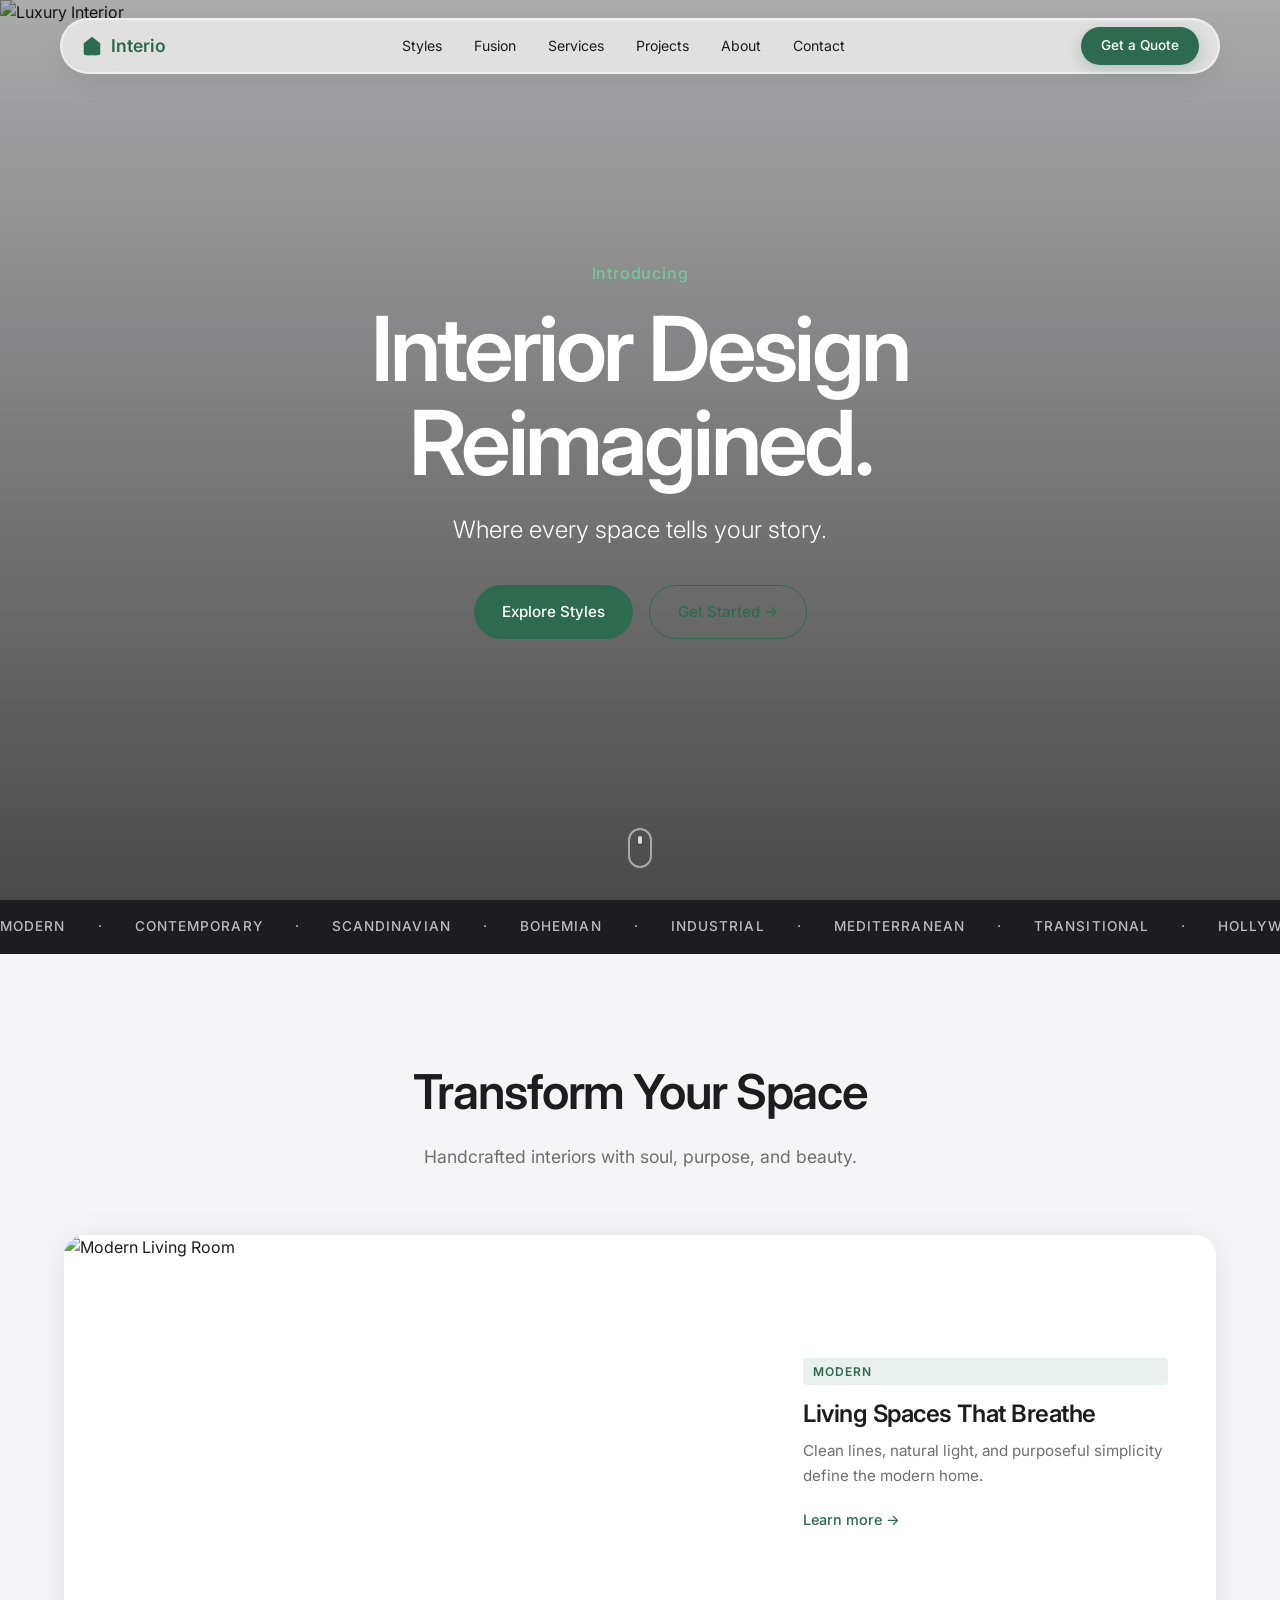
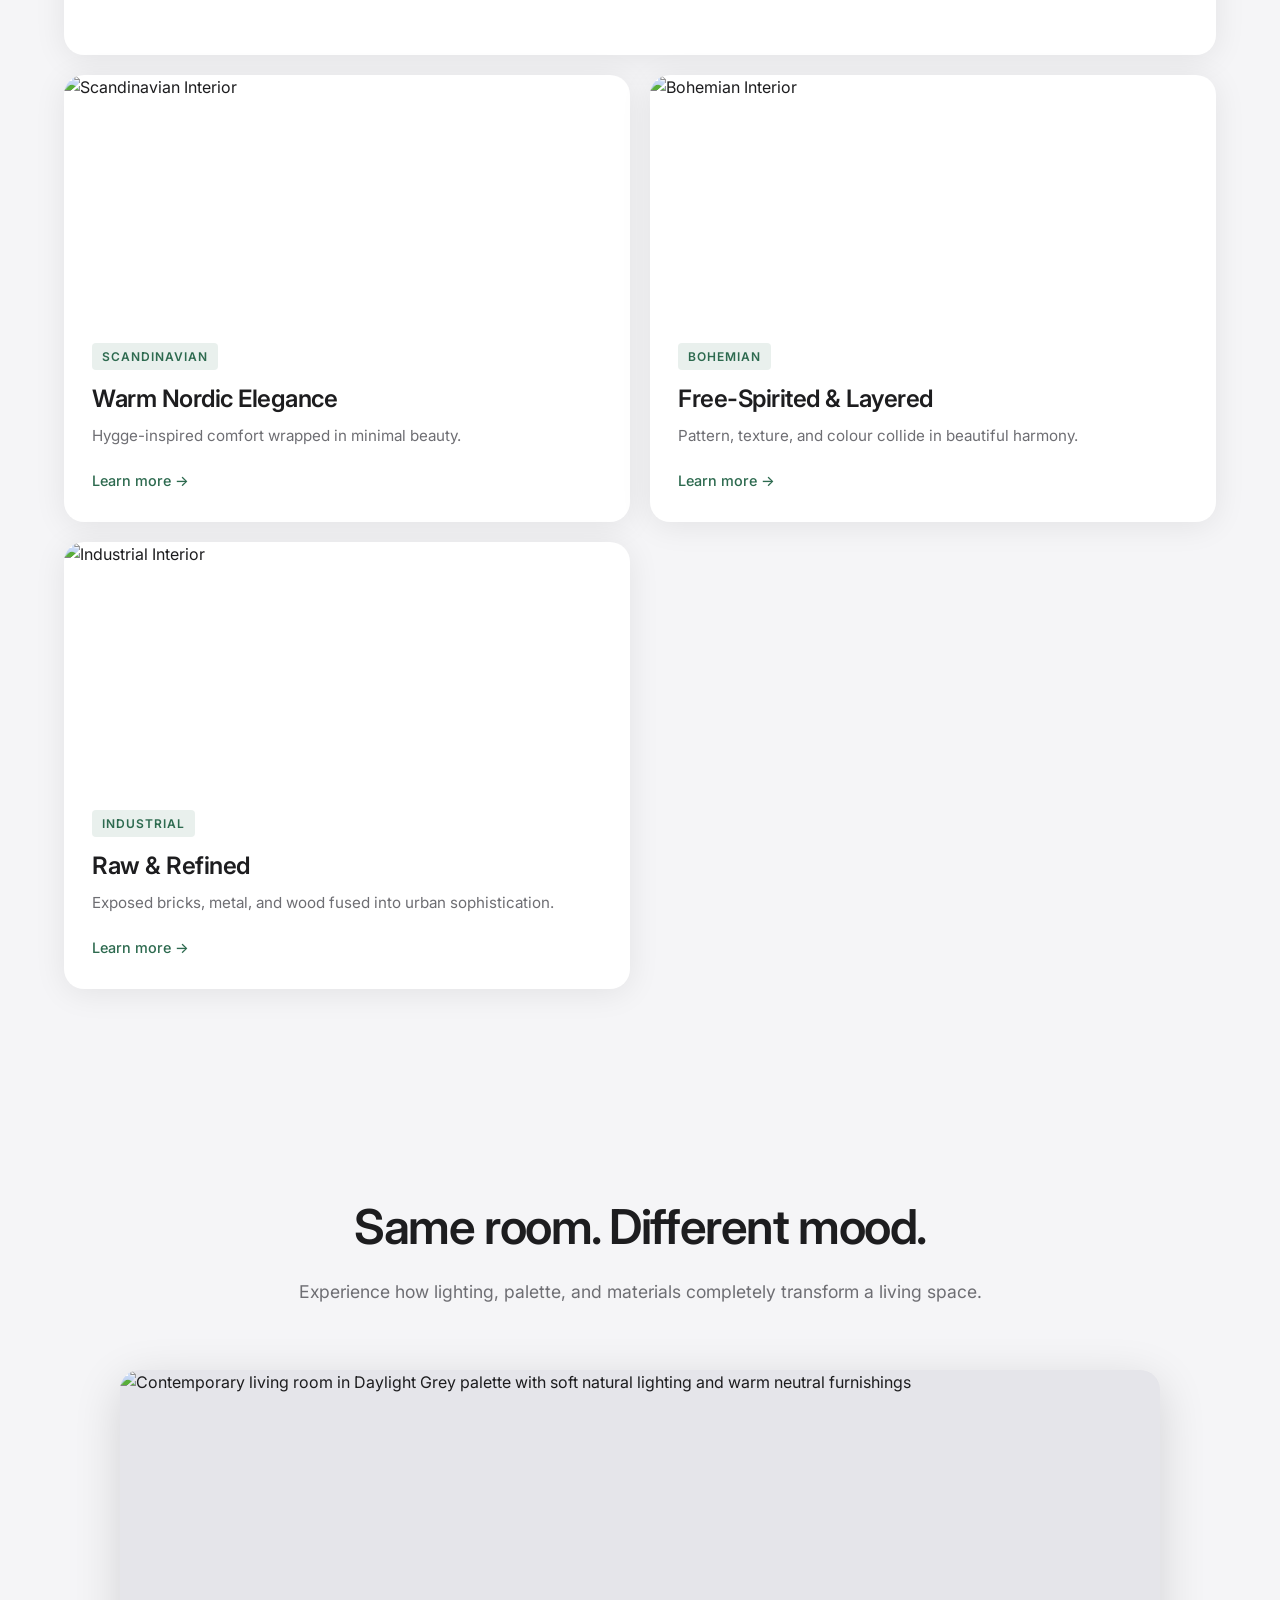
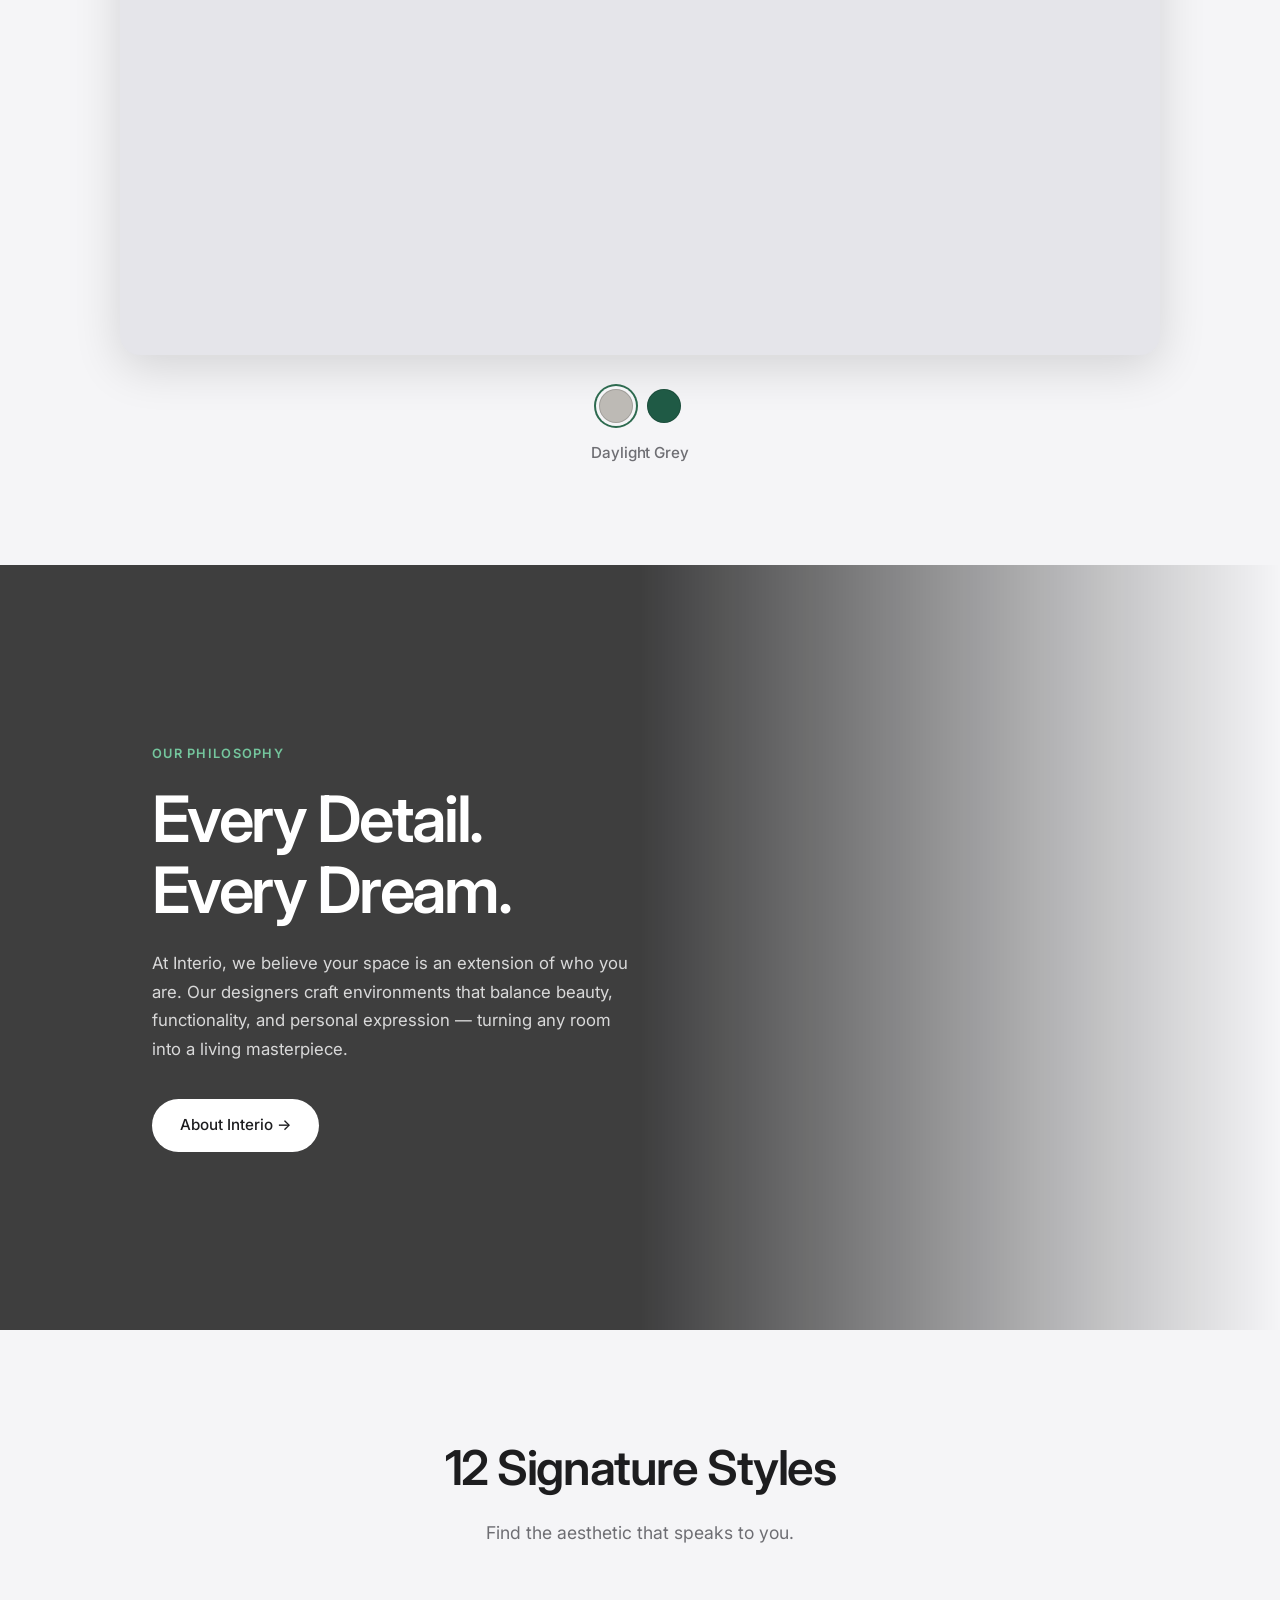
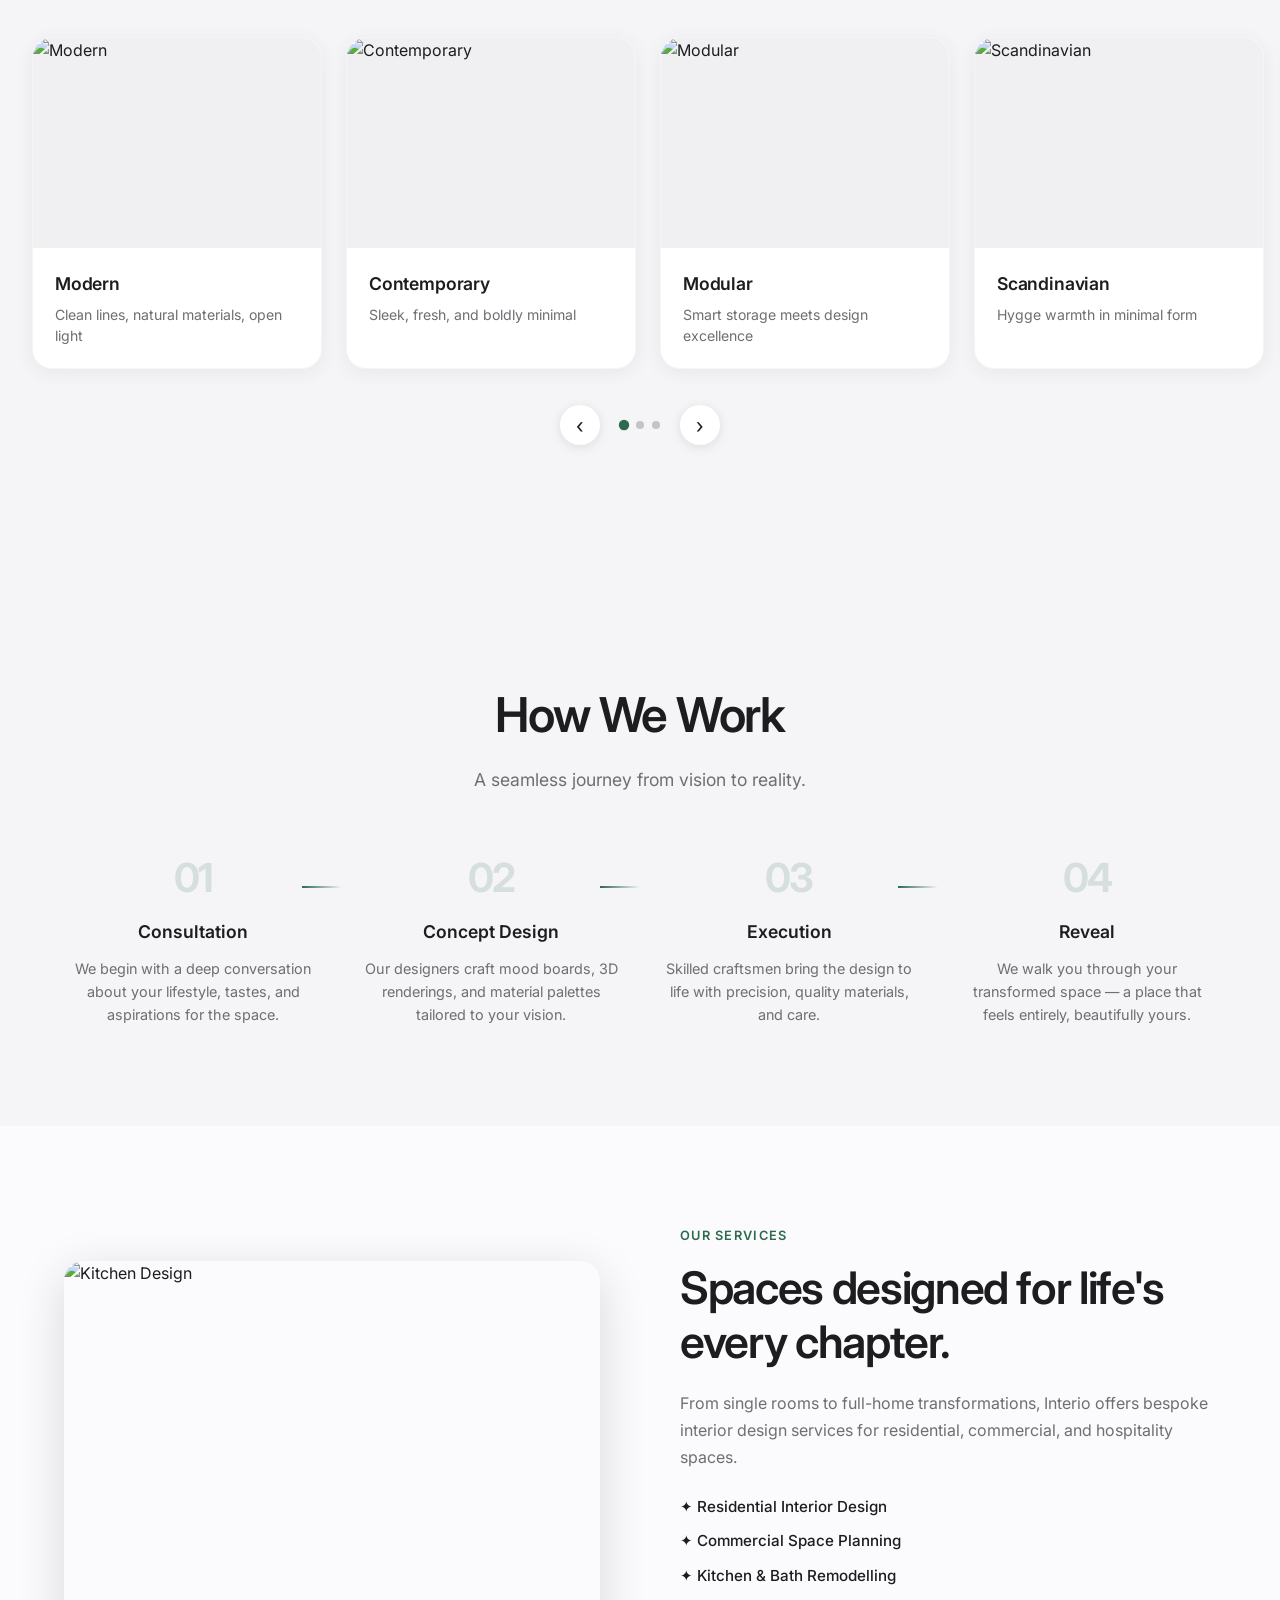
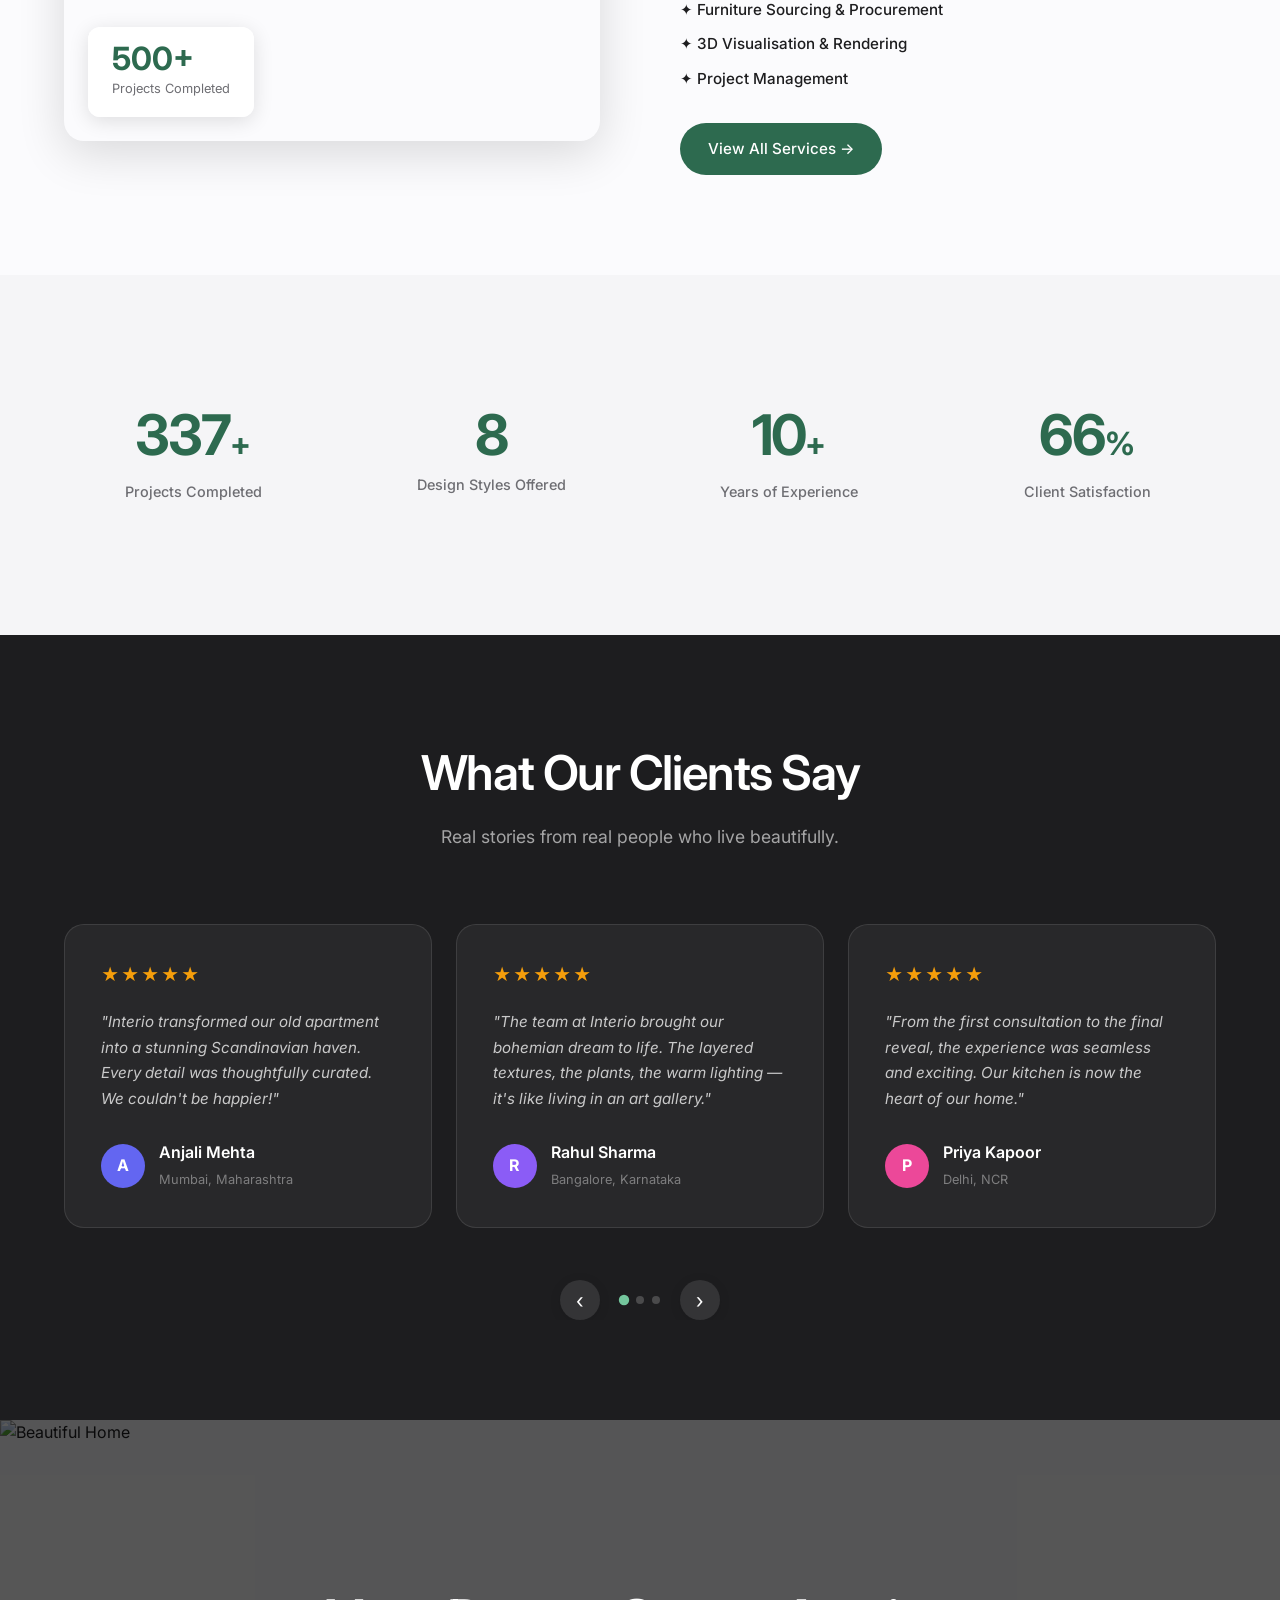
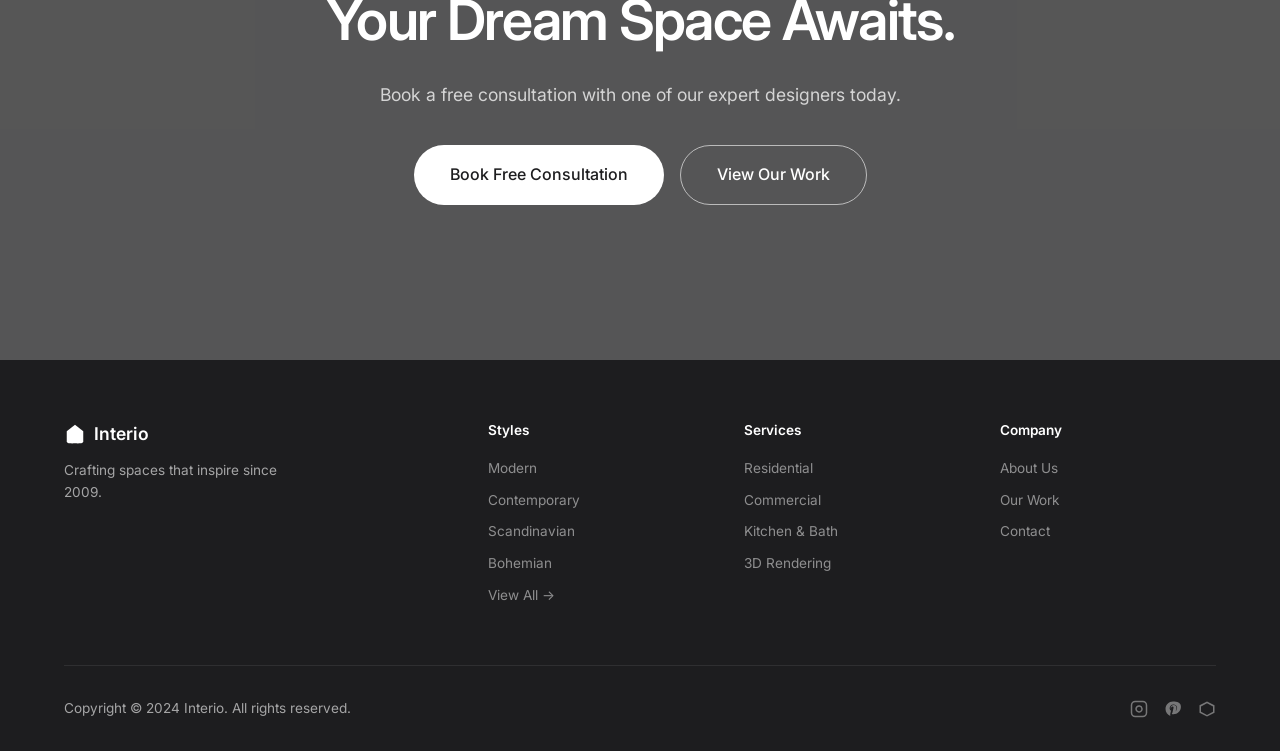
==== index.html @ d73d791d "Add new page" ====
<!DOCTYPE html>
<html lang="en">
<head>
  <meta charset="UTF-8" />
  <meta name="viewport" content="width=device-width, initial-scale=1.0" />
  <title>Interio – Interior Design Reimagined</title>
  <link rel="stylesheet" href="./css/main.css">
  <link rel="preconnect" href="https://fonts.googleapis.com" />
  <link rel="preconnect" href="https://fonts.gstatic.com" crossorigin />
  <link href="https://fonts.googleapis.com/css2?family=Inter:wght@300;400;500;600;700&display=swap" rel="stylesheet" />
</head>
<body>

  <!-- ===== NAVBAR ===== -->
  <nav class="nav" id="mainNav">
    <div class="nav__inner">
      <a href="index.html" class="nav__logo">
        <svg width="22" height="22" viewBox="0 0 24 24" fill="currentColor">
          <path d="M3 9l9-7 9 7v11a2 2 0 01-2 2H5a2 2 0 01-2-2z"/>
          <polyline points="9 22 9 12 15 12 15 22" fill="none" stroke="currentColor" stroke-width="2"/>
        </svg>
        <span>Interio</span>
      </a>
      <ul class="nav__links">
        <li><a href="styles.html">Styles</a></li>
        <li><a href="fusion-styles.html">Fusion</a></li>
        <li><a href="services.html">Services</a></li>
        <li><a href="projects.html">Projects</a></li>
        <li><a href="about.html">About</a></li>
        <li><a href="contact.html">Contact</a></li>
      </ul>
      <div class="nav__actions">
        <a href="contact.html" class="nav__cta">Get a Quote</a>
        <button class="nav__burger" id="navBurger" aria-label="Menu">
          <span></span><span></span><span></span>
        </button>
      </div>
    </div>
    <!-- Mobile menu -->
    <div class="nav__mobile" id="navMobile">
      <ul>
        <li><a href="styles.html">Styles</a></li>
        <li><a href="fusion-styles.html">Fusion Styles</a></li>
        <li><a href="services.html">Services</a></li>
        <li><a href="projects.html">Projects</a></li>
        <li><a href="about.html">About</a></li>
        <li><a href="contact.html">Contact</a></li>
        <li><a href="contact.html" class="mobile-cta">Get a Quote</a></li>
      </ul>
    </div>
  </nav>

  <!-- ===== HERO ===== -->
  <section class="hero">
    <div class="hero__bg">
      <img src="https://images.unsplash.com/photo-1618221195710-dd6b41faaea6?w=1920&q=80" alt="Luxury Interior" class="hero__img" />
      <div class="hero__overlay"></div>
    </div>
    <div class="hero__content">
      <p class="hero__eyebrow reveal-up">Introducing</p>
      <h1 class="hero__title reveal-up delay-1">Interior Design<br/>Reimagined.</h1>
      <p class="hero__subtitle reveal-up delay-2">Where every space tells your story.</p>
      <div class="hero__actions reveal-up delay-3">
        <a href="styles.html" class="btn btn--primary">Explore Styles</a>
        <a href="contact.html" class="btn btn--ghost">Get Started →</a>
      </div>
    </div>
    <div class="hero__scroll-hint">
      <div class="scroll-dot"></div>
    </div>
  </section>

  <!-- ===== MARQUEE STRIP ===== -->
  <div class="marquee-strip">
    <div class="marquee-track">
      <span>Modern</span><span>·</span>
      <span>Contemporary</span><span>·</span>
      <span>Scandinavian</span><span>·</span>
      <span>Bohemian</span><span>·</span>
      <span>Industrial</span><span>·</span>
      <span>Mediterranean</span><span>·</span>
      <span>Transitional</span><span>·</span>
      <span>Hollywood Regency</span><span>·</span>
      <span>Rustic</span><span>·</span>
      <span>Minimalistic</span><span>·</span>
      <span>Farmhouse</span><span>·</span>
      <span>Eclectic</span><span>·</span>
      <span>Modern</span><span>·</span>
      <span>Contemporary</span><span>·</span>
      <span>Scandinavian</span><span>·</span>
      <span>Bohemian</span><span>·</span>
      <span>Industrial</span><span>·</span>
      <span>Mediterranean</span><span>·</span>
    </div>
  </div>

  <!-- ===== FEATURED GRID ===== -->
  <section class="featured section-padding">
    <div class="container">
      <div class="section-header reveal-up">
        <h2>Transform Your Space</h2>
        <p>Handcrafted interiors with soul, purpose, and beauty.</p>
      </div>

      <div class="featured__grid">
        <!-- Card 1 – Large -->
        <div class="featured__card featured__card--large reveal-scale" style="--delay:0s">
          <div class="card__img-wrap">
            <img src="https://images.unsplash.com/photo-1555041469-a586c61ea9bc?w=900&q=80" alt="Modern Living Room" loading="lazy" />
          </div>
          <div class="card__body">
            <span class="card__tag">Modern</span>
            <h3>Living Spaces That Breathe</h3>
            <p>Clean lines, natural light, and purposeful simplicity define the modern home.</p>
            <a href="styles.html#modern" class="card__link">Learn more →</a>
          </div>
        </div>

        <!-- Card 2 -->
        <div class="featured__card reveal-scale" style="--delay:0.1s">
          <div class="card__img-wrap">
            <img src="https://images.unsplash.com/photo-1616486338812-3dadae4b4ace?w=600&q=80" alt="Scandinavian Interior" loading="lazy" />
          </div>
          <div class="card__body">
            <span class="card__tag">Scandinavian</span>
            <h3>Warm Nordic Elegance</h3>
            <p>Hygge-inspired comfort wrapped in minimal beauty.</p>
            <a href="styles.html#scandinavian" class="card__link">Learn more →</a>
          </div>
        </div>

        <!-- Card 3 -->
        <div class="featured__card reveal-scale" style="--delay:0.2s">
          <div class="card__img-wrap">
            <img src="https://images.unsplash.com/photo-1583847268964-b28dc8f51f92?w=600&q=80" alt="Bohemian Interior" loading="lazy" />
          </div>
          <div class="card__body">
            <span class="card__tag">Bohemian</span>
            <h3>Free-Spirited & Layered</h3>
            <p>Pattern, texture, and colour collide in beautiful harmony.</p>
            <a href="styles.html#bohemian" class="card__link">Learn more →</a>
          </div>
        </div>

        <!-- Card 4 -->
        <div class="featured__card reveal-scale" style="--delay:0.3s">
          <div class="card__img-wrap">
            <img src="https://images.unsplash.com/photo-1600585154526-990dced4db0d?w=600&q=80" alt="Industrial Interior" loading="lazy" />
          </div>
          <div class="card__body">
            <span class="card__tag">Industrial</span>
            <h3>Raw & Refined</h3>
            <p>Exposed bricks, metal, and wood fused into urban sophistication.</p>
            <a href="styles.html#industrial" class="card__link">Learn more →</a>
          </div>
        </div>
      </div>
    </div>
  </section>

  <!-- ===== ROOM LOOK SWITCHER ===== -->
  <section class="room-switcher-section section-padding">
    <div class="container">
      <div class="section-header reveal-up">
        <h2>Same room. Different mood.</h2>
        <p>Experience how lighting, palette, and materials completely transform a living space.</p>
      </div>

      <div class="room-switcher reveal-scale">
        <div class="room-stage" id="roomStage"></div>

        <div class="room-controls">
          <div class="room-dots" role="group" aria-label="Room look options" id="roomDots"></div>
          <p class="room-label" id="roomLabel" aria-live="polite"></p>
        </div>
      </div>
    </div>
  </section>

  <!-- ===== FULL-BLEED CINEMATIC SECTION ===== -->
  <section class="cinematic parallax-section">
    <div class="parallax-bg">
      <img src="https://images.unsplash.com/photo-1560448204-603b3fc33ddc?w=1920&q=80" alt="Luxury Interior" loading="lazy" />
    </div>
    <div class="cinematic__content">
      <span class="cinematic__tag reveal-up">Our Philosophy</span>
      <h2 class="cinematic__title reveal-up delay-1">Every Detail.<br/>Every Dream.</h2>
      <p class="cinematic__body reveal-up delay-2">At Interio, we believe your space is an extension of who you are. Our designers craft environments that balance beauty, functionality, and personal expression — turning any room into a living masterpiece.</p>
      <a href="about.html" class="btn btn--white reveal-up delay-3">About Interio →</a>
    </div>
  </section>

  <!-- ===== STYLES CAROUSEL ===== -->
  <section class="styles-section section-padding">
    <div class="container">
      <div class="section-header reveal-up">
        <h2>12 Signature Styles</h2>
        <p>Find the aesthetic that speaks to you.</p>
      </div>
    </div>
    <div class="carousel-wrap">
      <div class="carousel" id="stylesCarousel">
        <div class="carousel__track" id="stylesTrack">

          <div class="style-card">
            <div class="style-card__img">
              <img src="https://images.unsplash.com/photo-1618221195710-dd6b41faaea6?w=500&q=80" alt="Modern" loading="lazy" />
            </div>
            <div class="style-card__info">
              <h4>Modern</h4>
              <p>Clean lines, natural materials, open light</p>
            </div>
          </div>

          <div class="style-card">
            <div class="style-card__img">
              <img src="https://images.unsplash.com/photo-1586023492125-27b2c045efd7?w=500&q=80" alt="Contemporary" loading="lazy" />
            </div>
            <div class="style-card__info">
              <h4>Contemporary</h4>
              <p>Sleek, fresh, and boldly minimal</p>
            </div>
          </div>

          <div class="style-card">
            <div class="style-card__img">
              <img src="https://images.unsplash.com/photo-1555041469-a586c61ea9bc?w=500&q=80" alt="Modular" loading="lazy" />
            </div>
            <div class="style-card__info">
              <h4>Modular</h4>
              <p>Smart storage meets design excellence</p>
            </div>
          </div>

          <div class="style-card">
            <div class="style-card__img">
              <img src="https://images.unsplash.com/photo-1616486338812-3dadae4b4ace?w=500&q=80" alt="Scandinavian" loading="lazy" />
            </div>
            <div class="style-card__info">
              <h4>Scandinavian</h4>
              <p>Hygge warmth in minimal form</p>
            </div>
          </div>

          <div class="style-card">
            <div class="style-card__img">
              <img src="https://images.unsplash.com/photo-1513694203232-719a280e022f?w=600&q=80" alt="Farmhouse" loading="lazy" />
            </div>
            <div class="style-card__info">
              <h4>Farmhouse</h4>
              <p>Rustic warmth with practical beauty</p>
            </div>
          </div>

          <div class="style-card">
            <div class="style-card__img">
              <img src="https://images.unsplash.com/photo-1540518614846-7eded433c457?w=600&q=80" alt="Rustic" loading="lazy" />
            </div>
            <div class="style-card__info">
              <h4>Rustic</h4>
              <p>Natural, raw, aged, beautifully casual</p>
            </div>
          </div>

          <div class="style-card">
            <div class="style-card__img">
              <img src="https://images.unsplash.com/photo-1600585154526-990dced4db0d?w=600&q=80" alt="Industrial" loading="lazy" />
            </div>
            <div class="style-card__info">
              <h4>Industrial</h4>
              <p>Urban grit meets refined character</p>
            </div>
          </div>

          <div class="style-card">
            <div class="style-card__img">
              <img src="https://images.unsplash.com/photo-1600121848594-d8644e57abab?w=600&q=80" alt="Mediterranean" loading="lazy" />
            </div>
            <div class="style-card__info">
              <h4>Mediterranean</h4>
              <p>Warm tones, natural materials, romance</p>
            </div>
          </div>

          <div class="style-card">
            <div class="style-card__img">
              <img src="https://images.unsplash.com/photo-1583847268964-b28dc8f51f92?w=600&q=80" alt="Bohemian" loading="lazy" />
            </div>
            <div class="style-card__info">
              <h4>Bohemian</h4>
              <p>Carefree, layered, vibrant freedom</p>
            </div>
          </div>

          <div class="style-card">
            <div class="style-card__img">
              <img src="https://images.unsplash.com/photo-1616046229478-9901c5536a45?w=600&q=80" alt="Hollywood Regency" loading="lazy" />
            </div>
            <div class="style-card__info">
              <h4>Hollywood Regency</h4>
              <p>Glamour, velvet, and golden opulence</p>
            </div>
          </div>

          <div class="style-card">
            <div class="style-card__img">
              <img src="https://images.unsplash.com/photo-1513519245088-0e12902e5a38?w=600&q=80" alt="Eclectic" loading="lazy" />
            </div>
            <div class="style-card__info">
              <h4>Eclectic</h4>
              <p>Bold mix of eras, textures, and culture</p>
            </div>
          </div>

          <div class="style-card">
            <div class="style-card__img">
              <img src="https://images.unsplash.com/photo-1598928506311-c55ded91a20c?w=600&q=80" alt="Minimalistic" loading="lazy" />
            </div>
            <div class="style-card__info">
              <h4>Minimalistic</h4>
              <p>Less is more — form, light, and calm</p>
            </div>
          </div>

        </div>
      </div>
      <div class="carousel__nav">
        <button class="carousel__btn carousel__btn--prev" id="stylesPrev" aria-label="Previous">‹</button>
        <div class="carousel__dots" id="stylesDots"></div>
        <button class="carousel__btn carousel__btn--next" id="stylesNext" aria-label="Next">›</button>
      </div>
    </div>
  </section>

  <!-- ===== SPLIT FEATURE – PROCESS ===== -->
  <section class="process section-padding">
    <div class="container">
      <div class="section-header reveal-up">
        <h2>How We Work</h2>
        <p>A seamless journey from vision to reality.</p>
      </div>
      <div class="process__steps">
        <div class="process__step reveal-up" style="--delay:0s">
          <div class="process__icon">01</div>
          <h3>Consultation</h3>
          <p>We begin with a deep conversation about your lifestyle, tastes, and aspirations for the space.</p>
        </div>
        <div class="process__step reveal-up" style="--delay:0.15s">
          <div class="process__icon">02</div>
          <h3>Concept Design</h3>
          <p>Our designers craft mood boards, 3D renderings, and material palettes tailored to your vision.</p>
        </div>
        <div class="process__step reveal-up" style="--delay:0.3s">
          <div class="process__icon">03</div>
          <h3>Execution</h3>
          <p>Skilled craftsmen bring the design to life with precision, quality materials, and care.</p>
        </div>
        <div class="process__step reveal-up" style="--delay:0.45s">
          <div class="process__icon">04</div>
          <h3>Reveal</h3>
          <p>We walk you through your transformed space — a place that feels entirely, beautifully yours.</p>
        </div>
      </div>
    </div>
  </section>

  <!-- ===== SPLIT FEATURE – SERVICES ===== -->
  <section class="split-feature section-padding bg-light">
    <div class="container">
      <div class="split-feature__inner">
        <div class="split-feature__media reveal-left">
          <div class="media-stack">
            <img src="https://images.unsplash.com/photo-1556909114-f6e7ad7d3136?w=700&q=80" alt="Kitchen Design" loading="lazy" />
            <div class="media-stack__badge">
              <span class="badge-number">500+</span>
              <span class="badge-label">Projects Completed</span>
            </div>
          </div>
        </div>
        <div class="split-feature__text reveal-right">
          <span class="eyebrow">Our Services</span>
          <h2>Spaces designed for life's every chapter.</h2>
          <p>From single rooms to full-home transformations, Interio offers bespoke interior design services for residential, commercial, and hospitality spaces.</p>
          <ul class="feature-list">
            <li>✦ Residential Interior Design</li>
            <li>✦ Commercial Space Planning</li>
            <li>✦ Kitchen & Bath Remodelling</li>
            <li>✦ Furniture Sourcing & Procurement</li>
            <li>✦ 3D Visualisation & Rendering</li>
            <li>✦ Project Management</li>
          </ul>
          <a href="services.html" class="btn btn--primary mt-6">View All Services →</a>
        </div>
      </div>
    </div>
  </section>

  <!-- ===== STATS ===== -->
  <section class="stats section-padding">
    <div class="container">
      <div class="stats__grid">
        <div class="stat reveal-up" style="--delay:0s">
          <span class="stat__num" data-target="500">0</span><span class="stat__sym">+</span>
          <p>Projects Completed</p>
        </div>
        <div class="stat reveal-up" style="--delay:0.1s">
          <span class="stat__num" data-target="12">0</span>
          <p>Design Styles Offered</p>
        </div>
        <div class="stat reveal-up" style="--delay:0.2s">
          <span class="stat__num" data-target="15">0</span><span class="stat__sym">+</span>
          <p>Years of Experience</p>
        </div>
        <div class="stat reveal-up" style="--delay:0.3s">
          <span class="stat__num" data-target="98">0</span><span class="stat__sym">%</span>
          <p>Client Satisfaction</p>
        </div>
      </div>
    </div>
  </section>

  <!-- ===== TESTIMONIALS ===== -->
  <section class="testimonials section-padding bg-dark">
    <div class="container">
      <div class="section-header reveal-up" style="color:#fff">
        <h2>What Our Clients Say</h2>
        <p style="color:rgba(255,255,255,0.6)">Real stories from real people who live beautifully.</p>
      </div>
      <div class="testimonial-carousel" id="testimonialCarousel">
        <div class="testimonial-track" id="testimonialTrack">
          <div class="testimonial-card">
            <div class="stars">★★★★★</div>
            <p>"Interio transformed our old apartment into a stunning Scandinavian haven. Every detail was thoughtfully curated. We couldn't be happier!"</p>
            <div class="testimonial-author">
              <div class="author-avatar" style="background:#6366f1">A</div>
              <div>
                <strong>Anjali Mehta</strong>
                <span>Mumbai, Maharashtra</span>
              </div>
            </div>
          </div>
          <div class="testimonial-card">
            <div class="stars">★★★★★</div>
            <p>"The team at Interio brought our bohemian dream to life. The layered textures, the plants, the warm lighting — it's like living in an art gallery."</p>
            <div class="testimonial-author">
              <div class="author-avatar" style="background:#8b5cf6">R</div>
              <div>
                <strong>Rahul Sharma</strong>
                <span>Bangalore, Karnataka</span>
              </div>
            </div>
          </div>
          <div class="testimonial-card">
            <div class="stars">★★★★★</div>
            <p>"From the first consultation to the final reveal, the experience was seamless and exciting. Our kitchen is now the heart of our home."</p>
            <div class="testimonial-author">
              <div class="author-avatar" style="background:#ec4899">P</div>
              <div>
                <strong>Priya Kapoor</strong>
                <span>Delhi, NCR</span>
              </div>
            </div>
          </div>
          <div class="testimonial-card">
            <div class="stars">★★★★★</div>
            <p>"Industrial style was something I always admired online but couldn't imagine in my own home. Interio made it real — and it's breathtaking."</p>
            <div class="testimonial-author">
              <div class="author-avatar" style="background:#f59e0b">V</div>
              <div>
                <strong>Vikram Nair</strong>
                <span>Pune, Maharashtra</span>
              </div>
            </div>
          </div>
        </div>
        <div class="carousel__nav">
          <button class="carousel__btn carousel__btn--prev dark" id="testimonialPrev" aria-label="Previous">‹</button>
          <div class="carousel__dots dark" id="testimonialDots"></div>
          <button class="carousel__btn carousel__btn--next dark" id="testimonialNext" aria-label="Next">›</button>
        </div>
      </div>
    </div>
  </section>

  <!-- ===== FULL-BLEED CTA ===== -->
  <section class="cta-banner">
    <div class="cta-banner__bg">
      <img src="https://images.unsplash.com/photo-1600607687920-4e2a09cf159d?w=1920&q=80" alt="Beautiful Home" loading="lazy" />
      <div class="cta-banner__overlay"></div>
    </div>
    <div class="cta-banner__content reveal-up">
      <h2>Your Dream Space Awaits.</h2>
      <p>Book a free consultation with one of our expert designers today.</p>
      <div class="cta-banner__actions">
        <a href="contact.html" class="btn btn--white btn--lg">Book Free Consultation</a>
        <a href="projects.html" class="btn btn--outline-white btn--lg">View Our Work</a>
      </div>
    </div>
  </section>

  <!-- ===== FOOTER ===== -->
  <footer class="footer">
    <div class="container">
      <div class="footer__top">
        <div class="footer__brand">
          <a href="index.html" class="footer__logo">
            <svg width="22" height="22" viewBox="0 0 24 24" fill="currentColor">
              <path d="M3 9l9-7 9 7v11a2 2 0 01-2 2H5a2 2 0 01-2-2z"/>
              <polyline points="9 22 9 12 15 12 15 22" fill="none" stroke="currentColor" stroke-width="2"/>
            </svg>
            Interio
          </a>
          <p>Crafting spaces that inspire since 2009.</p>
        </div>
        <div class="footer__links">
          <div class="footer__col">
            <h5>Styles</h5>
            <a href="styles.html#modern">Modern</a>
            <a href="styles.html#contemporary">Contemporary</a>
            <a href="styles.html#scandinavian">Scandinavian</a>
            <a href="styles.html#bohemian">Bohemian</a>
            <a href="styles.html">View All →</a>
          </div>
          <div class="footer__col">
            <h5>Services</h5>
            <a href="services.html">Residential</a>
            <a href="services.html">Commercial</a>
            <a href="services.html">Kitchen & Bath</a>
            <a href="services.html">3D Rendering</a>
          </div>
          <div class="footer__col">
            <h5>Company</h5>
            <a href="about.html">About Us</a>
            <a href="projects.html">Our Work</a>
            <a href="contact.html">Contact</a>
          </div>
        </div>
      </div>
      <div class="footer__bottom">
        <p>Copyright © 2024 Interio. All rights reserved.</p>
        <div class="footer__social">
          <a href="#" aria-label="Instagram">
            <svg width="18" height="18" fill="currentColor" viewBox="0 0 24 24"><rect x="2" y="2" width="20" height="20" rx="5" ry="5" fill="none" stroke="currentColor" stroke-width="2"/><path d="M16 11.37A4 4 0 1112.63 8 4 4 0 0116 11.37z" fill="none" stroke="currentColor" stroke-width="2"/><line x1="17.5" y1="6.5" x2="17.51" y2="6.5" stroke="currentColor" stroke-width="2"/></svg>
          </a>
          <a href="#" aria-label="Pinterest">
            <svg width="18" height="18" fill="currentColor" viewBox="0 0 24 24"><path d="M12 2C6.48 2 2 6.48 2 12c0 4.24 2.65 7.86 6.39 9.29-.09-.78-.17-1.98.04-2.83.19-.77 1.28-5.43 1.28-5.43s-.33-.65-.33-1.62c0-1.52.88-2.65 1.98-2.65.93 0 1.38.7 1.38 1.54 0 .94-.6 2.34-.91 3.64-.26 1.09.54 1.97 1.6 1.97 1.92 0 3.21-2.47 3.21-5.4 0-2.23-1.52-3.79-3.69-3.79-2.52 0-4 1.89-4 3.84 0 .76.29 1.57.65 2.02a.26.26 0 01.06.25c-.07.28-.22.88-.25 1-.03.16-.11.19-.26.11-.97-.45-1.58-1.86-1.58-3 0-2.44 1.78-5.1 5.13-5.1 2.69 0 4.79 1.92 4.79 4.49 0 3-1.68 5.26-3.99 5.26-.78 0-1.51-.41-1.76-.88l-.48 1.8c-.17.66-.64 1.49-.95 2 .71.22 1.47.34 2.25.34 5.52 0 10-4.48 10-10S17.52 2 12 2z"/></svg>
          </a>
          <a href="#" aria-label="Houzz">
            <svg width="18" height="18" fill="currentColor" viewBox="0 0 24 24"><path d="M12 2L2 7v10l10 5 10-5V7L12 2zm0 2.18L20 8.5v7L12 20 4 15.5v-7L12 4.18z"/></svg>
          </a>
        </div>
      </div>
    </div>
  </footer>

  <script src="js/main.js"></script>
</body>
</html>
---- css/main.css ----
/* ============================================================
   INTERIO – Apple-inspired CSS
   ============================================================ */

/* ---- RESET & BASE ----------------------------------------- */
*, *::before, *::after { box-sizing: border-box; margin: 0; padding: 0; }

:root {
  --clr-bg:        #f5f5f7;
  --clr-bg-dark:   #1d1d1f;
  --clr-bg-light:  #fbfbfd;
  --clr-text:      #1d1d1f;
  --clr-text-sec:  #6e6e73;
  --clr-accent:    #2d6a4f;
  --clr-accent2:   #74c69d;
  --clr-white:     #ffffff;
  --clr-border:    rgba(0,0,0,0.08);

  --ff-base: 'Inter', -apple-system, BlinkMacSystemFont, 'Segoe UI', sans-serif;
  --fw-light: 300;
  --fw-regular: 400;
  --fw-medium: 500;
  --fw-semi: 600;
  --fw-bold: 700;

  --nav-h: 52px;
  --radius: 20px;
  --radius-sm: 12px;
  --shadow: 0 4px 32px rgba(0,0,0,0.08);
  --shadow-hover: 0 12px 48px rgba(0,0,0,0.14);
  --transition: 0.4s cubic-bezier(0.25, 0.46, 0.45, 0.94);
}

html {
  scroll-behavior: smooth;
  font-size: 16px;
  overflow-x: hidden;
}

body {
  font-family: var(--ff-base);
  background: var(--clr-bg);
  color: var(--clr-text);
  line-height: 1.6;
  overflow-x: hidden;
  -webkit-font-smoothing: antialiased;
}

img { display: block; width: 100%; height: 100%; object-fit: cover; }
a { text-decoration: none; color: inherit; }
ul { list-style: none; }
button { cursor: pointer; border: none; background: none; font-family: inherit; }

/* ---- UTILITY ---------------------------------------------- */
.container { max-width: 1200px; margin: 0 auto; padding: 0 24px; }
.section-padding { padding: 100px 0; }
.bg-light { background: var(--clr-bg-light); }
.bg-dark  { background: var(--clr-bg-dark); }
.mt-6 { margin-top: 32px; }

.section-header {
  text-align: center;
  margin-bottom: 64px;
}
.section-header h2 {
  font-size: clamp(2rem, 4vw, 3rem);
  font-weight: var(--fw-semi);
  letter-spacing: -0.03em;
  margin-bottom: 12px;
}
.section-header p {
  font-size: 1.1rem;
  color: var(--clr-text-sec);
}

/* ---- BUTTONS ---------------------------------------------- */
.btn {
  display: inline-flex;
  align-items: center;
  gap: 6px;
  padding: 14px 28px;
  border-radius: 980px;
  font-size: 0.95rem;
  font-weight: var(--fw-medium);
  transition: all 0.3s ease;
  white-space: nowrap;
}
.btn--primary {
  background: var(--clr-accent);
  color: #fff;
}
.btn--primary:hover { background: #235a40; transform: scale(1.03); }
.btn--ghost {
  background: transparent;
  color: var(--clr-accent);
  border: 1.5px solid var(--clr-accent);
}
.btn--ghost:hover { background: var(--clr-accent); color: #fff; }
.btn--white {
  background: #fff;
  color: var(--clr-text);
}
.btn--white:hover { background: #e0e0e5; transform: scale(1.03); }
.btn--outline-white {
  background: transparent;
  color: #fff;
  border: 1.5px solid rgba(255,255,255,0.6);
}
.btn--outline-white:hover { background: rgba(255,255,255,0.1); }
.btn--lg { padding: 16px 36px; font-size: 1rem; }

/* ---- NAVBAR (Floating Glassmorphism) ---------------------- */
.nav {
  position: fixed;
  top: 18px;
  left: 50%;
  transform: translateX(-50%);
  width: calc(100% - 48px);
  max-width: 1160px;
  z-index: 1000;
  height: 56px;
  background: rgba(255, 255, 255, 0.65);
  backdrop-filter: saturate(190%) blur(28px);
  -webkit-backdrop-filter: saturate(190%) blur(28px);
  border: 1px solid rgba(255, 255, 255, 0.45);
  border-radius: 980px;
  box-shadow: 0 10px 30px -4px rgba(0, 0, 0, 0.08), 0 0 1px 1px rgba(255, 255, 255, 0.6) inset;
  transition: all 0.35s cubic-bezier(0.16, 1, 0.3, 1);
}
.nav.scrolled {
  top: 12px;
  background: rgba(255, 255, 255, 0.82);
  border-color: rgba(255, 255, 255, 0.7);
  box-shadow: 0 16px 40px -8px rgba(0, 0, 0, 0.12), 0 0 1px 1px rgba(255, 255, 255, 0.9) inset;
}
.nav__inner {
  width: 100%;
  margin: 0 auto;
  padding: 0 20px;
  height: 100%;
  display: flex;
  align-items: center;
  justify-content: space-between;
}
.nav__logo {
  display: flex;
  align-items: center;
  gap: 8px;
  font-weight: var(--fw-semi);
  font-size: 1.1rem;
  color: var(--clr-accent);
  transition: transform 0.2s;
}
.nav__logo:hover {
  transform: scale(1.02);
}
.nav__logo svg { color: var(--clr-accent); }
.nav__links {
  display: flex;
  align-items: center;
  gap: 4px;
}
.nav__links a {
  padding: 7px 14px;
  font-size: 0.88rem;
  color: var(--clr-text);
  border-radius: 980px;
  transition: color 0.2s, background 0.2s;
}
.nav__links a:hover { color: var(--clr-accent); background: rgba(45,106,79,0.08); }
.nav__actions { display: flex; align-items: center; gap: 12px; }
.nav__cta {
  background: var(--clr-accent);
  color: #fff;
  padding: 8px 20px;
  border-radius: 980px;
  font-size: 0.85rem;
  font-weight: var(--fw-medium);
  box-shadow: 0 4px 14px rgba(45, 106, 79, 0.25);
  transition: background 0.25s, transform 0.25s, box-shadow 0.25s;
}
.nav__cta:hover { background: #235a40; transform: scale(1.03); box-shadow: 0 6px 18px rgba(45, 106, 79, 0.35); }
.nav__burger {
  display: none;
  flex-direction: column;
  gap: 5px;
  padding: 6px;
  width: 36px;
}
.nav__burger span {
  display: block;
  width: 100%;
  height: 2px;
  background: var(--clr-text);
  border-radius: 2px;
  transition: transform 0.3s, opacity 0.3s;
}
.nav__mobile {
  display: none;
  position: fixed;
  top: calc(18px + 56px + 10px);
  left: 50%;
  transform: translateX(-50%) translateY(-10px);
  width: calc(100% - 48px);
  max-width: 1160px;
  background: rgba(255, 255, 255, 0.88);
  backdrop-filter: saturate(190%) blur(28px);
  -webkit-backdrop-filter: saturate(190%) blur(28px);
  padding: 20px;
  border-radius: 24px;
  border: 1px solid rgba(255, 255, 255, 0.6);
  box-shadow: 0 20px 45px rgba(0, 0, 0, 0.12);
  opacity: 0;
  pointer-events: none;
  transition: transform 0.35s cubic-bezier(0.16, 1, 0.3, 1), opacity 0.35s ease;
  z-index: 999;
}
.nav__mobile.open {
  transform: translateX(-50%) translateY(0);
  opacity: 1;
  pointer-events: auto;
  display: block;
}
.nav__mobile ul { display: flex; flex-direction: column; gap: 4px; }
.nav__mobile a {
  display: block;
  padding: 12px 18px;
  font-size: 1rem;
  border-radius: 12px;
  transition: background 0.2s;
}
.nav__mobile a:hover { background: rgba(45,106,79,0.07); }
.mobile-cta {
  background: var(--clr-accent);
  color: #fff !important;
  text-align: center;
  margin-top: 8px;
  border-radius: 980px !important;
}

/* ---- HERO ------------------------------------------------- */
.hero {
  position: relative;
  height: 100vh;
  min-height: 700px;
  display: flex;
  align-items: center;
  justify-content: center;
  overflow: hidden;
}
.hero__bg {
  position: absolute;
  inset: 0;
}
.hero__img {
  width: 100%; height: 100%;
  object-fit: cover;
  transform: scale(1.1);
  animation: heroZoom 12s ease-out forwards;
}
@keyframes heroZoom {
  to { transform: scale(1); }
}
.hero__overlay {
  position: absolute;
  inset: 0;
  background: linear-gradient(
    to bottom,
    rgba(0,0,0,0.3) 0%,
    rgba(0,0,0,0.5) 50%,
    rgba(0,0,0,0.7) 100%
  );
}
.hero__content {
  position: relative;
  z-index: 2;
  text-align: center;
  color: #fff;
  padding: 0 24px;
  max-width: 800px;
}
.hero__eyebrow {
  font-size: 1rem;
  font-weight: var(--fw-medium);
  letter-spacing: 0.05em;
  color: var(--clr-accent2);
  margin-bottom: 16px;
}
.hero__title {
  font-size: clamp(3rem, 7vw, 6rem);
  font-weight: var(--fw-semi);
  line-height: 1.05;
  letter-spacing: -0.04em;
  margin-bottom: 20px;
}
.hero__subtitle {
  font-size: clamp(1.1rem, 2.5vw, 1.5rem);
  font-weight: var(--fw-light);
  opacity: 0.85;
  margin-bottom: 36px;
}
.hero__actions { display: flex; gap: 16px; justify-content: center; flex-wrap: wrap; }
.hero__scroll-hint {
  position: absolute;
  bottom: 32px;
  left: 50%;
  transform: translateX(-50%);
  z-index: 2;
}
.scroll-dot {
  width: 24px; height: 40px;
  border: 2px solid rgba(255,255,255,0.5);
  border-radius: 12px;
  position: relative;
}
.scroll-dot::after {
  content: '';
  position: absolute;
  top: 6px; left: 50%;
  transform: translateX(-50%);
  width: 4px; height: 8px;
  background: rgba(255,255,255,0.8);
  border-radius: 2px;
  animation: scrollBounce 2s infinite;
}
@keyframes scrollBounce {
  0%, 100% { top: 6px; opacity: 1; }
  50% { top: 20px; opacity: 0.3; }
}

/* ---- MARQUEE STRIP ---------------------------------------- */
.marquee-strip {
  background: var(--clr-bg-dark);
  color: rgba(255,255,255,0.7);
  padding: 16px 0;
  overflow: hidden;
  font-size: 0.85rem;
  font-weight: var(--fw-medium);
  letter-spacing: 0.08em;
  text-transform: uppercase;
}
.marquee-track {
  display: flex;
  gap: 32px;
  animation: marquee 30s linear infinite;
  white-space: nowrap;
}
.marquee-track span { flex-shrink: 0; }
@keyframes marquee {
  from { transform: translateX(0); }
  to   { transform: translateX(-50%); }
}

/* ---- FEATURED GRID ---------------------------------------- */
.featured__grid {
  display: grid;
  grid-template-columns: repeat(2, 1fr);
  grid-template-rows: auto auto;
  gap: 20px;
}
.featured__card {
  background: var(--clr-white);
  border-radius: var(--radius);
  overflow: hidden;
  box-shadow: var(--shadow);
  transition: transform var(--transition), box-shadow var(--transition);
  cursor: pointer;
}
.featured__card:hover {
  transform: translateY(-6px);
  box-shadow: var(--shadow-hover);
}
.featured__card--large {
  grid-column: 1 / -1;
  display: grid;
  grid-template-columns: 1.5fr 1fr;
}
.featured__card--large .card__img-wrap {
  height: 420px;
}
.featured__card--large .card__body {
  display: flex;
  flex-direction: column;
  justify-content: center;
  padding: 48px;
}
.card__img-wrap {
  height: 240px;
  overflow: hidden;
}
.card__img-wrap img { transition: transform 0.6s ease; }
.featured__card:hover .card__img-wrap img { transform: scale(1.05); }
.card__body { padding: 28px; }
.card__tag {
  font-size: 0.75rem;
  font-weight: var(--fw-semi);
  letter-spacing: 0.08em;
  text-transform: uppercase;
  color: var(--clr-accent);
  background: rgba(45,106,79,0.1);
  padding: 4px 10px;
  border-radius: 4px;
  display: inline-block;
  margin-bottom: 14px;
}
.card__body h3 {
  font-size: 1.5rem;
  font-weight: var(--fw-semi);
  letter-spacing: -0.02em;
  margin-bottom: 10px;
  line-height: 1.25;
}
.card__body p {
  color: var(--clr-text-sec);
  font-size: 0.95rem;
  margin-bottom: 20px;
}
.card__link {
  color: var(--clr-accent);
  font-size: 0.9rem;
  font-weight: var(--fw-medium);
  transition: gap 0.2s;
  display: inline-flex;
  align-items: center;
  gap: 4px;
}
.card__link:hover { gap: 8px; }

/* ---- CINEMATIC / PARALLAX --------------------------------- */
.cinematic {
  position: relative;
  height: 85vh;
  min-height: 600px;
  display: flex;
  align-items: center;
  overflow: hidden;
}
.parallax-bg {
  position: absolute;
  inset: -15%;
  will-change: transform;
}
.parallax-bg img { height: 130%; width: 100%; object-fit: cover; }
.cinematic::before {
  content: '';
  position: absolute;
  inset: 0;
  background: linear-gradient(to right, rgba(0,0,0,0.75) 50%, transparent);
  z-index: 1;
}
.cinematic__content {
  position: relative;
  z-index: 2;
  max-width: 600px;
  margin-left: 10%;
  color: #fff;
  padding: 0 24px;
}
.cinematic__tag {
  font-size: 0.8rem;
  font-weight: var(--fw-semi);
  letter-spacing: 0.1em;
  text-transform: uppercase;
  color: var(--clr-accent2);
  display: block;
  margin-bottom: 20px;
}
.cinematic__title {
  font-size: clamp(2.5rem, 5vw, 4rem);
  font-weight: var(--fw-semi);
  letter-spacing: -0.04em;
  line-height: 1.1;
  margin-bottom: 24px;
}
.cinematic__body {
  font-size: 1.05rem;
  line-height: 1.7;
  color: rgba(255,255,255,0.8);
  margin-bottom: 36px;
  max-width: 480px;
}

/* ---- STYLES CAROUSEL -------------------------------------- */
.styles-section { padding-bottom: 100px; }
.styles-section .section-header { padding: 0 24px; }
.carousel-wrap {
  position: relative;
  overflow: hidden;
  padding: 10px 0 32px;
}
.carousel { overflow: hidden; width: 100%; }
.carousel__track {
  display: flex;
  gap: 24px;
  padding: 16px 32px;
  transition: transform 0.8s cubic-bezier(0.16, 1, 0.3, 1);
  will-change: transform;
  cursor: grab;
  user-select: none;
  -webkit-user-select: none;
}
.carousel__track:active { cursor: grabbing; }

.style-card {
  flex: 0 0 290px;
  background: var(--clr-white);
  border-radius: var(--radius);
  overflow: hidden;
  box-shadow: 0 4px 20px rgba(0,0,0,0.06);
  border: 1px solid rgba(0,0,0,0.04);
  transition: transform 0.4s cubic-bezier(0.16, 1, 0.3, 1), box-shadow 0.4s ease;
}
.style-card:hover {
  transform: translateY(-8px) scale(1.02);
  box-shadow: 0 16px 36px rgba(0,0,0,0.12);
}
.style-card__img {
  height: 210px;
  overflow: hidden;
  background: #f0f0f2;
}
.style-card__img img {
  width: 100%;
  height: 100%;
  object-fit: cover;
  transition: transform 0.7s cubic-bezier(0.16, 1, 0.3, 1);
}
.style-card:hover .style-card__img img { transform: scale(1.07); }
.style-card__info {
  padding: 22px;
}
.style-card__info h4 {
  font-size: 1.1rem;
  font-weight: var(--fw-semi);
  margin-bottom: 6px;
  letter-spacing: -0.01em;
}
.style-card__info p {
  font-size: 0.88rem;
  color: var(--clr-text-sec);
  line-height: 1.5;
}

.carousel__nav {
  display: flex;
  align-items: center;
  justify-content: center;
  gap: 20px;
  margin-top: 20px;
}
.carousel__btn {
  width: 40px; height: 40px;
  border-radius: 50%;
  background: var(--clr-white);
  box-shadow: 0 2px 12px rgba(0,0,0,0.1);
  font-size: 1.3rem;
  display: flex; align-items: center; justify-content: center;
  transition: background 0.2s, transform 0.2s, box-shadow 0.2s;
  color: var(--clr-text);
}
.carousel__btn:hover {
  background: var(--clr-accent);
  color: #fff;
  transform: scale(1.1);
  box-shadow: 0 4px 16px rgba(45,106,79,0.3);
}
.carousel__btn.dark {
  background: rgba(255,255,255,0.1);
  color: #fff;
}
.carousel__btn.dark:hover { background: var(--clr-accent); }
.carousel__dots {
  display: flex;
  gap: 8px;
  align-items: center;
}
.carousel__dot {
  width: 8px; height: 8px;
  border-radius: 50%;
  background: rgba(0,0,0,0.2);
  transition: background 0.3s, transform 0.3s;
  cursor: pointer;
}
.carousel__dot.active {
  background: var(--clr-accent);
  transform: scale(1.3);
}
.carousel__dots.dark .carousel__dot { background: rgba(255,255,255,0.2); }
.carousel__dots.dark .carousel__dot.active { background: var(--clr-accent2); }

/* ---- PROCESS --------------------------------------------- */
.process__steps {
  display: grid;
  grid-template-columns: repeat(4, 1fr);
  gap: 40px;
}
.process__step {
  text-align: center;
  position: relative;
}
.process__step:not(:last-child)::after {
  content: '';
  position: absolute;
  top: 28px;
  right: -20px;
  width: 40px;
  height: 2px;
  background: linear-gradient(to right, var(--clr-accent), transparent);
}
.process__icon {
  font-size: 2.5rem;
  font-weight: var(--fw-bold);
  color: var(--clr-accent);
  opacity: 0.15;
  margin-bottom: 20px;
  line-height: 1;
  letter-spacing: -0.04em;
}
.process__step h3 {
  font-size: 1.1rem;
  font-weight: var(--fw-semi);
  margin-bottom: 10px;
}
.process__step p {
  font-size: 0.9rem;
  color: var(--clr-text-sec);
  line-height: 1.6;
}

/* ---- SPLIT FEATURE --------------------------------------- */
.split-feature__inner {
  display: grid;
  grid-template-columns: 1fr 1fr;
  gap: 80px;
  align-items: center;
}
.media-stack {
  position: relative;
  border-radius: var(--radius);
  overflow: hidden;
  height: 480px;
  box-shadow: var(--shadow-hover);
}
.media-stack img { height: 100%; object-fit: cover; }
.media-stack__badge {
  position: absolute;
  bottom: 24px; left: 24px;
  background: rgba(255,255,255,0.95);
  backdrop-filter: blur(10px);
  padding: 16px 24px;
  border-radius: var(--radius-sm);
  box-shadow: 0 4px 20px rgba(0,0,0,0.12);
}
.badge-number {
  display: block;
  font-size: 2rem;
  font-weight: var(--fw-bold);
  color: var(--clr-accent);
  line-height: 1;
}
.badge-label {
  font-size: 0.8rem;
  color: var(--clr-text-sec);
}
.eyebrow {
  font-size: 0.8rem;
  font-weight: var(--fw-semi);
  letter-spacing: 0.1em;
  text-transform: uppercase;
  color: var(--clr-accent);
  display: block;
  margin-bottom: 16px;
}
.split-feature__text h2 {
  font-size: clamp(1.8rem, 3.5vw, 2.8rem);
  font-weight: var(--fw-semi);
  letter-spacing: -0.03em;
  line-height: 1.2;
  margin-bottom: 20px;
}
.split-feature__text p {
  font-size: 1rem;
  color: var(--clr-text-sec);
  line-height: 1.7;
  margin-bottom: 24px;
}
.feature-list {
  display: flex;
  flex-direction: column;
  gap: 10px;
}
.feature-list li {
  font-size: 0.95rem;
  color: var(--clr-text);
  font-weight: var(--fw-medium);
}

/* ---- STATS ----------------------------------------------- */
.stats__grid {
  display: grid;
  grid-template-columns: repeat(4, 1fr);
  gap: 40px;
  text-align: center;
}
.stat { padding: 32px; }
.stat__num {
  font-size: 3.5rem;
  font-weight: var(--fw-bold);
  color: var(--clr-accent);
  letter-spacing: -0.04em;
  line-height: 1;
}
.stat__sym {
  font-size: 2rem;
  font-weight: var(--fw-bold);
  color: var(--clr-accent);
}
.stat p {
  font-size: 0.9rem;
  color: var(--clr-text-sec);
  margin-top: 10px;
  font-weight: var(--fw-medium);
}

/* ---- TESTIMONIALS ---------------------------------------- */
.testimonials { }
.testimonial-carousel { overflow: hidden; }
.testimonial-track {
  display: flex;
  gap: 24px;
  transition: transform 0.5s cubic-bezier(0.25, 0.46, 0.45, 0.94);
  padding: 8px 0 32px;
}
.testimonial-card {
  flex: 0 0 calc(33.333% - 16px);
  background: rgba(255,255,255,0.05);
  border: 1px solid rgba(255,255,255,0.1);
  border-radius: var(--radius);
  padding: 36px;
  transition: transform 0.3s, background 0.3s;
}
.testimonial-card:hover {
  transform: translateY(-4px);
  background: rgba(255,255,255,0.08);
}
.stars {
  color: #f59e0b;
  font-size: 1.1rem;
  margin-bottom: 20px;
  letter-spacing: 2px;
}
.testimonial-card p {
  color: rgba(255,255,255,0.75);
  font-size: 0.95rem;
  line-height: 1.7;
  margin-bottom: 28px;
  font-style: italic;
}
.testimonial-author {
  display: flex;
  align-items: center;
  gap: 14px;
}
.author-avatar {
  width: 44px; height: 44px;
  border-radius: 50%;
  display: flex; align-items: center; justify-content: center;
  font-weight: var(--fw-bold);
  color: #fff;
  font-size: 1rem;
  flex-shrink: 0;
}
.testimonial-author strong {
  display: block;
  color: #fff;
  font-weight: var(--fw-semi);
}
.testimonial-author span {
  font-size: 0.8rem;
  color: rgba(255,255,255,0.4);
}

/* ---- CTA BANNER ------------------------------------------ */
.cta-banner {
  position: relative;
  height: 60vh;
  min-height: 500px;
  display: flex;
  align-items: center;
  justify-content: center;
  overflow: hidden;
}
.cta-banner__bg {
  position: absolute;
  inset: 0;
}
.cta-banner__bg img { width: 100%; height: 100%; object-fit: cover; }
.cta-banner__overlay {
  position: absolute;
  inset: 0;
  background: rgba(0,0,0,0.65);
}
.cta-banner__content {
  position: relative;
  z-index: 2;
  text-align: center;
  color: #fff;
  padding: 0 24px;
}
.cta-banner__content h2 {
  font-size: clamp(2rem, 5vw, 3.5rem);
  font-weight: var(--fw-semi);
  letter-spacing: -0.03em;
  margin-bottom: 16px;
}
.cta-banner__content p {
  font-size: 1.1rem;
  opacity: 0.75;
  margin-bottom: 36px;
}
.cta-banner__actions { display: flex; gap: 16px; justify-content: center; flex-wrap: wrap; }

/* ---- FOOTER ---------------------------------------------- */
.footer {
  background: var(--clr-bg-dark);
  color: rgba(255,255,255,0.6);
  padding: 60px 0 32px;
  font-size: 0.85rem;
}
.footer__top {
  display: grid;
  grid-template-columns: 1fr 2fr;
  gap: 60px;
  padding-bottom: 48px;
  border-bottom: 1px solid rgba(255,255,255,0.08);
  margin-bottom: 32px;
}
.footer__logo {
  display: flex;
  align-items: center;
  gap: 8px;
  font-weight: var(--fw-semi);
  font-size: 1.1rem;
  color: #fff;
  margin-bottom: 12px;
}
.footer__brand p { line-height: 1.6; max-width: 240px; }
.footer__links {
  display: grid;
  grid-template-columns: repeat(3, 1fr);
  gap: 40px;
}
.footer__col h5 {
  color: #fff;
  font-weight: var(--fw-semi);
  margin-bottom: 16px;
  font-size: 0.85rem;
}
.footer__col a {
  display: block;
  color: rgba(255,255,255,0.5);
  margin-bottom: 10px;
  font-size: 0.85rem;
  transition: color 0.2s;
}
.footer__col a:hover { color: #fff; }
.footer__bottom {
  display: flex;
  align-items: center;
  justify-content: space-between;
  flex-wrap: wrap;
  gap: 16px;
}
.footer__social {
  display: flex;
  gap: 16px;
}
.footer__social a {
  color: rgba(255,255,255,0.4);
  transition: color 0.2s, transform 0.2s;
  display: flex;
}
.footer__social a:hover { color: #fff; transform: translateY(-2px); }

/* ---- SCROLL ANIMATIONS ----------------------------------- */
.reveal-up, .reveal-left, .reveal-right, .reveal-scale {
  opacity: 0;
  transition: opacity 0.8s ease, transform 0.8s cubic-bezier(0.25, 0.46, 0.45, 0.94);
}
.reveal-up    { transform: translateY(40px); }
.reveal-left  { transform: translateX(-50px); }
.reveal-right { transform: translateX(50px); }
.reveal-scale { transform: scale(0.95) translateY(30px); }

.delay-1 { transition-delay: 0.1s; }
.delay-2 { transition-delay: 0.2s; }
.delay-3 { transition-delay: 0.35s; }

[style*="--delay"] { transition-delay: var(--delay, 0s); }

.revealed {
  opacity: 1 !important;
  transform: none !important;
}

/* ============================================================
   STYLES PAGE
   ============================================================ */
.page-hero {
  padding-top: calc(var(--nav-h) + 80px);
  padding-bottom: 80px;
  text-align: center;
  background: linear-gradient(135deg, #f0f7f4 0%, #e8f5ee 100%);
}
.page-hero h1 {
  font-size: clamp(2.5rem, 6vw, 4.5rem);
  font-weight: var(--fw-semi);
  letter-spacing: -0.04em;
  margin-bottom: 16px;
}
.page-hero p {
  font-size: 1.1rem;
  color: var(--clr-text-sec);
  max-width: 540px;
  margin: 0 auto;
}

/* Filter tabs */
.filter-tabs {
  display: flex;
  gap: 10px;
  justify-content: center;
  flex-wrap: wrap;
  padding: 48px 24px 0;
}
.filter-tab {
  padding: 8px 20px;
  border-radius: 980px;
  font-size: 0.85rem;
  font-weight: var(--fw-medium);
  background: var(--clr-white);
  color: var(--clr-text);
  border: 1.5px solid var(--clr-border);
  transition: all 0.25s;
  cursor: pointer;
}
.filter-tab:hover, .filter-tab.active {
  background: var(--clr-accent);
  color: #fff;
  border-color: transparent;
}

/* Styles grid */
.styles-grid {
  display: grid;
  grid-template-columns: repeat(3, 1fr);
  gap: 24px;
  margin-top: 48px;
}
.style-detail-card {
  background: var(--clr-white);
  border-radius: var(--radius);
  overflow: hidden;
  box-shadow: var(--shadow);
  transition: transform var(--transition), box-shadow var(--transition);
  cursor: pointer;
}
.style-detail-card:hover {
  transform: translateY(-8px);
  box-shadow: var(--shadow-hover);
}
.style-detail-card__img {
  height: 260px;
  overflow: hidden;
}
.style-detail-card__img img { transition: transform 0.6s ease; }
.style-detail-card:hover .style-detail-card__img img { transform: scale(1.06); }
.style-detail-card__body { padding: 28px; }
.style-detail-card__body h3 {
  font-size: 1.2rem;
  font-weight: var(--fw-semi);
  margin-bottom: 10px;
}
.style-detail-card__body p {
  font-size: 0.9rem;
  color: var(--clr-text-sec);
  line-height: 1.65;
  margin-bottom: 20px;
}
.style-features {
  display: flex;
  flex-wrap: wrap;
  gap: 8px;
  margin-bottom: 20px;
}
.style-feature-tag {
  font-size: 0.75rem;
  padding: 4px 10px;
  background: var(--clr-bg);
  border-radius: 4px;
  color: var(--clr-text-sec);
}
.read-more-btn {
  display: inline-flex;
  align-items: center;
  gap: 6px;
  font-size: 0.85rem;
  font-weight: var(--fw-medium);
  color: var(--clr-accent);
  transition: gap 0.2s;
}
.read-more-btn:hover { gap: 10px; }

/* ============================================================
   SERVICES PAGE
   ============================================================ */
.services-grid {
  display: grid;
  grid-template-columns: repeat(3, 1fr);
  gap: 24px;
  margin-top: 48px;
}
.service-card {
  background: var(--clr-white);
  border-radius: var(--radius);
  overflow: hidden;
  box-shadow: var(--shadow);
  transition: transform var(--transition), box-shadow var(--transition);
}
.service-card:hover {
  transform: translateY(-6px);
  box-shadow: var(--shadow-hover);
}
.service-card__img { height: 220px; overflow: hidden; }
.service-card__img img { transition: transform 0.5s; }
.service-card:hover .service-card__img img { transform: scale(1.05); }
.service-card__body { padding: 28px; }
.service-icon {
  width: 48px; height: 48px;
  background: rgba(45,106,79,0.1);
  border-radius: 12px;
  display: flex; align-items: center; justify-content: center;
  margin-bottom: 16px;
  font-size: 1.3rem;
}
.service-card__body h3 {
  font-size: 1.1rem;
  font-weight: var(--fw-semi);
  margin-bottom: 10px;
}
.service-card__body p {
  font-size: 0.9rem;
  color: var(--clr-text-sec);
  line-height: 1.65;
  margin-bottom: 20px;
}

/* ============================================================
   PROJECTS PAGE
   ============================================================ */
.projects-masonry {
  columns: 3;
  column-gap: 24px;
  margin-top: 48px;
}
.project-item {
  break-inside: avoid;
  margin-bottom: 24px;
  border-radius: var(--radius);
  overflow: hidden;
  position: relative;
  cursor: pointer;
  box-shadow: var(--shadow);
}
.project-item img {
  width: 100%;
  display: block;
  transition: transform 0.5s ease;
}
.project-item:hover img { transform: scale(1.04); }
.project-overlay {
  position: absolute;
  inset: 0;
  background: linear-gradient(to top, rgba(0,0,0,0.75) 0%, transparent 60%);
  opacity: 0;
  transition: opacity 0.4s;
  display: flex;
  align-items: flex-end;
  padding: 24px;
}
.project-item:hover .project-overlay { opacity: 1; }
.project-overlay-text h4 { color: #fff; font-weight: var(--fw-semi); margin-bottom: 4px; }
.project-overlay-text span { color: rgba(255,255,255,0.65); font-size: 0.85rem; }

/* ============================================================
   ABOUT PAGE
   ============================================================ */
.about-hero-split {
  display: grid;
  grid-template-columns: 1fr 1fr;
  gap: 80px;
  align-items: center;
  padding-top: calc(var(--nav-h) + 80px);
  padding-bottom: 80px;
}
.about-hero-split h1 {
  font-size: clamp(2.5rem, 5vw, 4rem);
  font-weight: var(--fw-semi);
  letter-spacing: -0.04em;
  margin-bottom: 24px;
  line-height: 1.1;
}
.about-hero-split p {
  font-size: 1.05rem;
  color: var(--clr-text-sec);
  line-height: 1.75;
  margin-bottom: 20px;
}
.about-img {
  border-radius: var(--radius);
  overflow: hidden;
  height: 540px;
  box-shadow: var(--shadow-hover);
}
.team-grid {
  display: grid;
  grid-template-columns: repeat(4, 1fr);
  gap: 24px;
  margin-top: 48px;
}
.team-card {
  text-align: center;
  background: var(--clr-white);
  border-radius: var(--radius);
  padding: 28px 20px;
  box-shadow: var(--shadow);
  transition: transform var(--transition);
}
.team-card:hover { transform: translateY(-6px); }
.team-avatar {
  width: 80px; height: 80px;
  border-radius: 50%;
  overflow: hidden;
  margin: 0 auto 16px;
  box-shadow: 0 4px 20px rgba(0,0,0,0.12);
}
.team-card h4 {
  font-weight: var(--fw-semi);
  margin-bottom: 4px;
}
.team-card span {
  font-size: 0.85rem;
  color: var(--clr-accent);
  font-weight: var(--fw-medium);
}

/* ============================================================
   CONTACT PAGE
   ============================================================ */
.contact-layout {
  display: grid;
  grid-template-columns: 1fr 1fr;
  gap: 80px;
  padding-top: calc(var(--nav-h) + 80px);
  padding-bottom: 80px;
  align-items: start;
}
.contact-info h1 {
  font-size: clamp(2rem, 4vw, 3.5rem);
  font-weight: var(--fw-semi);
  letter-spacing: -0.04em;
  margin-bottom: 20px;
}
.contact-info p {
  color: var(--clr-text-sec);
  font-size: 1rem;
  line-height: 1.7;
  margin-bottom: 36px;
}
.contact-details { display: flex; flex-direction: column; gap: 20px; }
.contact-detail {
  display: flex;
  gap: 16px;
  align-items: flex-start;
}
.contact-detail-icon {
  width: 44px; height: 44px;
  background: rgba(45,106,79,0.1);
  border-radius: 10px;
  display: flex; align-items: center; justify-content: center;
  flex-shrink: 0;
  font-size: 1.1rem;
}
.contact-detail-text strong { display: block; font-weight: var(--fw-semi); margin-bottom: 2px; }
.contact-detail-text span { font-size: 0.9rem; color: var(--clr-text-sec); }

/* Form */
.contact-form {
  background: var(--clr-white);
  border-radius: var(--radius);
  padding: 48px;
  box-shadow: var(--shadow);
}
.contact-form h3 {
  font-size: 1.4rem;
  font-weight: var(--fw-semi);
  margin-bottom: 32px;
  letter-spacing: -0.02em;
}
.form-group { margin-bottom: 20px; }
.form-group label {
  display: block;
  font-size: 0.85rem;
  font-weight: var(--fw-medium);
  color: var(--clr-text);
  margin-bottom: 8px;
}
.form-control {
  width: 100%;
  padding: 14px 18px;
  border: 1.5px solid var(--clr-border);
  border-radius: var(--radius-sm);
  font-family: var(--ff-base);
  font-size: 0.95rem;
  color: var(--clr-text);
  background: var(--clr-bg);
  transition: border-color 0.2s, box-shadow 0.2s;
  outline: none;
  appearance: none;
}
.form-control:focus {
  border-color: var(--clr-accent);
  box-shadow: 0 0 0 4px rgba(45,106,79,0.1);
  background: #fff;
}
textarea.form-control { resize: vertical; min-height: 130px; }
.form-row { display: grid; grid-template-columns: 1fr 1fr; gap: 16px; }
.form-submit {
  width: 100%;
  padding: 16px;
  background: var(--clr-accent);
  color: #fff;
  border-radius: 980px;
  font-size: 1rem;
  font-weight: var(--fw-medium);
  font-family: var(--ff-base);
  cursor: pointer;
  transition: background 0.25s, transform 0.25s;
  margin-top: 8px;
}
.form-submit:hover { background: #235a40; transform: scale(1.02); }

/* ---- ROOM LOOK SWITCHER ----------------------------------- */
.room-switcher-section {
  position: relative;
}

.room-switcher {
  max-width: 1040px;
  margin: 0 auto;
}

.room-stage {
  position: relative;
  width: 100%;
  aspect-ratio: 16 / 9;
  border-radius: var(--radius);
  overflow: hidden;
  background: #e5e5ea;
  box-shadow: var(--shadow-hover);
}

.room-layer {
  position: absolute;
  inset: 0;
  opacity: 0;
  z-index: 0;
  transition: opacity 0.7s ease;
  pointer-events: none;
}

.room-layer img {
  display: block;
  width: 100%;
  height: 100%;
  object-fit: cover;
}

/* Steady state for current active look */
.room-layer.is-active {
  opacity: 1;
  z-index: 1;
}

/* Outgoing look stays fully opaque underneath at z-index 1 */
.room-layer.is-outgoing {
  opacity: 1;
  z-index: 1;
  transition: none;
}

/* Incoming look initial state before transition */
.room-layer.is-incoming-start {
  opacity: 0;
  z-index: 2;
  transition: none;
}

/* Incoming look transitions to 1 on top */
.room-layer.is-incoming {
  opacity: 1;
  z-index: 2;
  transition: opacity 0.7s ease;
}

.room-controls {
  display: flex;
  flex-direction: column;
  align-items: center;
  justify-content: center;
  margin-top: 28px;
  gap: 12px;
}

.room-dots {
  display: inline-flex;
  align-items: center;
  justify-content: center;
  gap: 14px;
  padding: 6px;
}

.room-dot {
  position: relative;
  width: 34px;
  height: 34px;
  border-radius: 50%;
  border: none;
  cursor: pointer;
  padding: 0;
  box-shadow: inset 0 0 0 1px rgba(0, 0, 0, 0.15);
  transition: transform 0.2s cubic-bezier(0.16, 1, 0.3, 1), box-shadow 0.2s ease;
  outline: none;
  -webkit-tap-highlight-color: transparent;
}

.room-dot:hover {
  transform: scale(1.08);
}

.room-dot[aria-pressed="true"] {
  box-shadow: 0 0 0 3px var(--clr-bg), 0 0 0 5px var(--clr-accent), inset 0 0 0 1px rgba(0, 0, 0, 0.15);
}

.room-dot:focus-visible {
  outline: 2px solid #0071e3;
  outline-offset: 6px;
}

.room-label {
  font-size: 0.95rem;
  font-weight: var(--fw-medium);
  color: var(--clr-text-sec);
  letter-spacing: -0.01em;
  text-align: center;
  margin: 0;
}

@media (prefers-reduced-motion: reduce) {
  .room-layer,
  .room-layer.is-incoming {
    transition: none !important;
  }
}

/* ============================================================
   RESPONSIVE
   ============================================================ */
@media (max-width: 1024px) {
  .featured__card--large { grid-template-columns: 1fr; }
  .featured__card--large .card__img-wrap { height: 320px; }
  .featured__card--large .card__body { padding: 32px; }
  .process__steps { grid-template-columns: repeat(2, 1fr); }
  .process__step::after { display: none; }
  .split-feature__inner { grid-template-columns: 1fr; gap: 48px; }
  .stats__grid { grid-template-columns: repeat(2, 1fr); }
  .team-grid { grid-template-columns: repeat(2, 1fr); }
  .styles-grid { grid-template-columns: repeat(2, 1fr); }
  .services-grid { grid-template-columns: repeat(2, 1fr); }
  .projects-masonry { columns: 2; }
  .footer__top { grid-template-columns: 1fr; gap: 40px; }
}

@media (max-width: 768px) {
  .nav {
    top: 12px;
    width: calc(100% - 24px);
    height: 52px;
    padding: 0 4px;
  }
  .nav__mobile {
    top: calc(12px + 52px + 8px);
    width: calc(100% - 24px);
    border-radius: 20px;
  }
  .nav__links { display: none; }
  .nav__cta { display: none; }
  .nav__burger { display: flex; }
  .featured__grid { grid-template-columns: 1fr; }
  .featured__card--large { grid-template-columns: 1fr; }
  .cinematic__content { margin-left: 24px; }
  .testimonial-card { flex: 0 0 85vw; }
  .about-hero-split { grid-template-columns: 1fr; padding-top: calc(var(--nav-h) + 48px); }
  .contact-layout { grid-template-columns: 1fr; padding-top: calc(var(--nav-h) + 48px); }
  .contact-form { padding: 32px 24px; }
  .form-row { grid-template-columns: 1fr; }
  .footer__links { grid-template-columns: 1fr 1fr; }
  .stats__grid { grid-template-columns: repeat(2, 1fr); }
}

@media (max-width: 480px) {
  .section-padding { padding: 64px 0; }
  .hero__title { font-size: 2.8rem; }
  .process__steps { grid-template-columns: 1fr; }
  .styles-grid, .services-grid { grid-template-columns: 1fr; }
  .projects-masonry { columns: 1; }
  .team-grid { grid-template-columns: repeat(2, 1fr); }
  .footer__links { grid-template-columns: 1fr; }
  .footer__bottom { flex-direction: column; align-items: flex-start; }
}
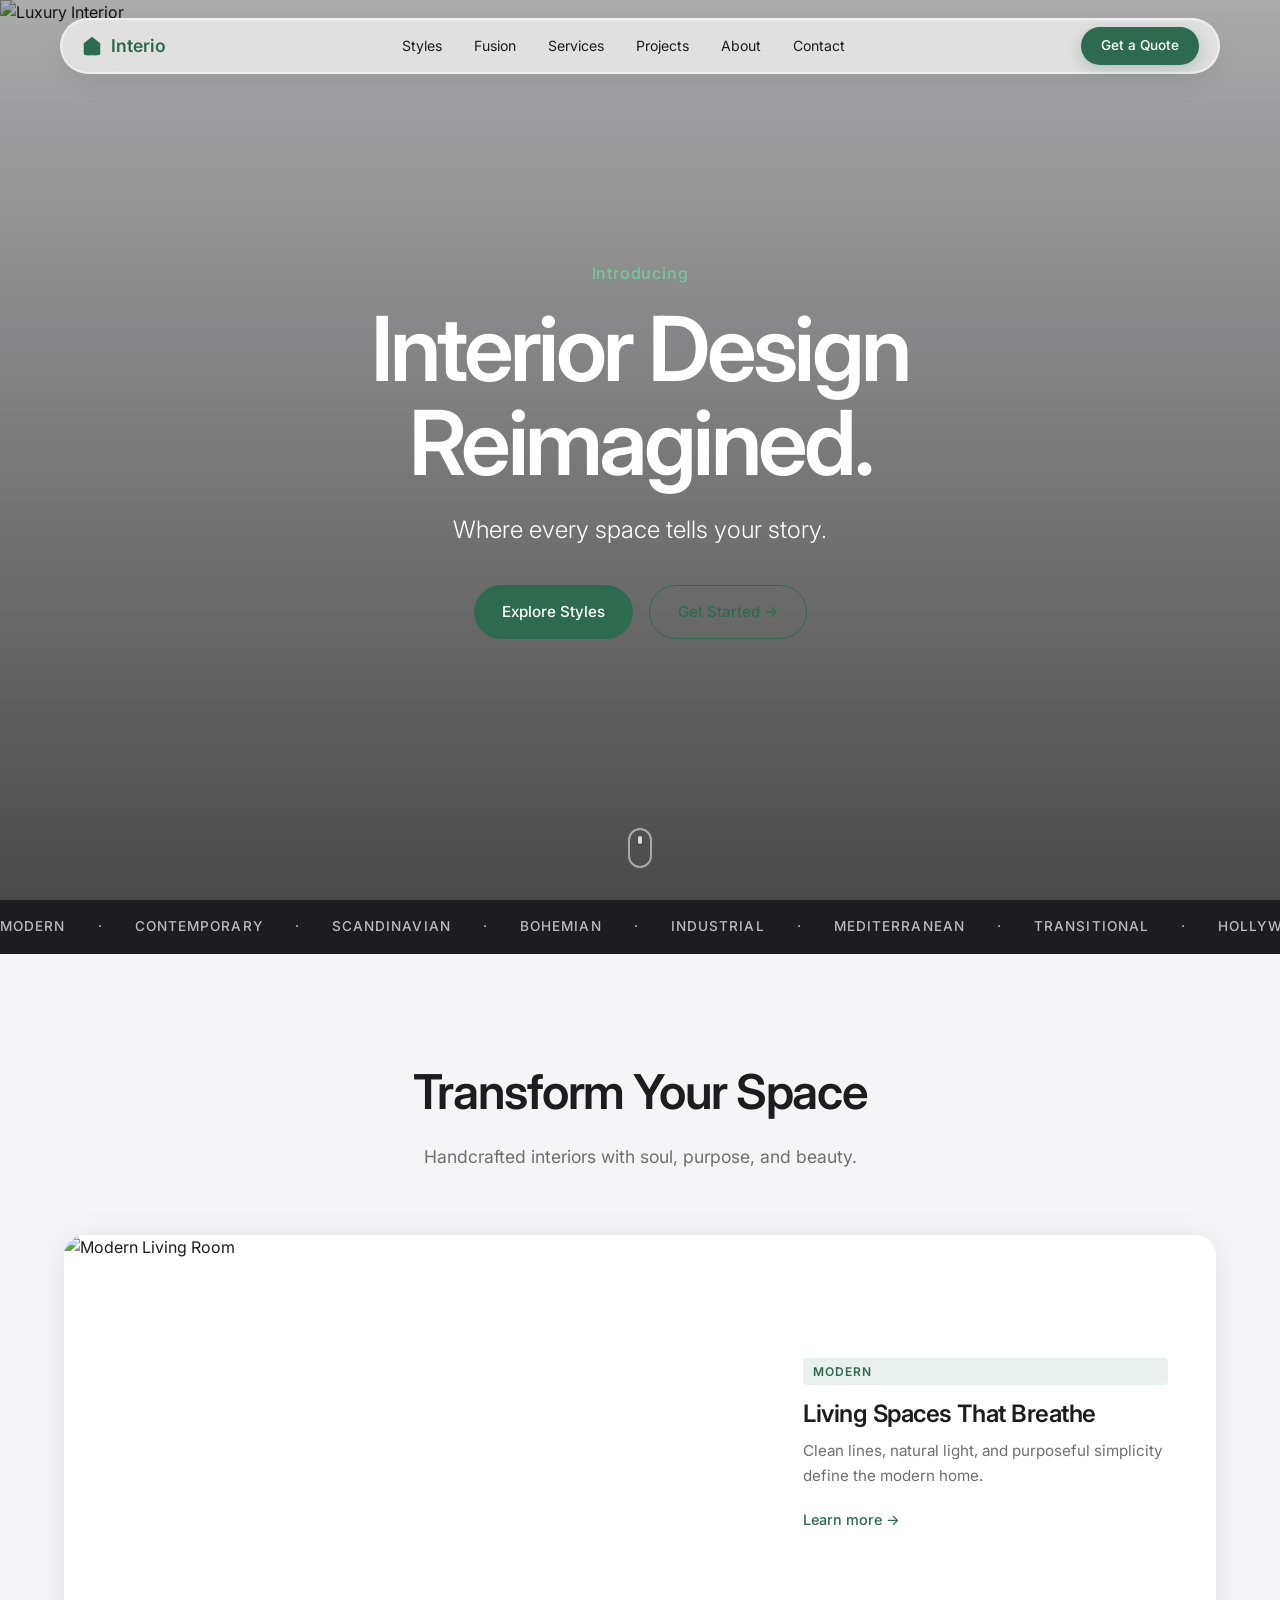
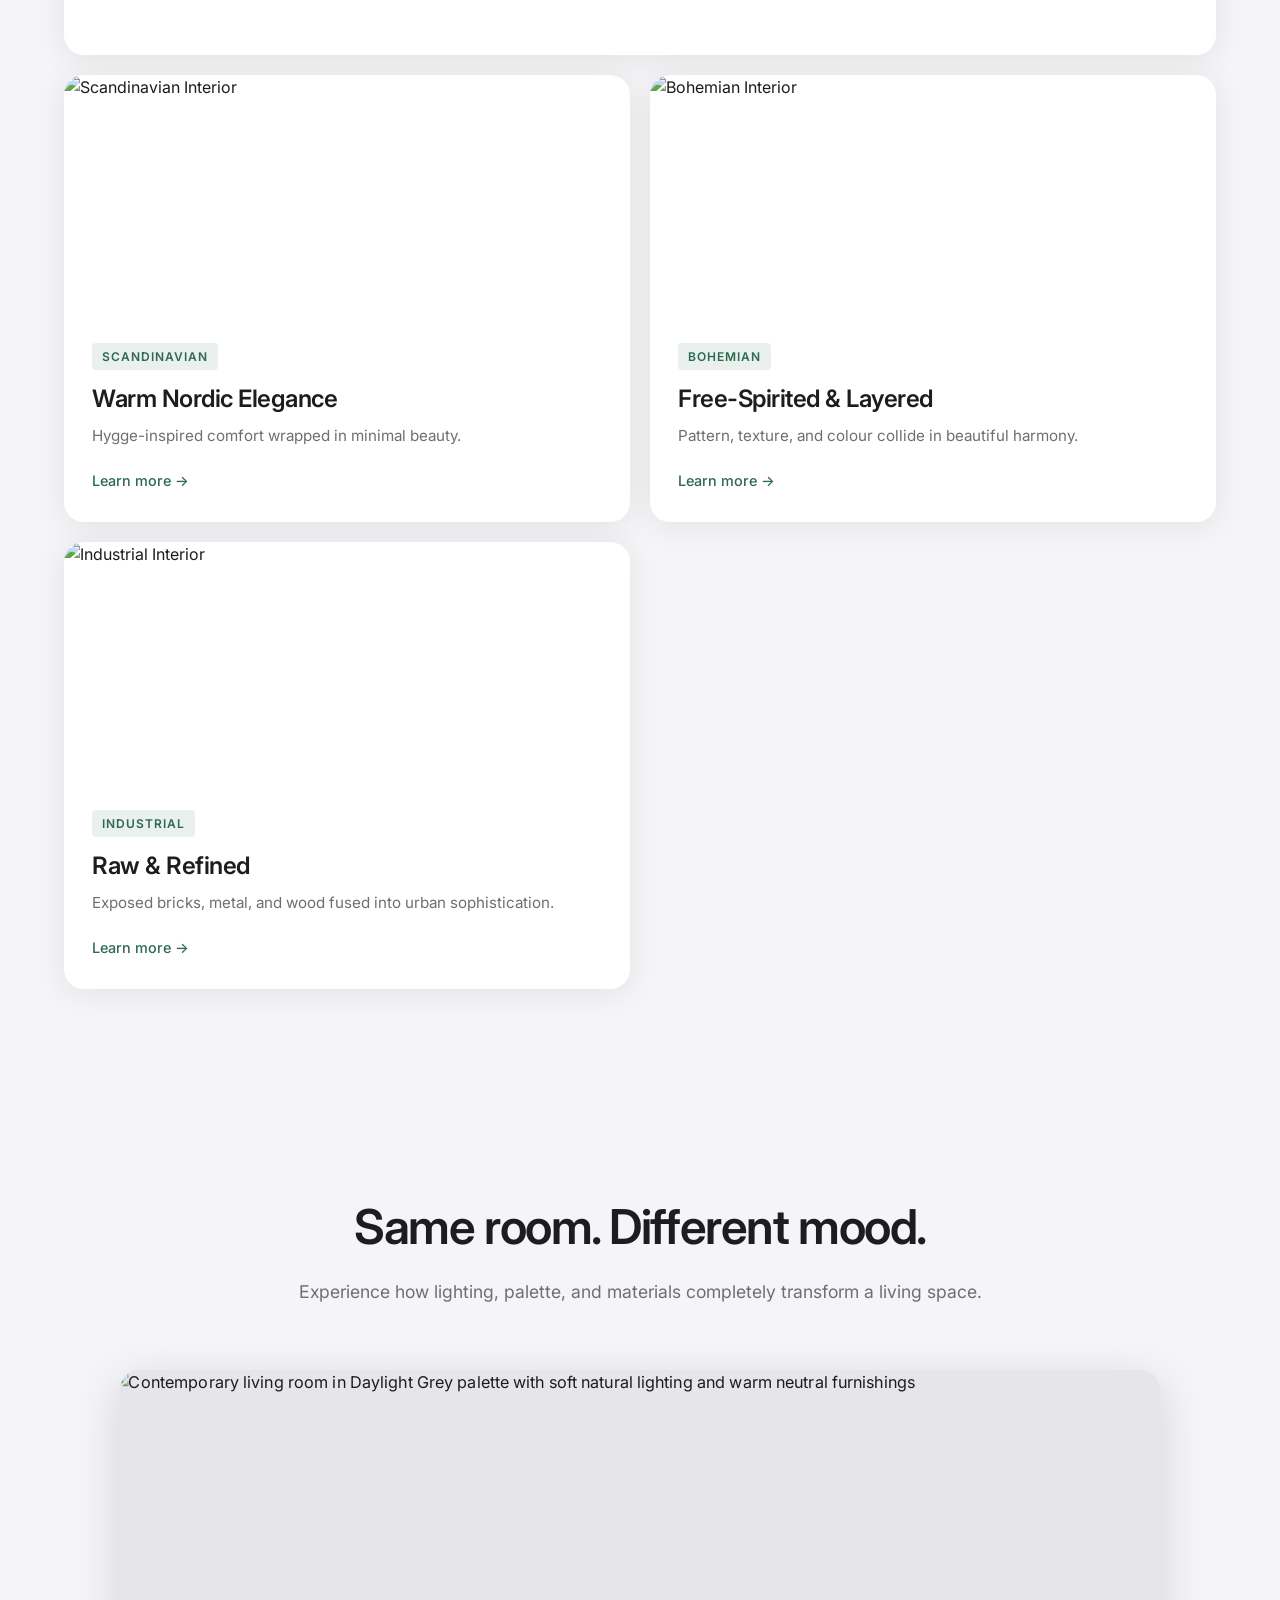
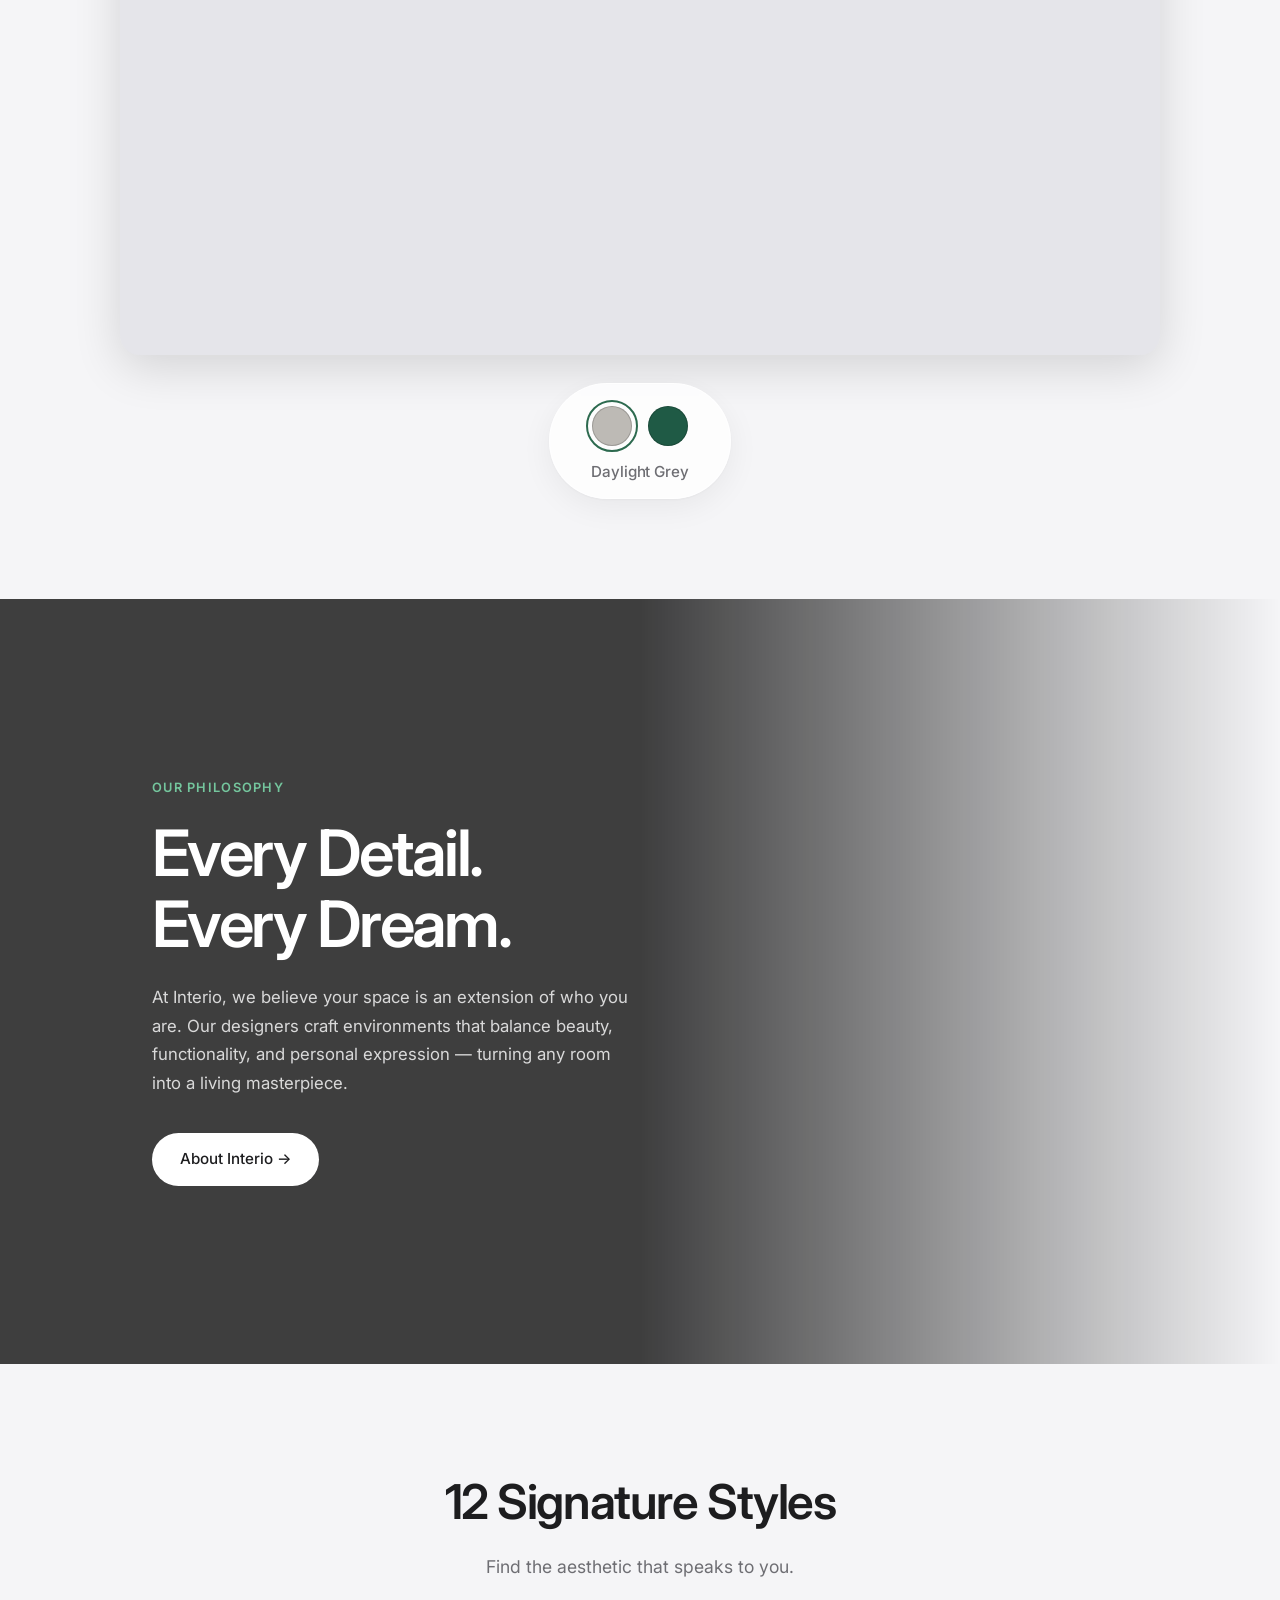
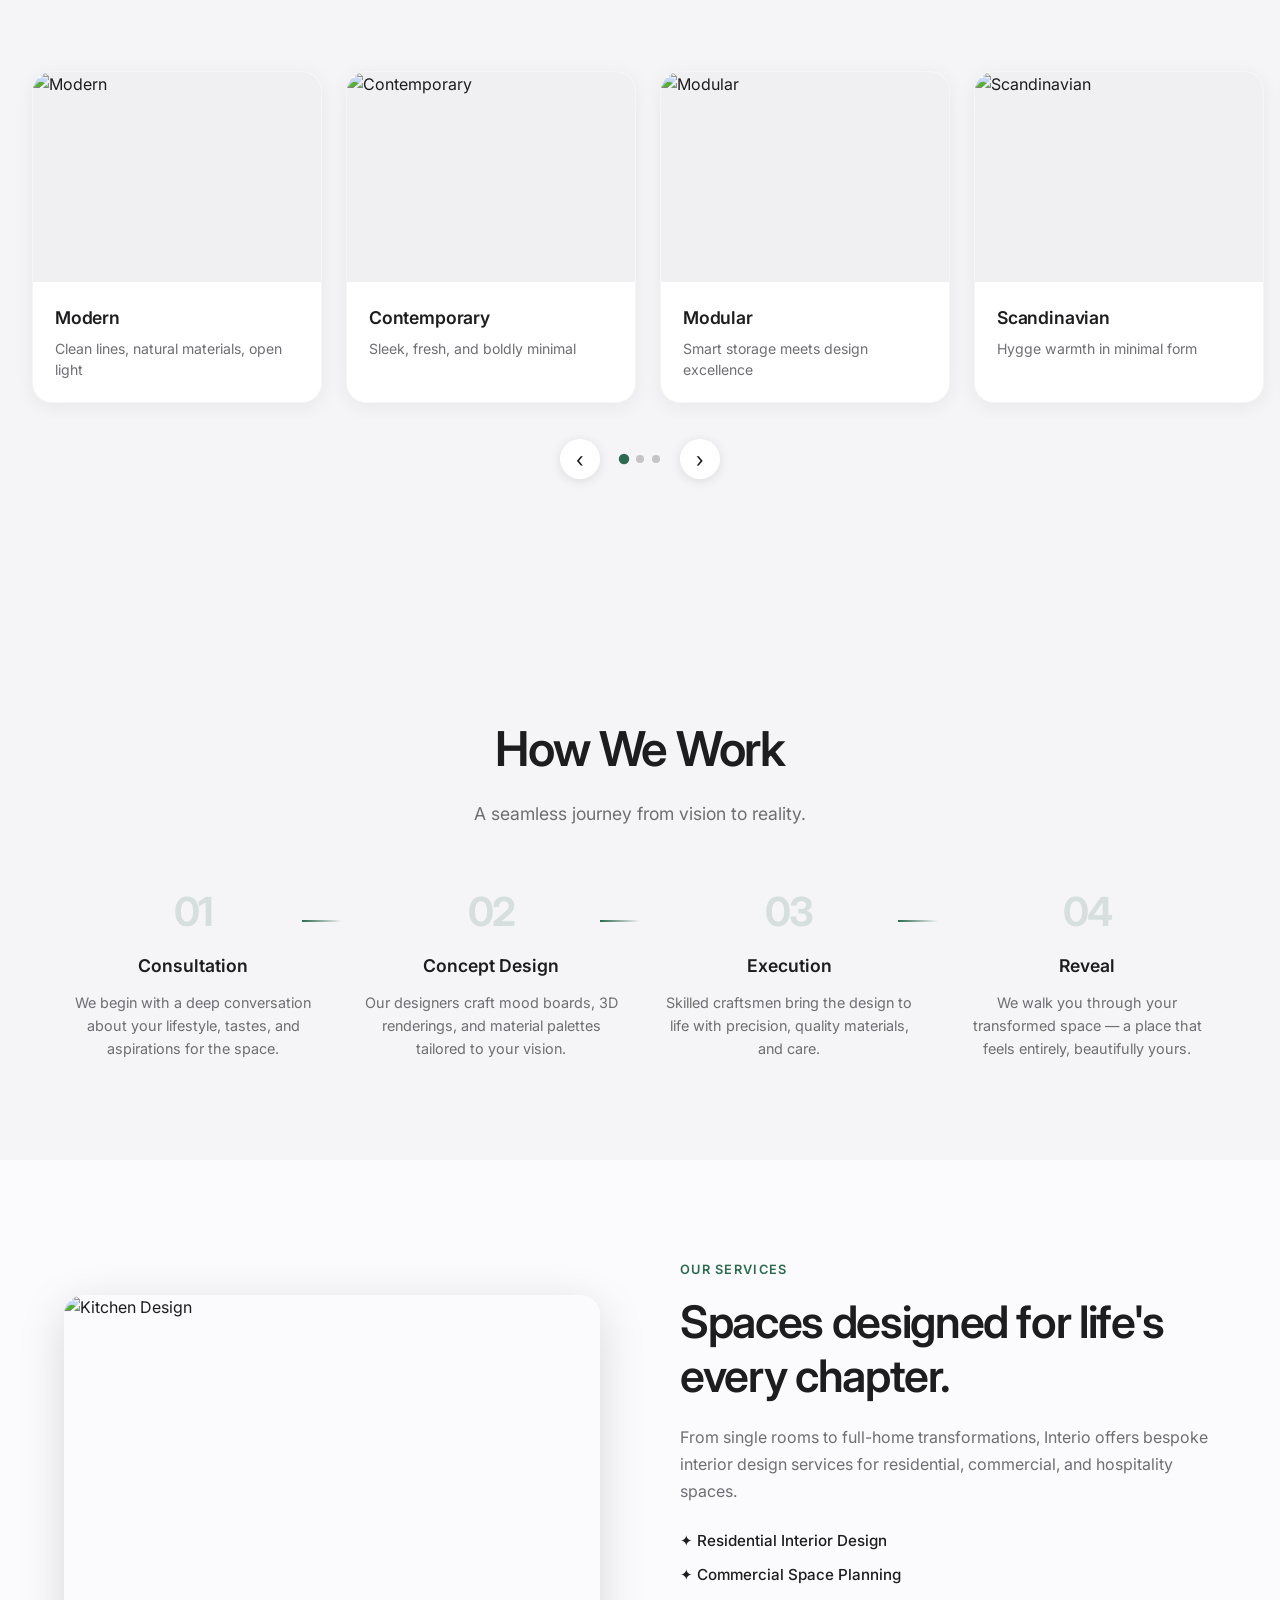
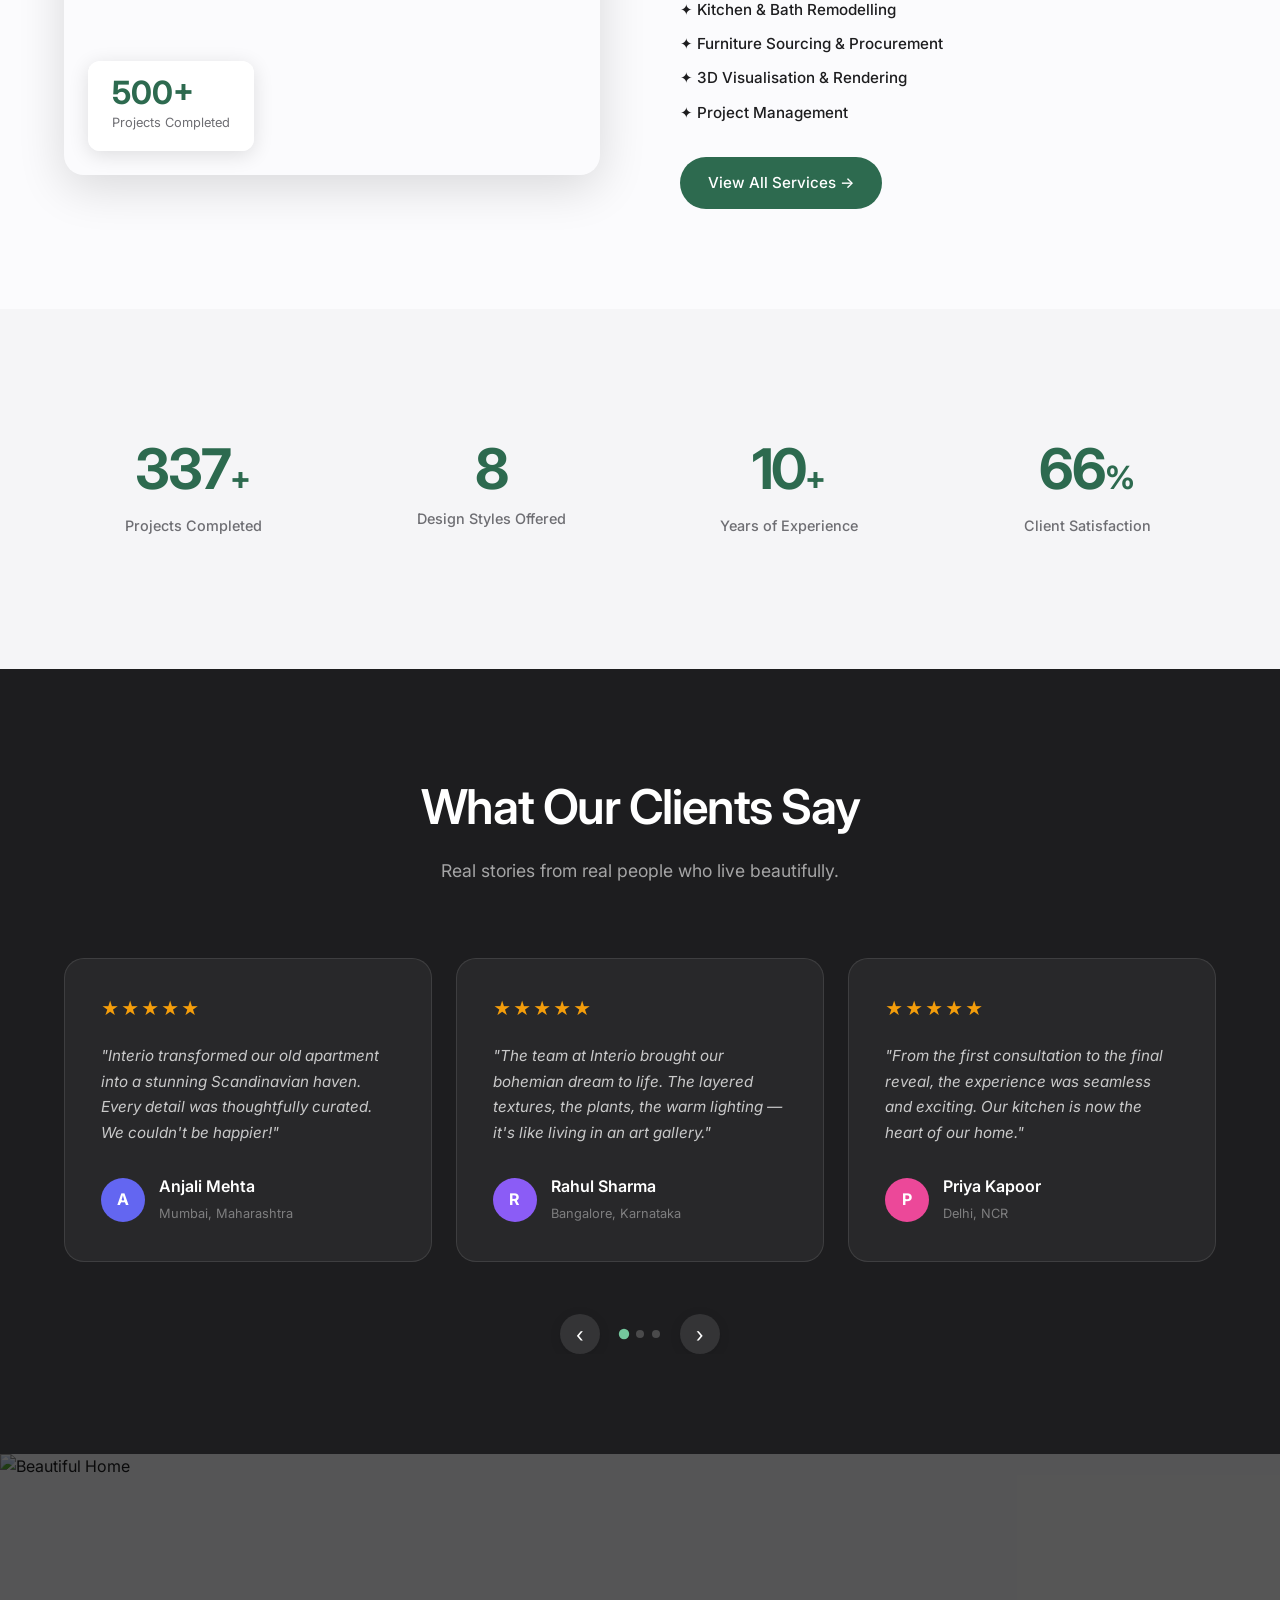
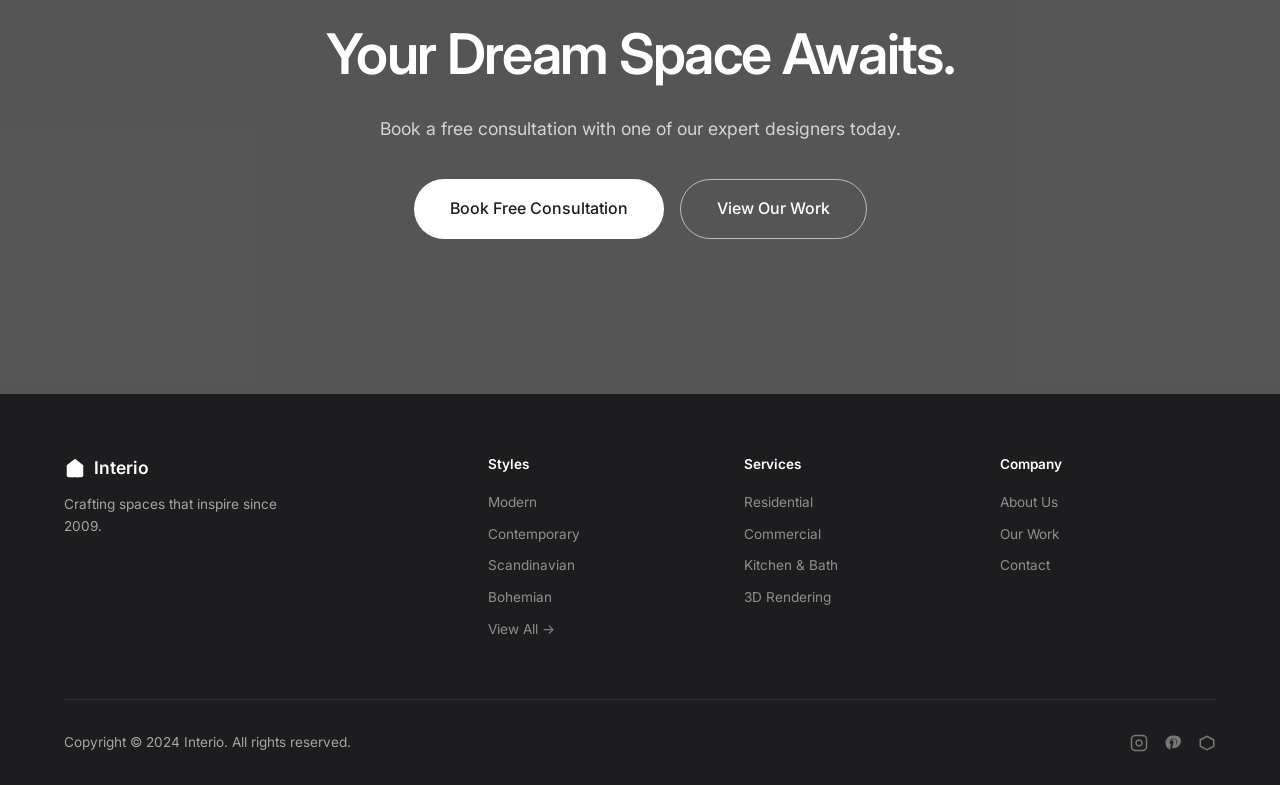
==== commit 2f6c5000: "fixes new page" ====
--- a/index.html
+++ b/index.html
@@ -159,19 +159,21 @@
   </section>
 
   <!-- ===== ROOM LOOK SWITCHER ===== -->
-  <section class="room-switcher-section section-padding">
-    <div class="container">
-      <div class="section-header reveal-up">
-        <h2>Same room. Different mood.</h2>
-        <p>Experience how lighting, palette, and materials completely transform a living space.</p>
-      </div>
-
-      <div class="room-switcher reveal-scale">
+  <section class="room-switcher-section section-padding" id="roomSwitcherSection">
+    <div class="container">
+      <div class="section-header">
+        <h2 class="room-animate-item">Same room. Different mood.</h2>
+        <p class="room-animate-item">Experience how lighting, palette, and materials completely transform a living space.</p>
+      </div>
+
+      <div class="room-switcher room-animate-item">
         <div class="room-stage" id="roomStage"></div>
 
-        <div class="room-controls">
-          <div class="room-dots" role="group" aria-label="Room look options" id="roomDots"></div>
-          <p class="room-label" id="roomLabel" aria-live="polite"></p>
+        <div class="room-controls-wrapper">
+          <div class="room-controls">
+            <div class="room-dots" role="group" aria-label="Room look options" id="roomDots"></div>
+            <p class="room-label" id="roomLabel" aria-live="polite"></p>
+          </div>
         </div>
       </div>
     </div>
--- a/css/main.css
+++ b/css/main.css
@@ -1255,6 +1255,32 @@
   position: relative;
 }
 
+/* Entrance animation */
+.room-animate-item {
+  opacity: 0;
+  transform: translateY(24px);
+  transition: opacity 0.7s cubic-bezier(0.22, 0.61, 0.36, 1), transform 0.7s cubic-bezier(0.22, 0.61, 0.36, 1);
+  will-change: opacity, transform;
+}
+
+.room-switcher-section.is-entered .section-header h2.room-animate-item {
+  opacity: 1;
+  transform: translateY(0);
+  transition-delay: 0ms;
+}
+
+.room-switcher-section.is-entered .section-header p.room-animate-item {
+  opacity: 1;
+  transform: translateY(0);
+  transition-delay: 120ms;
+}
+
+.room-switcher-section.is-entered .room-switcher.room-animate-item {
+  opacity: 1;
+  transform: translateY(0);
+  transition-delay: 240ms;
+}
+
 .room-switcher {
   max-width: 1040px;
   margin: 0 auto;
@@ -1268,6 +1294,10 @@
   overflow: hidden;
   background: #e5e5ea;
   box-shadow: var(--shadow-hover);
+  touch-action: pan-y;
+  cursor: grab;
+  user-select: none;
+  -webkit-user-select: none;
 }
 
 .room-layer {
@@ -1275,15 +1305,22 @@
   inset: 0;
   opacity: 0;
   z-index: 0;
-  transition: opacity 0.7s ease;
+  transition: opacity 0.9s cubic-bezier(0.22, 0.61, 0.36, 1);
   pointer-events: none;
-}
-
+  overflow: hidden;
+}
+
+/* Image scaling hides bottom line artifact */
 .room-layer img {
   display: block;
   width: 100%;
-  height: 100%;
+  height: calc(100% + 4px);
   object-fit: cover;
+  transform-origin: center top;
+  transform: scale(1.015);
+  transition: transform 1.2s cubic-bezier(0.22, 0.61, 0.36, 1);
+  will-change: transform;
+  pointer-events: none;
 }
 
 /* Steady state for current active look */
@@ -1292,54 +1329,86 @@
   z-index: 1;
 }
 
-/* Outgoing look stays fully opaque underneath at z-index 1 */
+.room-layer.is-active img {
+  transform: scale(1.015);
+}
+
+/* Outgoing look stays fully opaque underneath at z-index 1 (no grey dip) */
 .room-layer.is-outgoing {
   opacity: 1;
   z-index: 1;
   transition: none;
 }
 
-/* Incoming look initial state before transition */
+.room-layer.is-outgoing img {
+  transform: scale(1.015);
+  transition: none;
+}
+
+/* Incoming look initial state before transition with settle start scale */
 .room-layer.is-incoming-start {
   opacity: 0;
   z-index: 2;
   transition: none;
 }
 
-/* Incoming look transitions to 1 on top */
+.room-layer.is-incoming-start img {
+  transform: scale(1.045);
+  transition: none;
+}
+
+/* Incoming look transitions opacity 0.9s and eases settle scale over 1.2s */
 .room-layer.is-incoming {
   opacity: 1;
   z-index: 2;
-  transition: opacity 0.7s ease;
-}
-
-.room-controls {
-  display: flex;
-  flex-direction: column;
-  align-items: center;
+  transition: opacity 0.9s cubic-bezier(0.22, 0.61, 0.36, 1);
+}
+
+.room-layer.is-incoming img {
+  transform: scale(1.015);
+  transition: transform 1.2s cubic-bezier(0.22, 0.61, 0.36, 1);
+}
+
+/* Controls pill container */
+.room-controls-wrapper {
+  display: flex;
   justify-content: center;
   margin-top: 28px;
-  gap: 12px;
+}
+
+.room-controls {
+  display: inline-flex;
+  flex-direction: column;
+  align-items: center;
+  justify-content: center;
+  padding: 16px 36px 14px;
+  border-radius: 980px;
+  background: rgba(255, 255, 255, 0.78);
+  backdrop-filter: saturate(180%) blur(24px);
+  -webkit-backdrop-filter: saturate(180%) blur(24px);
+  border: 1px solid rgba(255, 255, 255, 0.65);
+  box-shadow: 0 8px 32px rgba(0, 0, 0, 0.06), 0 1px 3px rgba(0, 0, 0, 0.04);
+  gap: 8px;
 }
 
 .room-dots {
   display: inline-flex;
   align-items: center;
   justify-content: center;
-  gap: 14px;
+  gap: 16px;
   padding: 6px;
 }
 
 .room-dot {
   position: relative;
-  width: 34px;
-  height: 34px;
+  width: 40px;
+  height: 40px;
   border-radius: 50%;
   border: none;
   cursor: pointer;
   padding: 0;
-  box-shadow: inset 0 0 0 1px rgba(0, 0, 0, 0.15);
-  transition: transform 0.2s cubic-bezier(0.16, 1, 0.3, 1), box-shadow 0.2s ease;
+  box-shadow: inset 0 0 0 1px rgba(0, 0, 0, 0.18);
+  transition: transform 0.2s cubic-bezier(0.22, 0.61, 0.36, 1);
   outline: none;
   -webkit-tap-highlight-color: transparent;
 }
@@ -1348,13 +1417,38 @@
   transform: scale(1.08);
 }
 
-.room-dot[aria-pressed="true"] {
-  box-shadow: 0 0 0 3px var(--clr-bg), 0 0 0 5px var(--clr-accent), inset 0 0 0 1px rgba(0, 0, 0, 0.15);
+/* Animated ring around selected dot */
+.room-dot::after {
+  content: '';
+  position: absolute;
+  inset: -6px;
+  border-radius: 50%;
+  border: 2px solid var(--clr-accent);
+  opacity: 0;
+  transform: scale(0.72);
+  transition: opacity 0.3s cubic-bezier(0.22, 0.61, 0.36, 1), transform 0.3s cubic-bezier(0.22, 0.61, 0.36, 1);
+  pointer-events: none;
+}
+
+.room-dot[aria-pressed="true"]::after {
+  opacity: 1;
+  transform: scale(1);
 }
 
 .room-dot:focus-visible {
   outline: 2px solid #0071e3;
-  outline-offset: 6px;
+  outline-offset: 8px;
+}
+
+/* Unselected dot gentle hint pulse */
+@keyframes gentleDotPulse {
+  0% { transform: scale(1); }
+  50% { transform: scale(1.18); }
+  100% { transform: scale(1); }
+}
+
+.room-dot.is-hinting {
+  animation: gentleDotPulse 1.2s cubic-bezier(0.22, 0.61, 0.36, 1) 1;
 }
 
 .room-label {
@@ -1364,11 +1458,60 @@
   letter-spacing: -0.01em;
   text-align: center;
   margin: 0;
+  min-height: 1.4em;
+  transition: opacity 0.12s ease;
+}
+
+.room-label.is-fading {
+  opacity: 0;
+}
+
+@media (max-width: 640px) {
+  .room-stage {
+    aspect-ratio: 4 / 3;
+  }
+  .room-layer img {
+    object-position: center 65%;
+  }
+  .room-switcher-section .section-header h2 {
+    font-size: clamp(1.65rem, 6.5vw, 2.2rem);
+  }
+  .room-controls {
+    padding: 12px 24px 10px;
+  }
 }
 
 @media (prefers-reduced-motion: reduce) {
+  .room-animate-item {
+    opacity: 1 !important;
+    transform: none !important;
+    transition: none !important;
+  }
   .room-layer,
-  .room-layer.is-incoming {
+  .room-layer.is-incoming,
+  .room-layer.is-incoming-start,
+  .room-layer.is-outgoing {
+    transition: none !important;
+  }
+  .room-layer img {
+    transition: none !important;
+    transform: scale(1.015) !important;
+  }
+  .room-dot {
+    transition: none !important;
+    transform: none !important;
+  }
+  .room-dot::after {
+    transition: none !important;
+    transform: none !important;
+  }
+  .room-dot[aria-pressed="true"]::after {
+    transform: scale(1) !important;
+  }
+  .room-dot.is-hinting {
+    animation: none !important;
+  }
+  .room-label {
     transition: none !important;
   }
 }
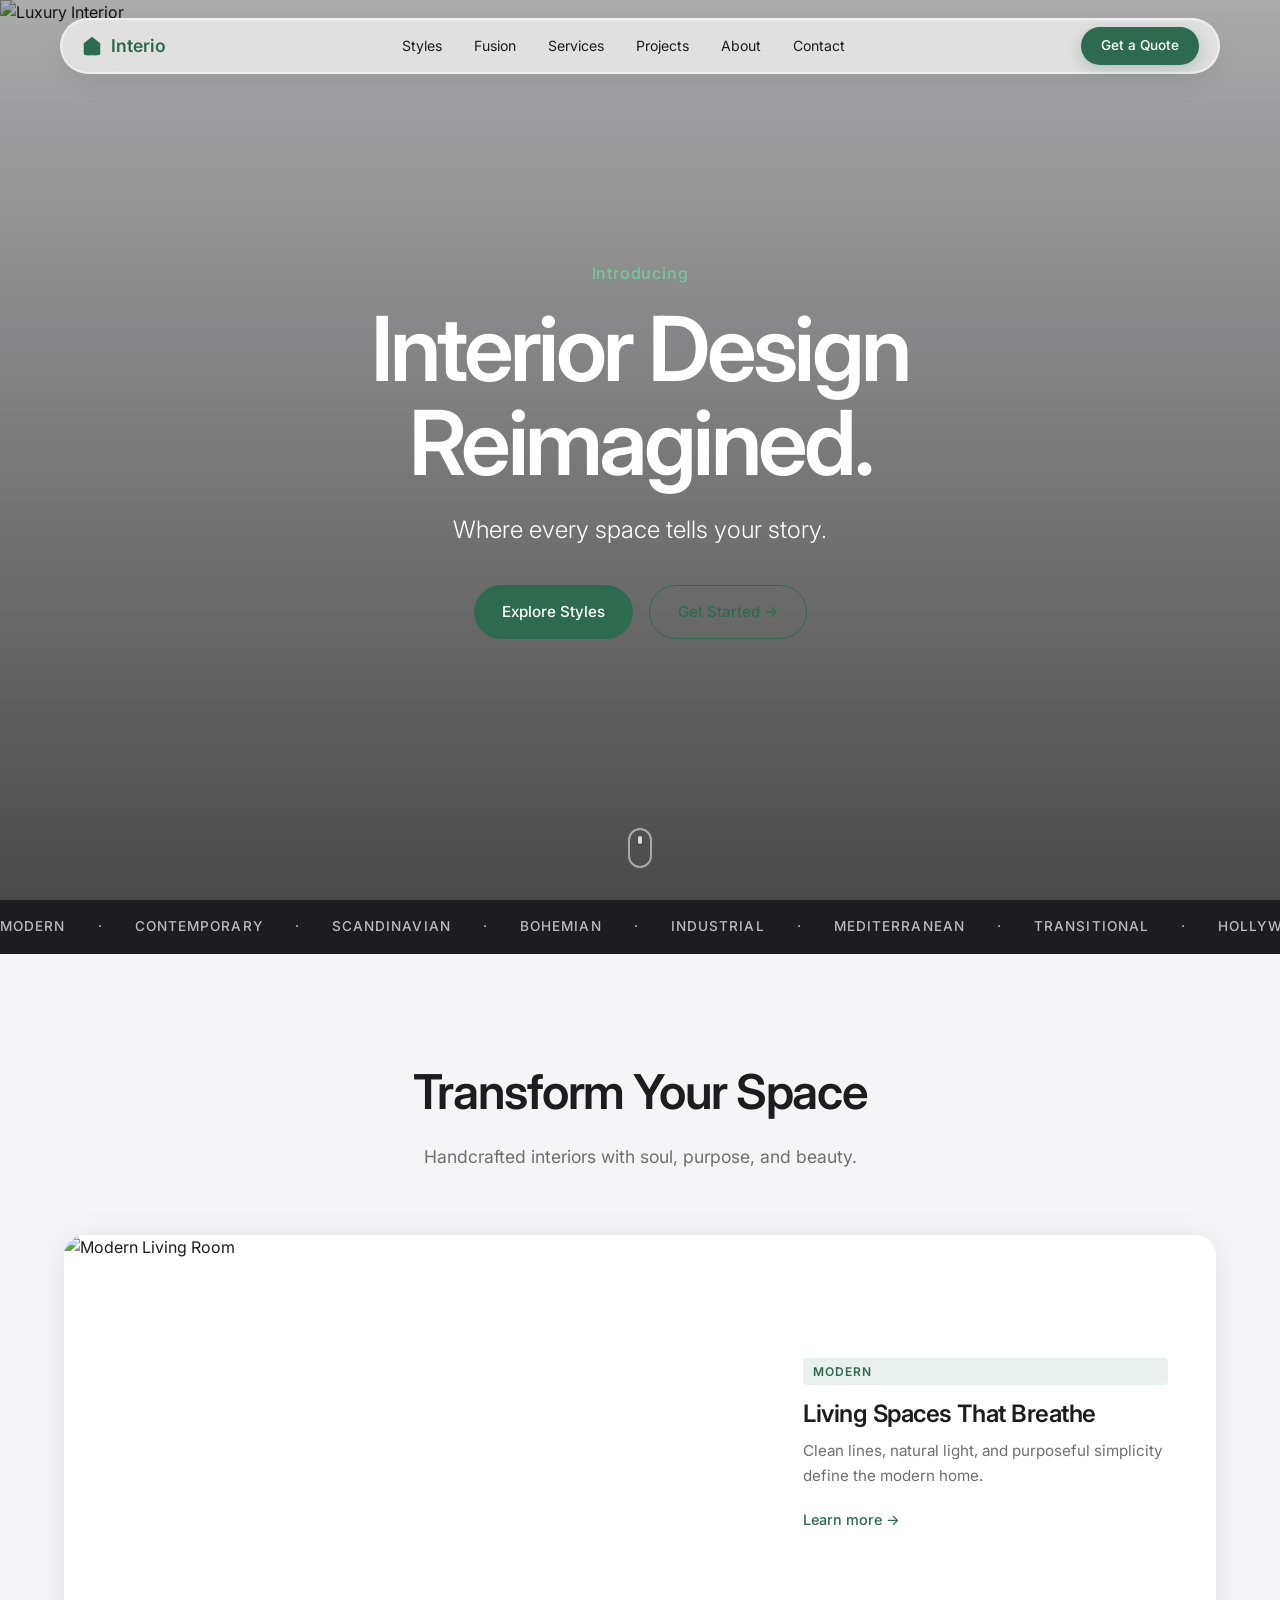
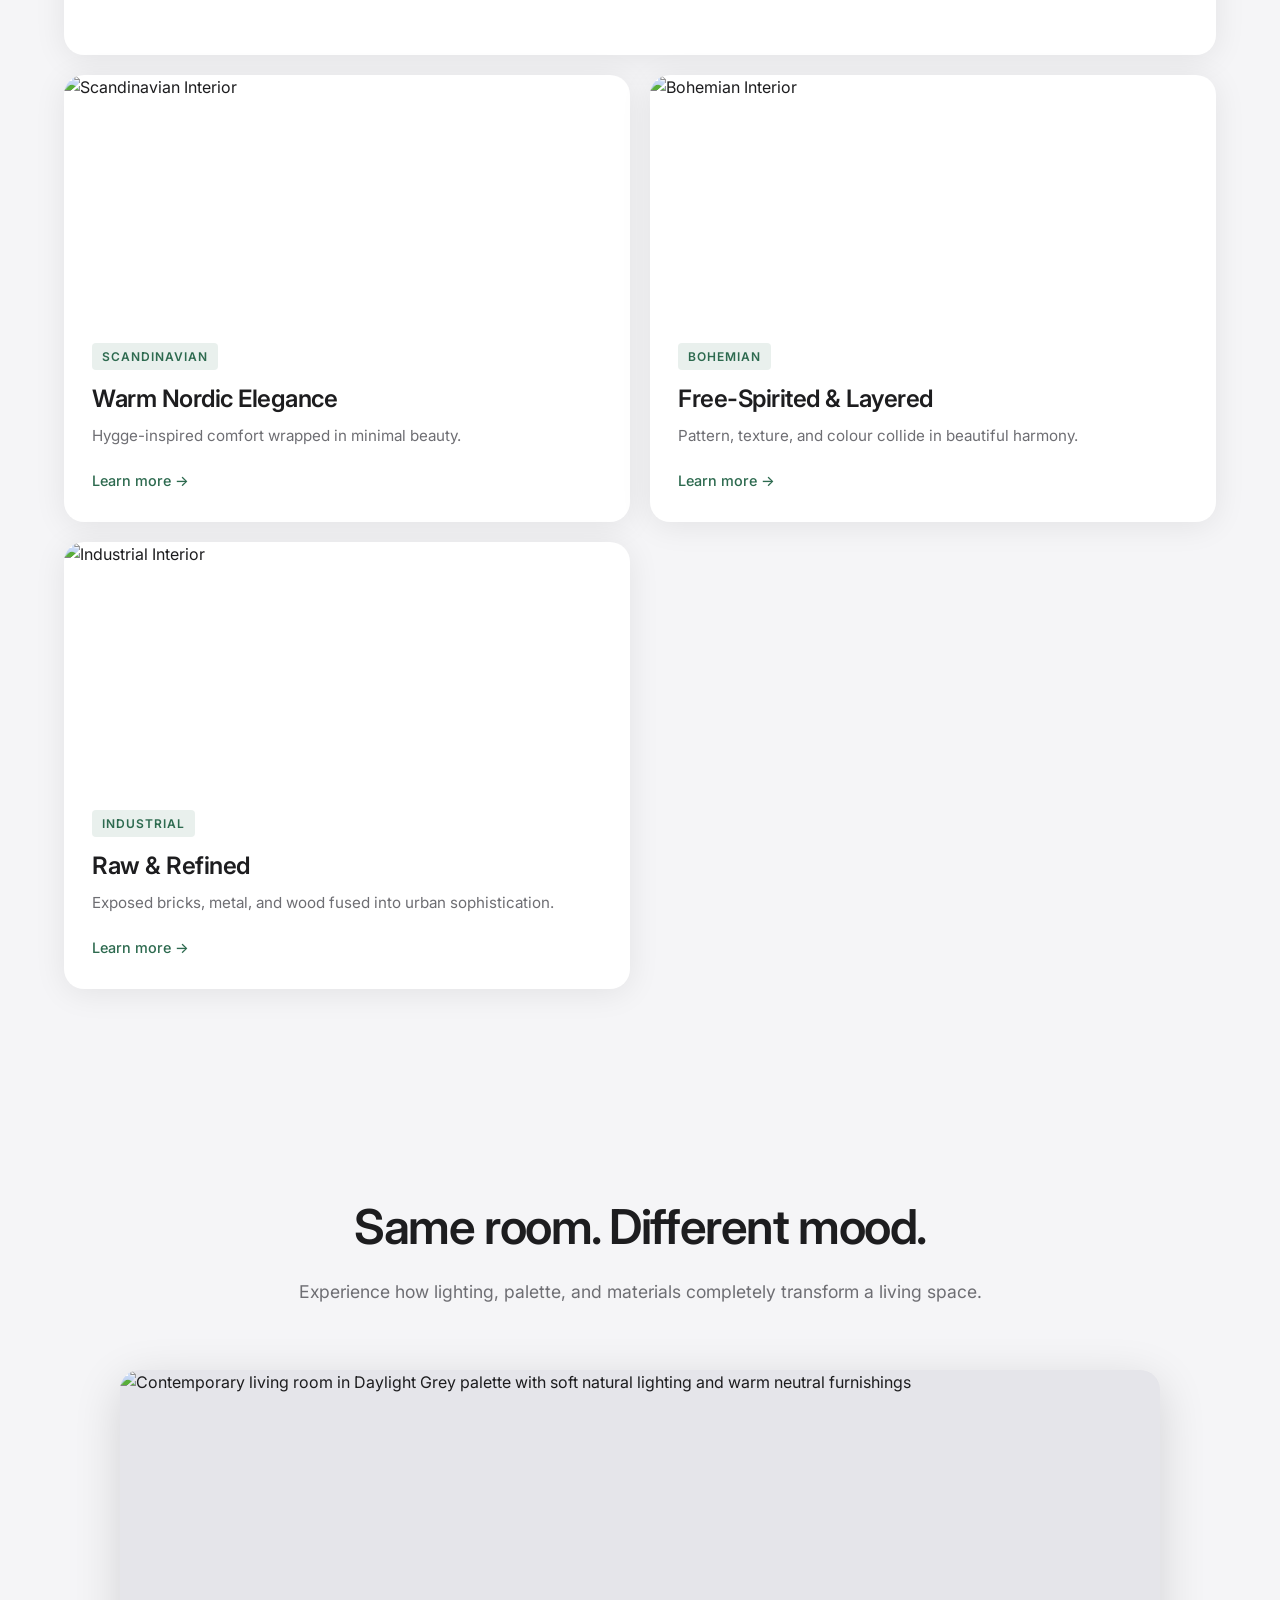
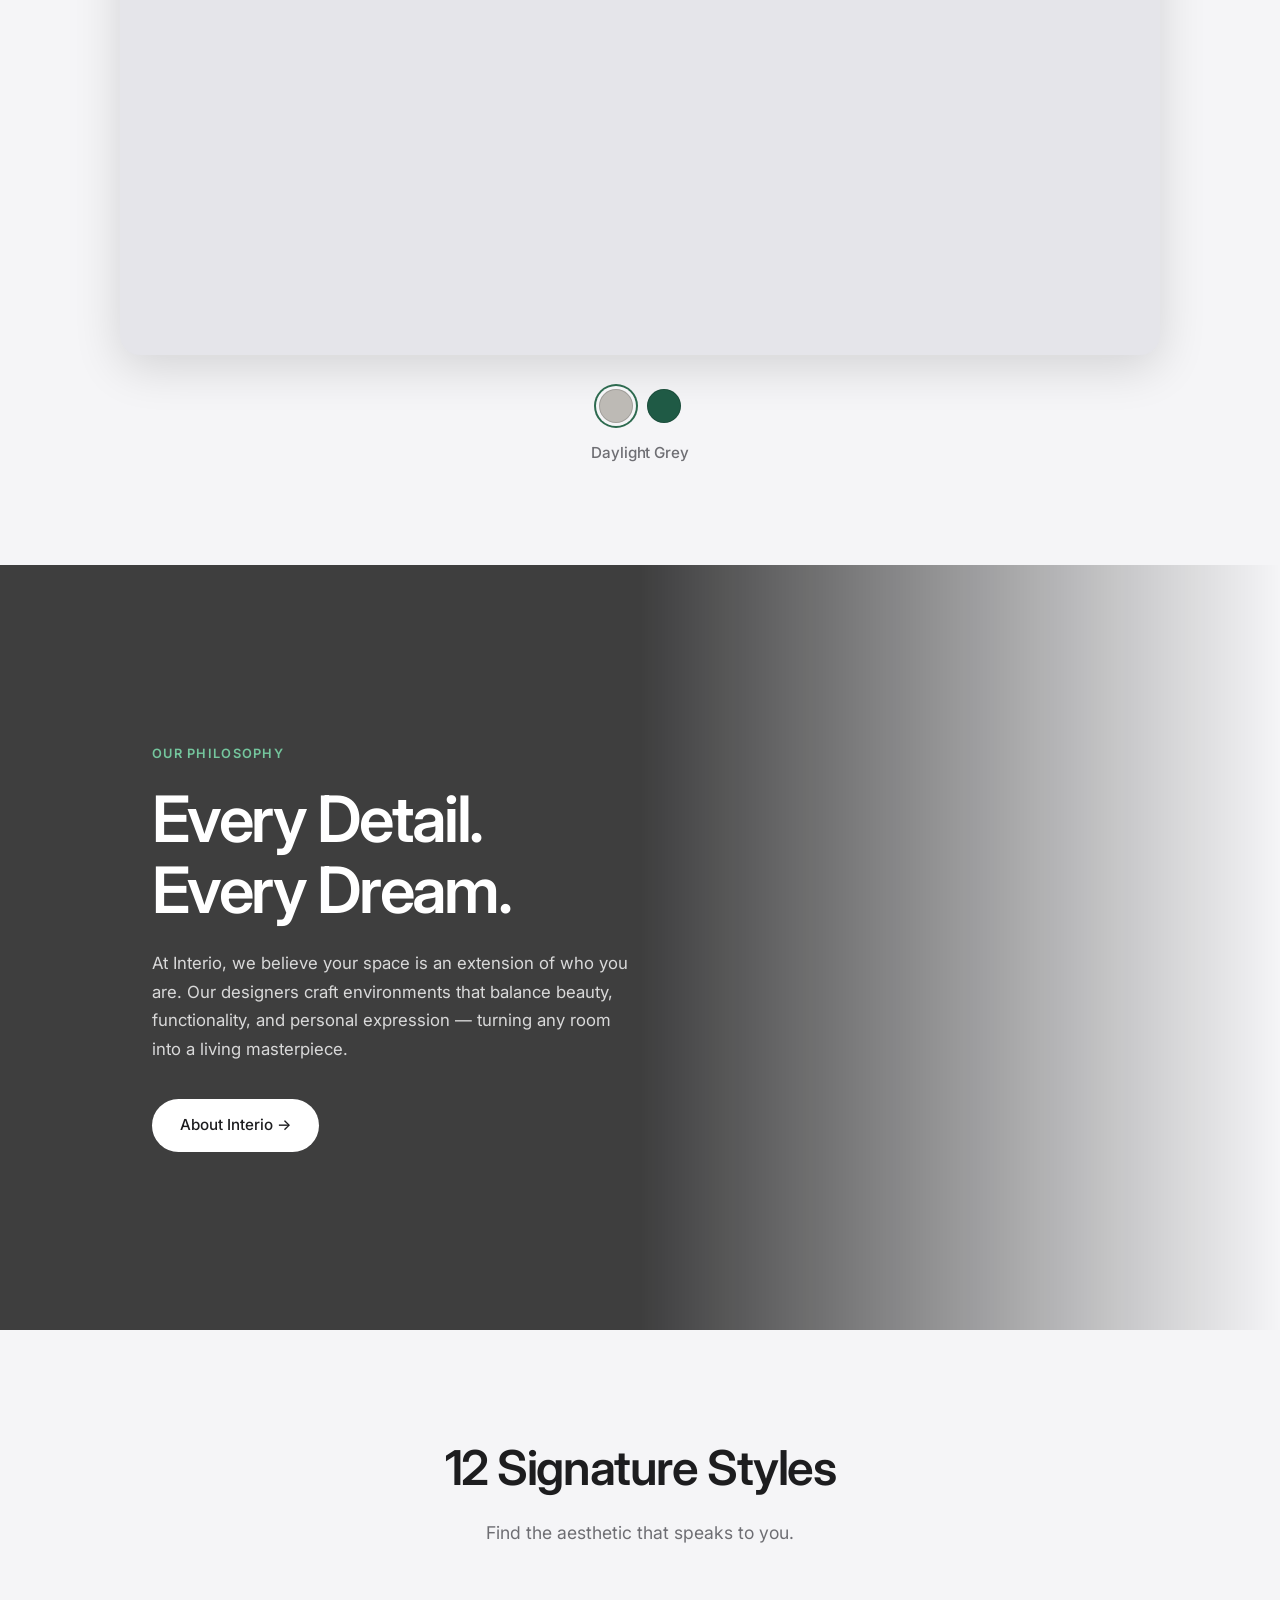
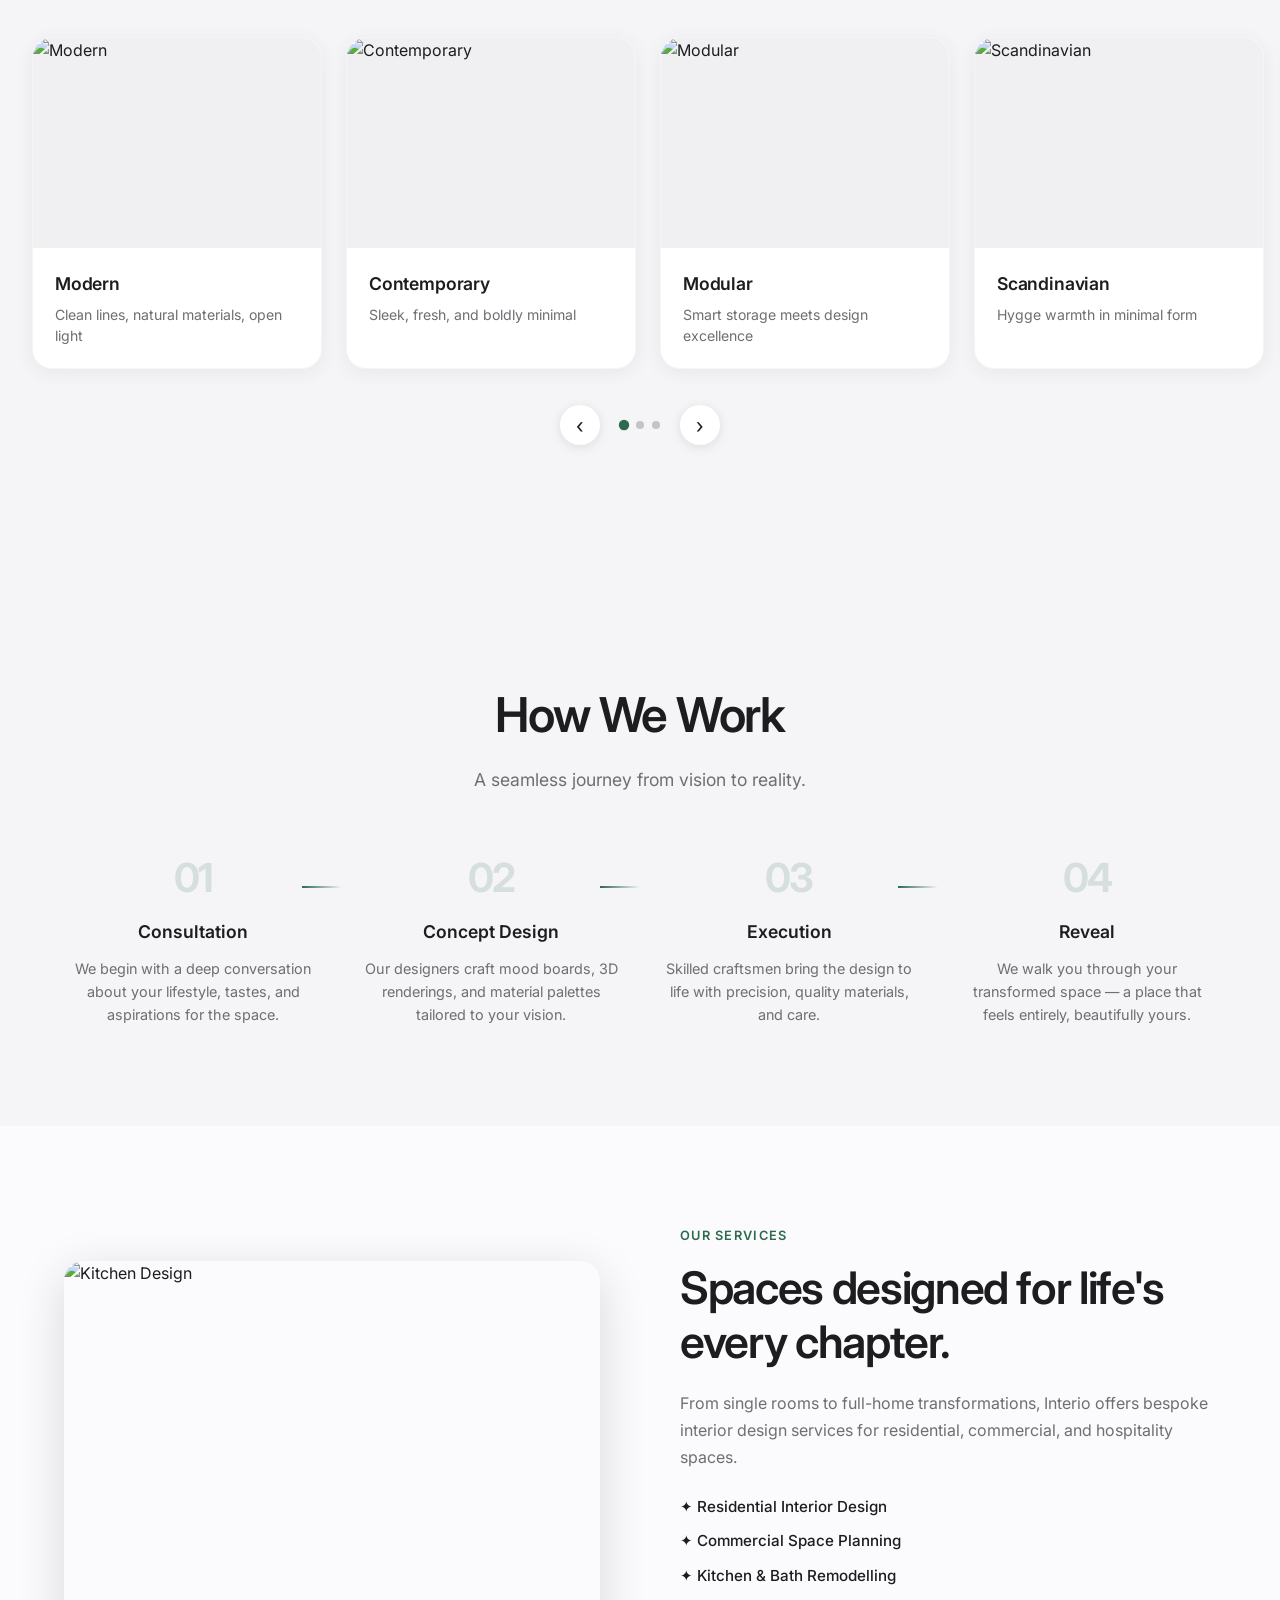
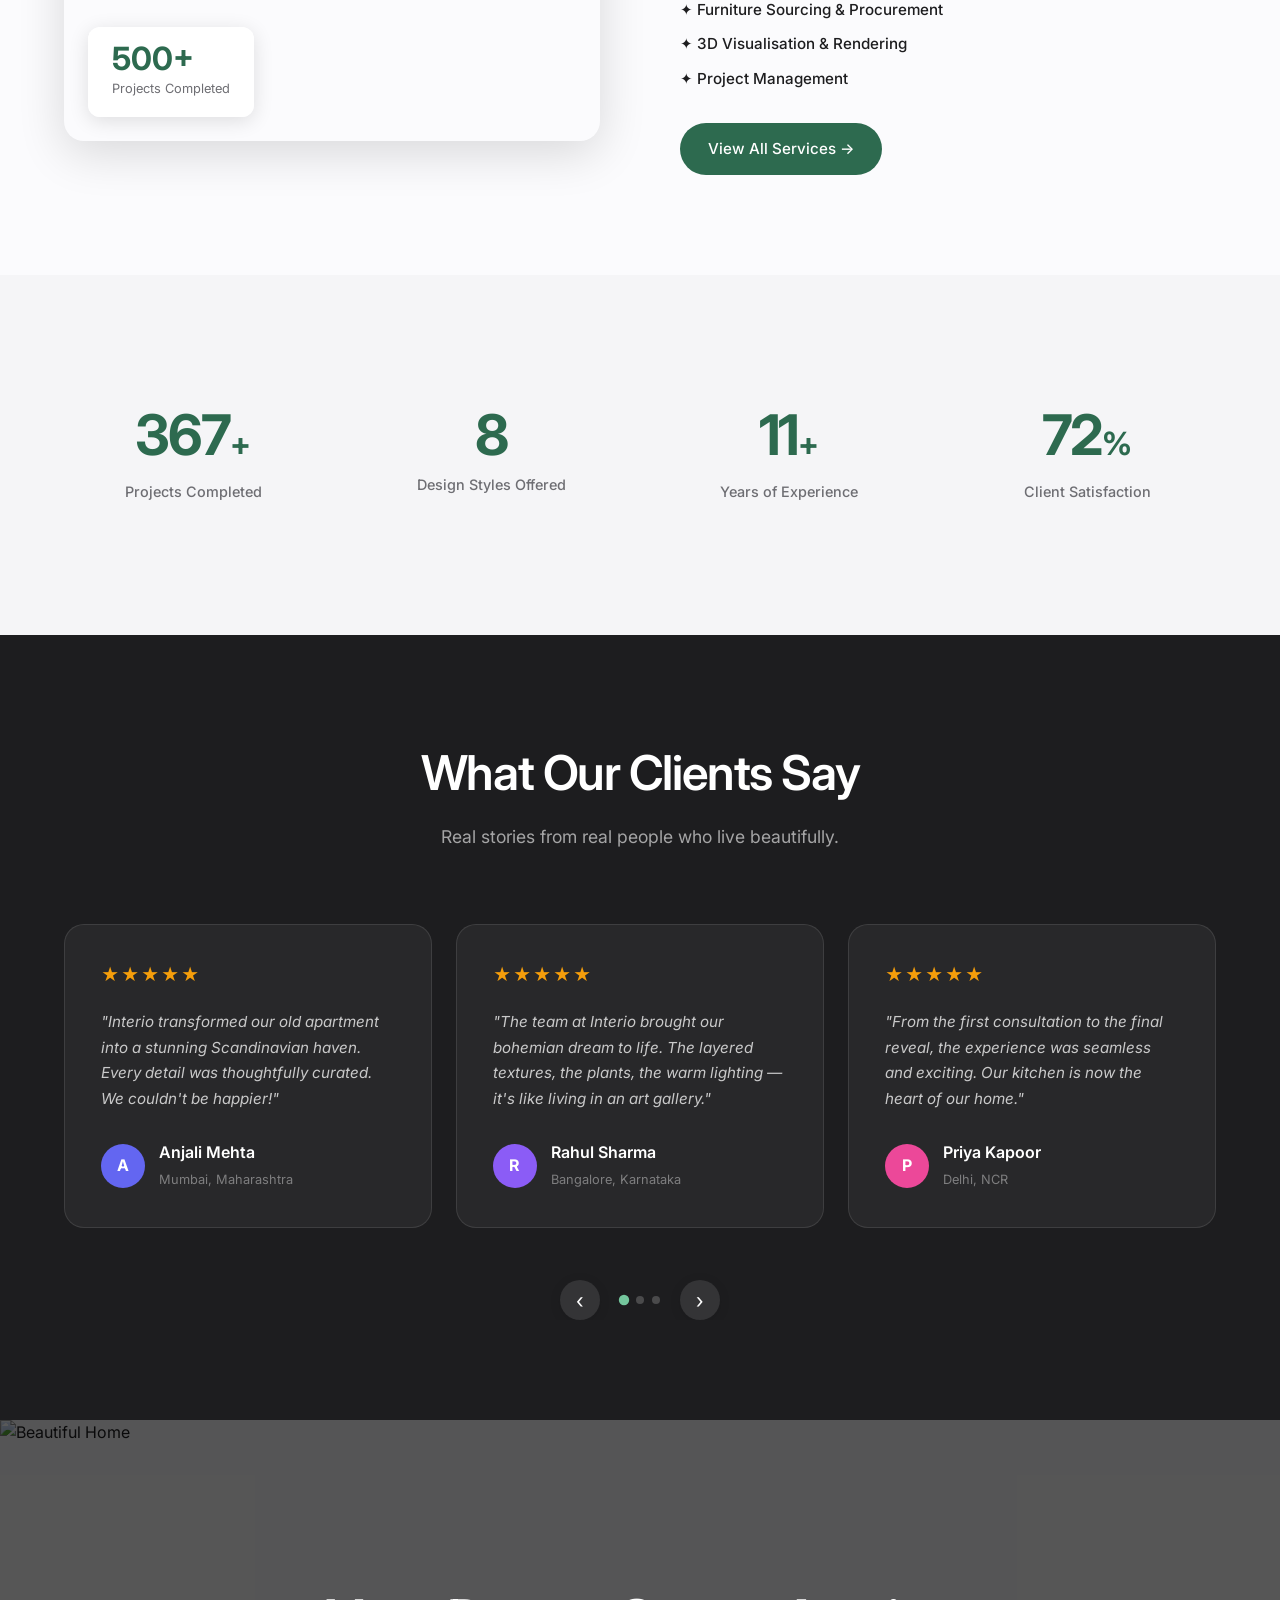
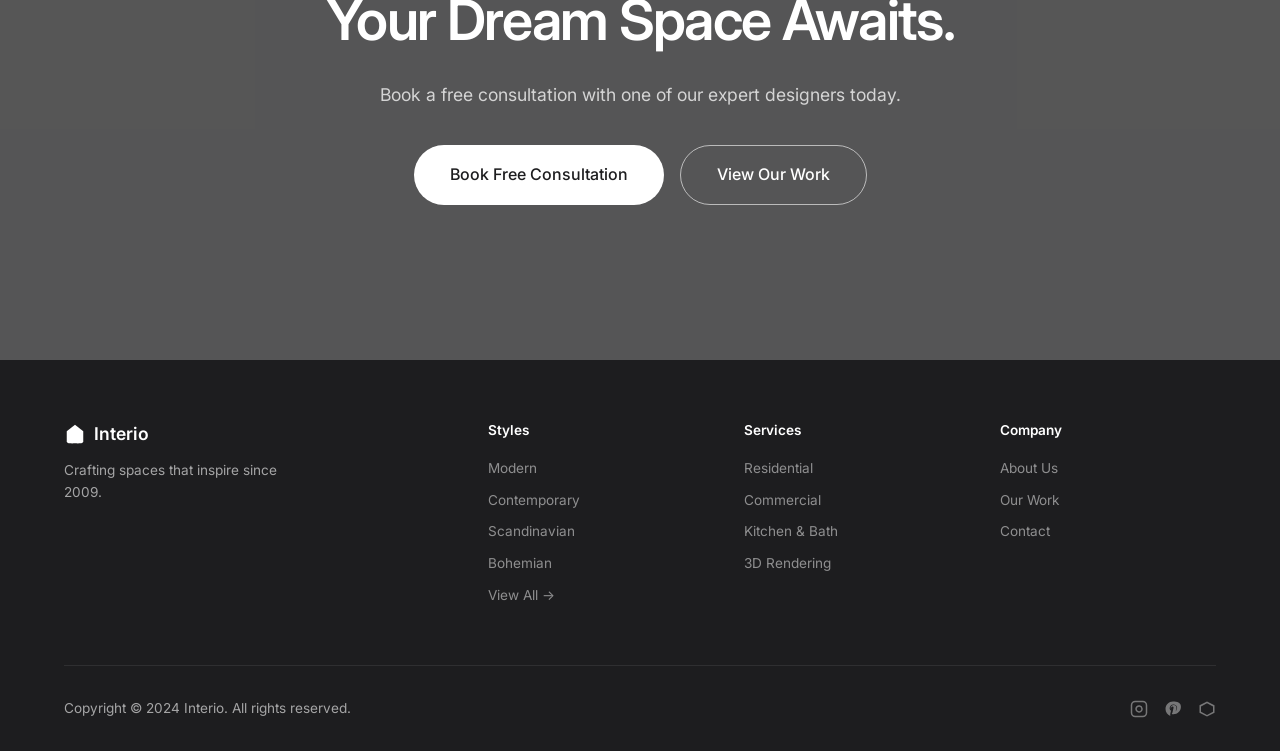
==== commit 3e284115: "fixes new page" ====
--- a/index.html
+++ b/index.html
@@ -159,21 +159,19 @@
   </section>
 
   <!-- ===== ROOM LOOK SWITCHER ===== -->
-  <section class="room-switcher-section section-padding" id="roomSwitcherSection">
-    <div class="container">
-      <div class="section-header">
-        <h2 class="room-animate-item">Same room. Different mood.</h2>
-        <p class="room-animate-item">Experience how lighting, palette, and materials completely transform a living space.</p>
-      </div>
-
-      <div class="room-switcher room-animate-item">
+  <section class="room-switcher-section section-padding">
+    <div class="container">
+      <div class="section-header reveal-up">
+        <h2>Same room. Different mood.</h2>
+        <p>Experience how lighting, palette, and materials completely transform a living space.</p>
+      </div>
+
+      <div class="room-switcher reveal-scale">
         <div class="room-stage" id="roomStage"></div>
 
-        <div class="room-controls-wrapper">
-          <div class="room-controls">
-            <div class="room-dots" role="group" aria-label="Room look options" id="roomDots"></div>
-            <p class="room-label" id="roomLabel" aria-live="polite"></p>
-          </div>
+        <div class="room-controls">
+          <div class="room-dots" role="group" aria-label="Room look options" id="roomDots"></div>
+          <p class="room-label" id="roomLabel" aria-live="polite"></p>
         </div>
       </div>
     </div>
--- a/css/main.css
+++ b/css/main.css
@@ -1255,32 +1255,6 @@
   position: relative;
 }
 
-/* Entrance animation */
-.room-animate-item {
-  opacity: 0;
-  transform: translateY(24px);
-  transition: opacity 0.7s cubic-bezier(0.22, 0.61, 0.36, 1), transform 0.7s cubic-bezier(0.22, 0.61, 0.36, 1);
-  will-change: opacity, transform;
-}
-
-.room-switcher-section.is-entered .section-header h2.room-animate-item {
-  opacity: 1;
-  transform: translateY(0);
-  transition-delay: 0ms;
-}
-
-.room-switcher-section.is-entered .section-header p.room-animate-item {
-  opacity: 1;
-  transform: translateY(0);
-  transition-delay: 120ms;
-}
-
-.room-switcher-section.is-entered .room-switcher.room-animate-item {
-  opacity: 1;
-  transform: translateY(0);
-  transition-delay: 240ms;
-}
-
 .room-switcher {
   max-width: 1040px;
   margin: 0 auto;
@@ -1294,10 +1268,6 @@
   overflow: hidden;
   background: #e5e5ea;
   box-shadow: var(--shadow-hover);
-  touch-action: pan-y;
-  cursor: grab;
-  user-select: none;
-  -webkit-user-select: none;
 }
 
 .room-layer {
@@ -1305,22 +1275,15 @@
   inset: 0;
   opacity: 0;
   z-index: 0;
-  transition: opacity 0.9s cubic-bezier(0.22, 0.61, 0.36, 1);
+  transition: opacity 0.7s ease;
   pointer-events: none;
-  overflow: hidden;
-}
-
-/* Image scaling hides bottom line artifact */
+}
+
 .room-layer img {
   display: block;
   width: 100%;
-  height: calc(100% + 4px);
+  height: 100%;
   object-fit: cover;
-  transform-origin: center top;
-  transform: scale(1.015);
-  transition: transform 1.2s cubic-bezier(0.22, 0.61, 0.36, 1);
-  will-change: transform;
-  pointer-events: none;
 }
 
 /* Steady state for current active look */
@@ -1329,86 +1292,54 @@
   z-index: 1;
 }
 
-.room-layer.is-active img {
-  transform: scale(1.015);
-}
-
-/* Outgoing look stays fully opaque underneath at z-index 1 (no grey dip) */
+/* Outgoing look stays fully opaque underneath at z-index 1 */
 .room-layer.is-outgoing {
   opacity: 1;
   z-index: 1;
   transition: none;
 }
 
-.room-layer.is-outgoing img {
-  transform: scale(1.015);
-  transition: none;
-}
-
-/* Incoming look initial state before transition with settle start scale */
+/* Incoming look initial state before transition */
 .room-layer.is-incoming-start {
   opacity: 0;
   z-index: 2;
   transition: none;
 }
 
-.room-layer.is-incoming-start img {
-  transform: scale(1.045);
-  transition: none;
-}
-
-/* Incoming look transitions opacity 0.9s and eases settle scale over 1.2s */
+/* Incoming look transitions to 1 on top */
 .room-layer.is-incoming {
   opacity: 1;
   z-index: 2;
-  transition: opacity 0.9s cubic-bezier(0.22, 0.61, 0.36, 1);
-}
-
-.room-layer.is-incoming img {
-  transform: scale(1.015);
-  transition: transform 1.2s cubic-bezier(0.22, 0.61, 0.36, 1);
-}
-
-/* Controls pill container */
-.room-controls-wrapper {
-  display: flex;
+  transition: opacity 0.7s ease;
+}
+
+.room-controls {
+  display: flex;
+  flex-direction: column;
+  align-items: center;
   justify-content: center;
   margin-top: 28px;
-}
-
-.room-controls {
-  display: inline-flex;
-  flex-direction: column;
-  align-items: center;
-  justify-content: center;
-  padding: 16px 36px 14px;
-  border-radius: 980px;
-  background: rgba(255, 255, 255, 0.78);
-  backdrop-filter: saturate(180%) blur(24px);
-  -webkit-backdrop-filter: saturate(180%) blur(24px);
-  border: 1px solid rgba(255, 255, 255, 0.65);
-  box-shadow: 0 8px 32px rgba(0, 0, 0, 0.06), 0 1px 3px rgba(0, 0, 0, 0.04);
-  gap: 8px;
+  gap: 12px;
 }
 
 .room-dots {
   display: inline-flex;
   align-items: center;
   justify-content: center;
-  gap: 16px;
+  gap: 14px;
   padding: 6px;
 }
 
 .room-dot {
   position: relative;
-  width: 40px;
-  height: 40px;
+  width: 34px;
+  height: 34px;
   border-radius: 50%;
   border: none;
   cursor: pointer;
   padding: 0;
-  box-shadow: inset 0 0 0 1px rgba(0, 0, 0, 0.18);
-  transition: transform 0.2s cubic-bezier(0.22, 0.61, 0.36, 1);
+  box-shadow: inset 0 0 0 1px rgba(0, 0, 0, 0.15);
+  transition: transform 0.2s cubic-bezier(0.16, 1, 0.3, 1), box-shadow 0.2s ease;
   outline: none;
   -webkit-tap-highlight-color: transparent;
 }
@@ -1417,38 +1348,13 @@
   transform: scale(1.08);
 }
 
-/* Animated ring around selected dot */
-.room-dot::after {
-  content: '';
-  position: absolute;
-  inset: -6px;
-  border-radius: 50%;
-  border: 2px solid var(--clr-accent);
-  opacity: 0;
-  transform: scale(0.72);
-  transition: opacity 0.3s cubic-bezier(0.22, 0.61, 0.36, 1), transform 0.3s cubic-bezier(0.22, 0.61, 0.36, 1);
-  pointer-events: none;
-}
-
-.room-dot[aria-pressed="true"]::after {
-  opacity: 1;
-  transform: scale(1);
+.room-dot[aria-pressed="true"] {
+  box-shadow: 0 0 0 3px var(--clr-bg), 0 0 0 5px var(--clr-accent), inset 0 0 0 1px rgba(0, 0, 0, 0.15);
 }
 
 .room-dot:focus-visible {
   outline: 2px solid #0071e3;
-  outline-offset: 8px;
-}
-
-/* Unselected dot gentle hint pulse */
-@keyframes gentleDotPulse {
-  0% { transform: scale(1); }
-  50% { transform: scale(1.18); }
-  100% { transform: scale(1); }
-}
-
-.room-dot.is-hinting {
-  animation: gentleDotPulse 1.2s cubic-bezier(0.22, 0.61, 0.36, 1) 1;
+  outline-offset: 6px;
 }
 
 .room-label {
@@ -1458,60 +1364,11 @@
   letter-spacing: -0.01em;
   text-align: center;
   margin: 0;
-  min-height: 1.4em;
-  transition: opacity 0.12s ease;
-}
-
-.room-label.is-fading {
-  opacity: 0;
-}
-
-@media (max-width: 640px) {
-  .room-stage {
-    aspect-ratio: 4 / 3;
-  }
-  .room-layer img {
-    object-position: center 65%;
-  }
-  .room-switcher-section .section-header h2 {
-    font-size: clamp(1.65rem, 6.5vw, 2.2rem);
-  }
-  .room-controls {
-    padding: 12px 24px 10px;
-  }
 }
 
 @media (prefers-reduced-motion: reduce) {
-  .room-animate-item {
-    opacity: 1 !important;
-    transform: none !important;
-    transition: none !important;
-  }
   .room-layer,
-  .room-layer.is-incoming,
-  .room-layer.is-incoming-start,
-  .room-layer.is-outgoing {
-    transition: none !important;
-  }
-  .room-layer img {
-    transition: none !important;
-    transform: scale(1.015) !important;
-  }
-  .room-dot {
-    transition: none !important;
-    transform: none !important;
-  }
-  .room-dot::after {
-    transition: none !important;
-    transform: none !important;
-  }
-  .room-dot[aria-pressed="true"]::after {
-    transform: scale(1) !important;
-  }
-  .room-dot.is-hinting {
-    animation: none !important;
-  }
-  .room-label {
+  .room-layer.is-incoming {
     transition: none !important;
   }
 }
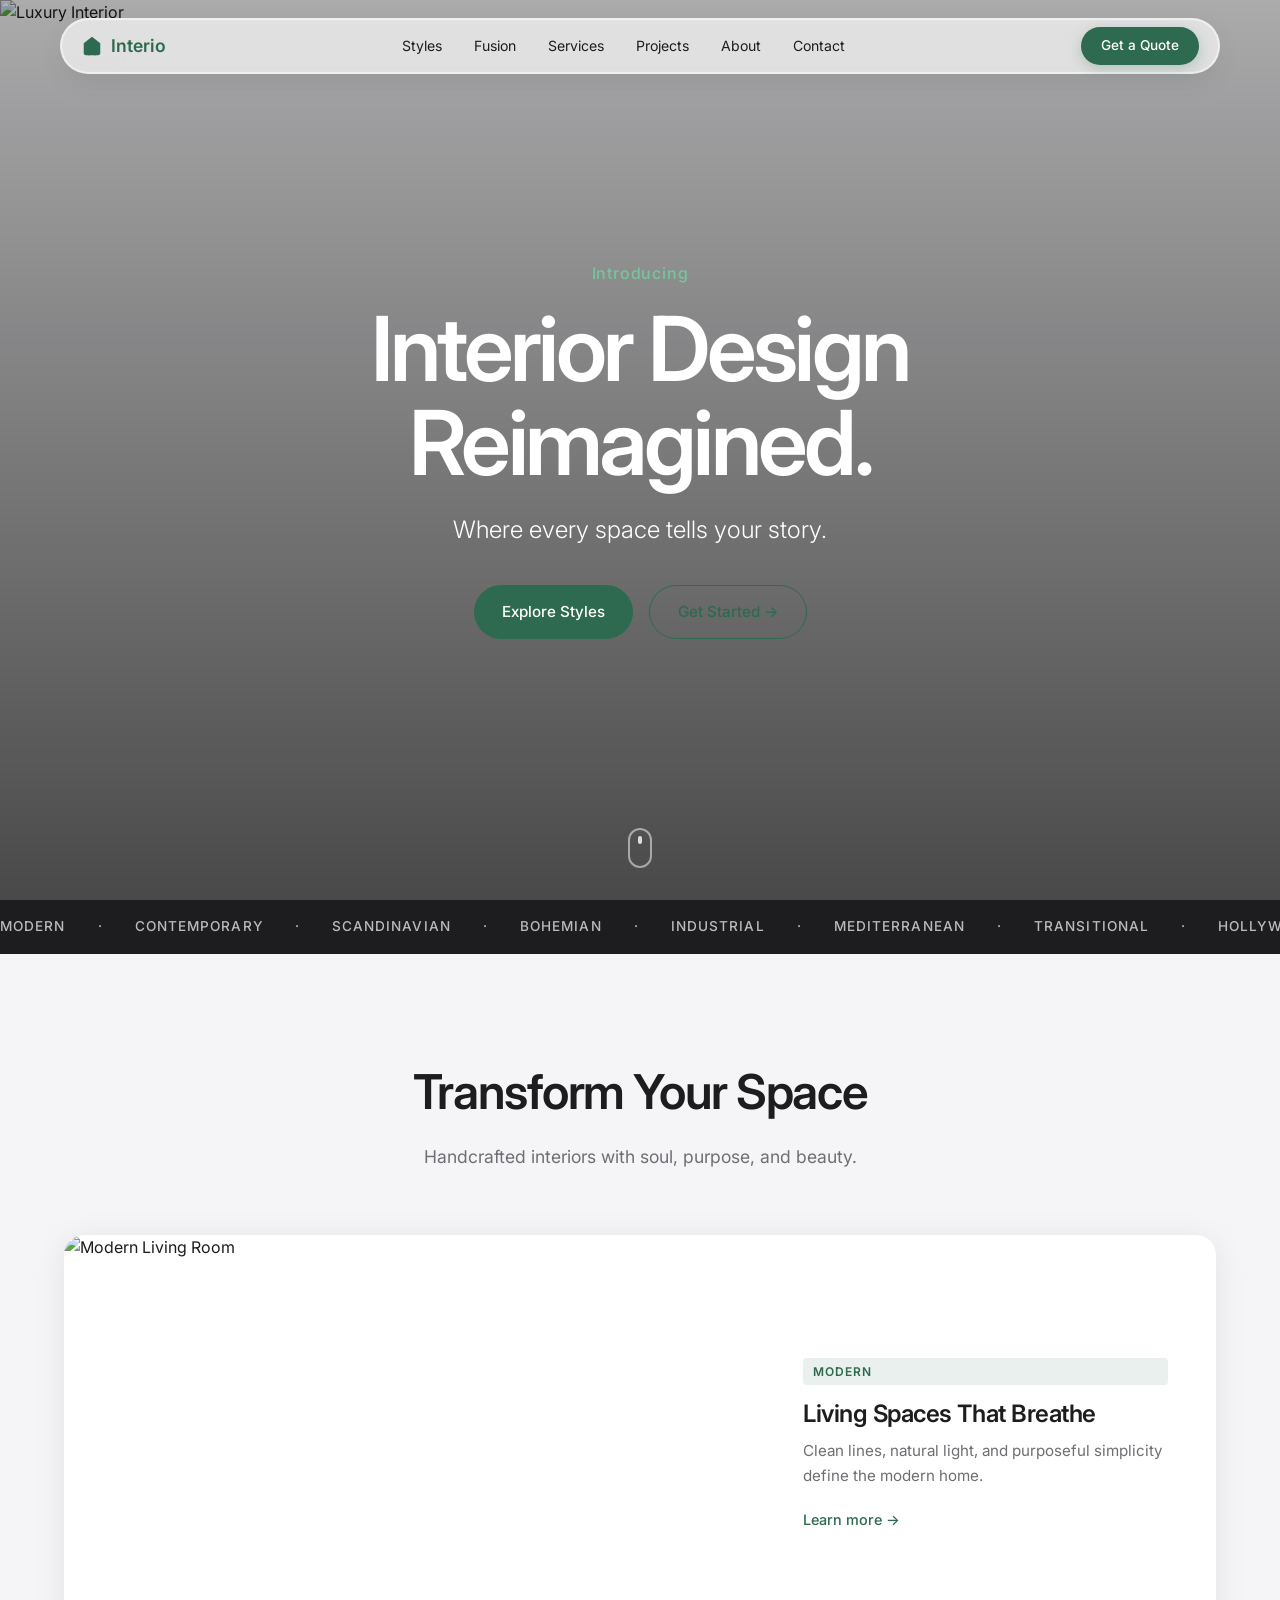
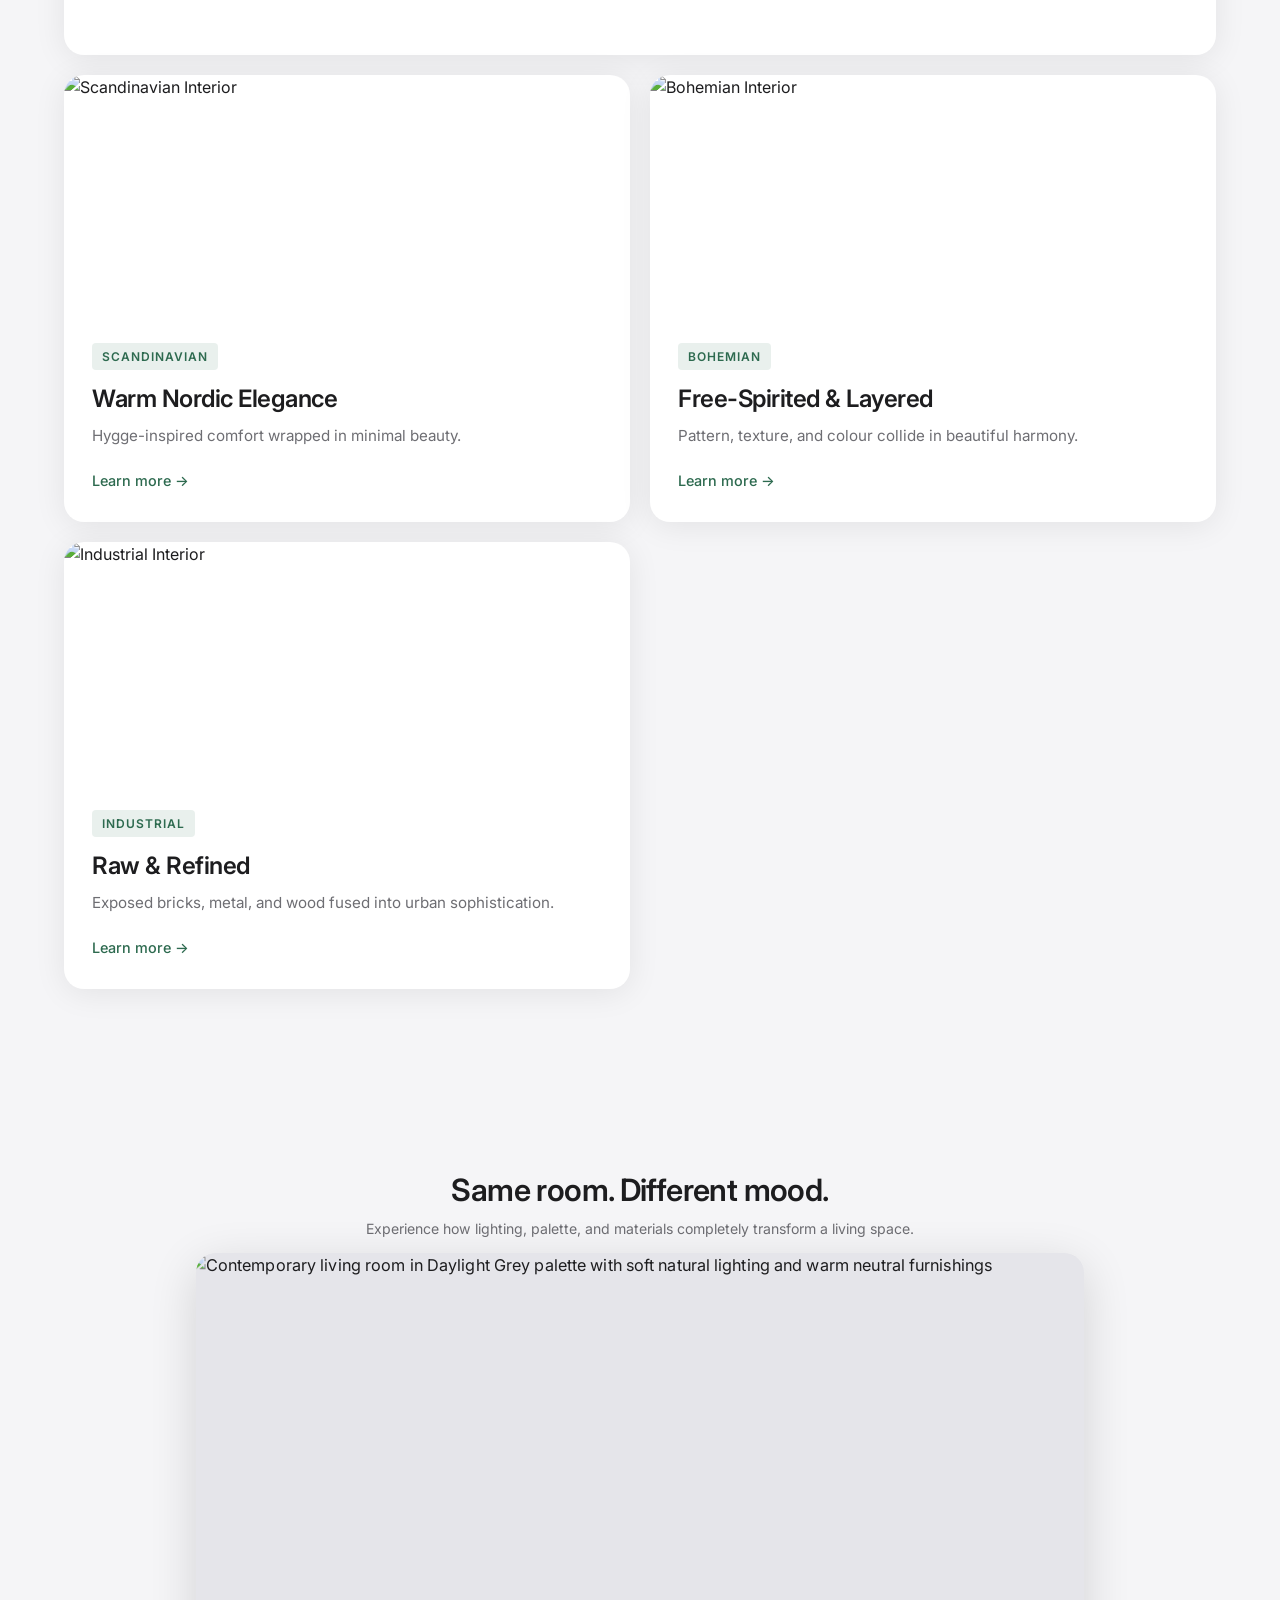
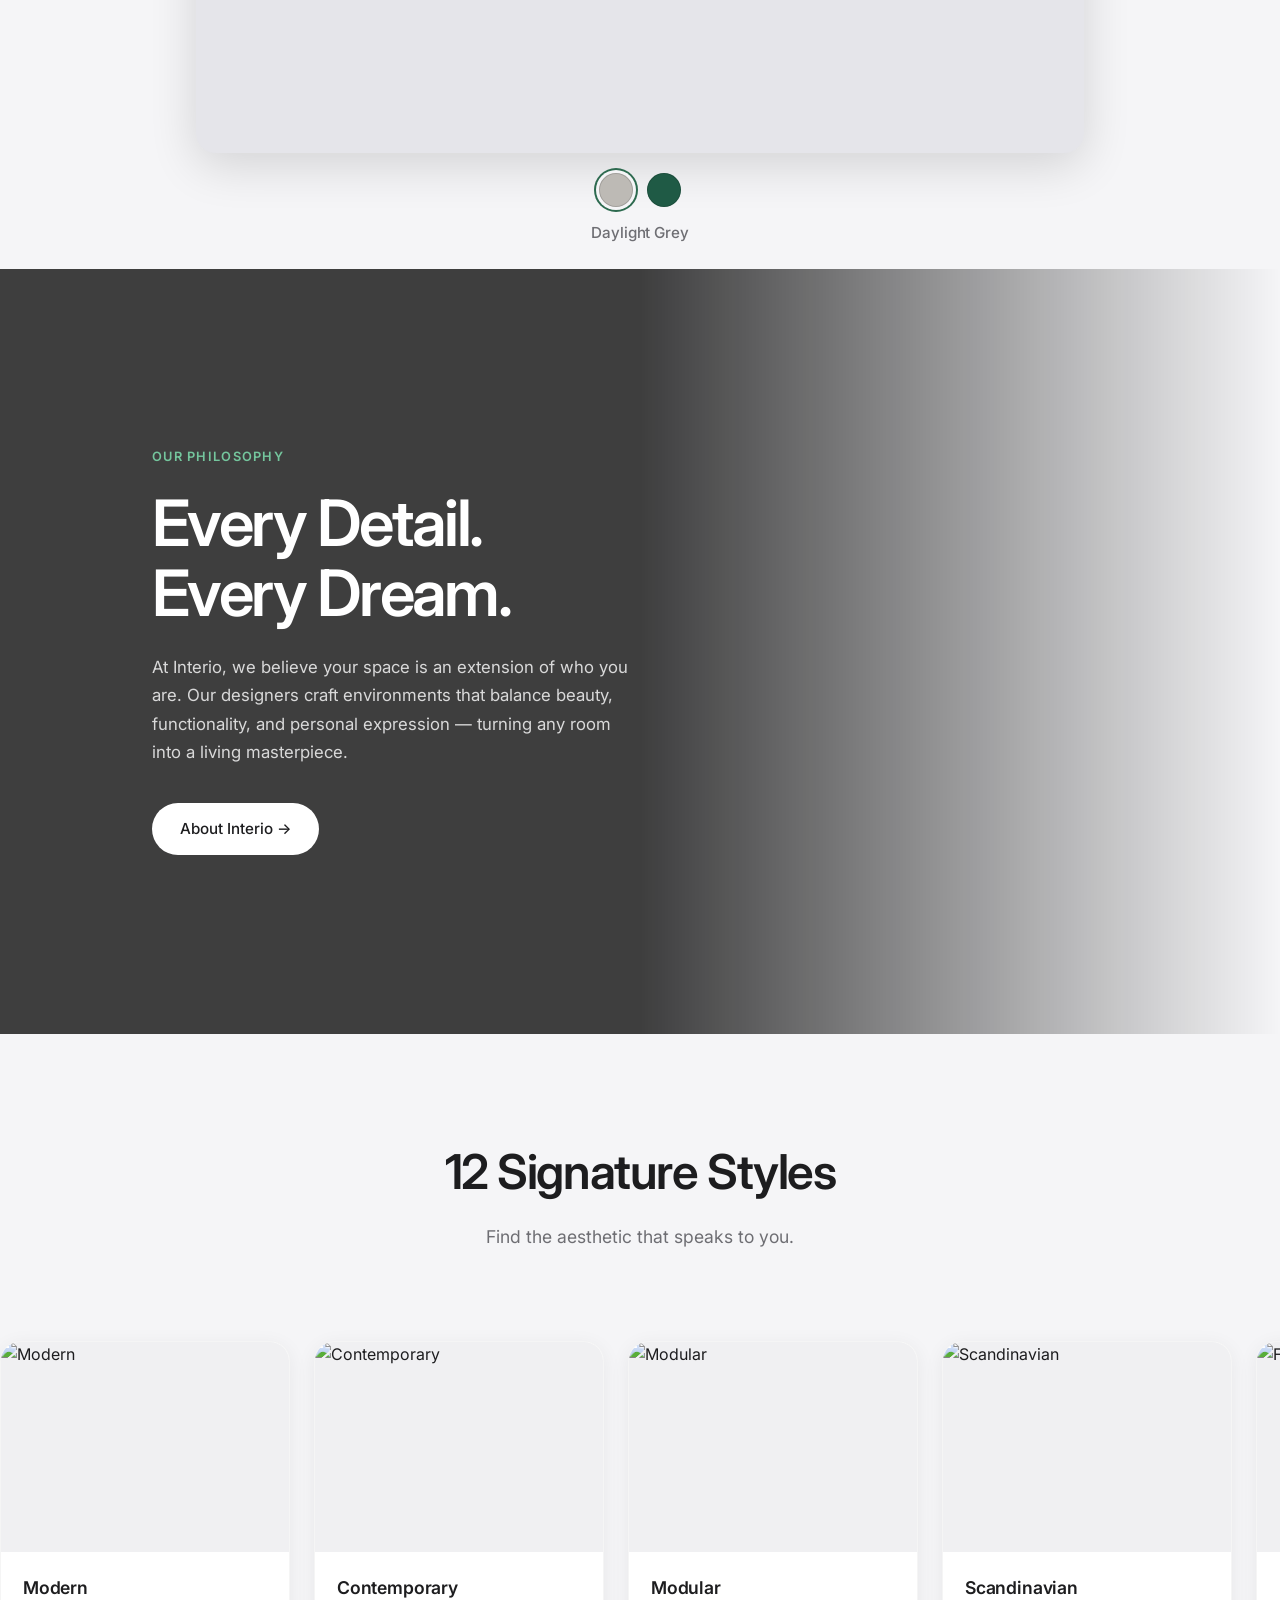
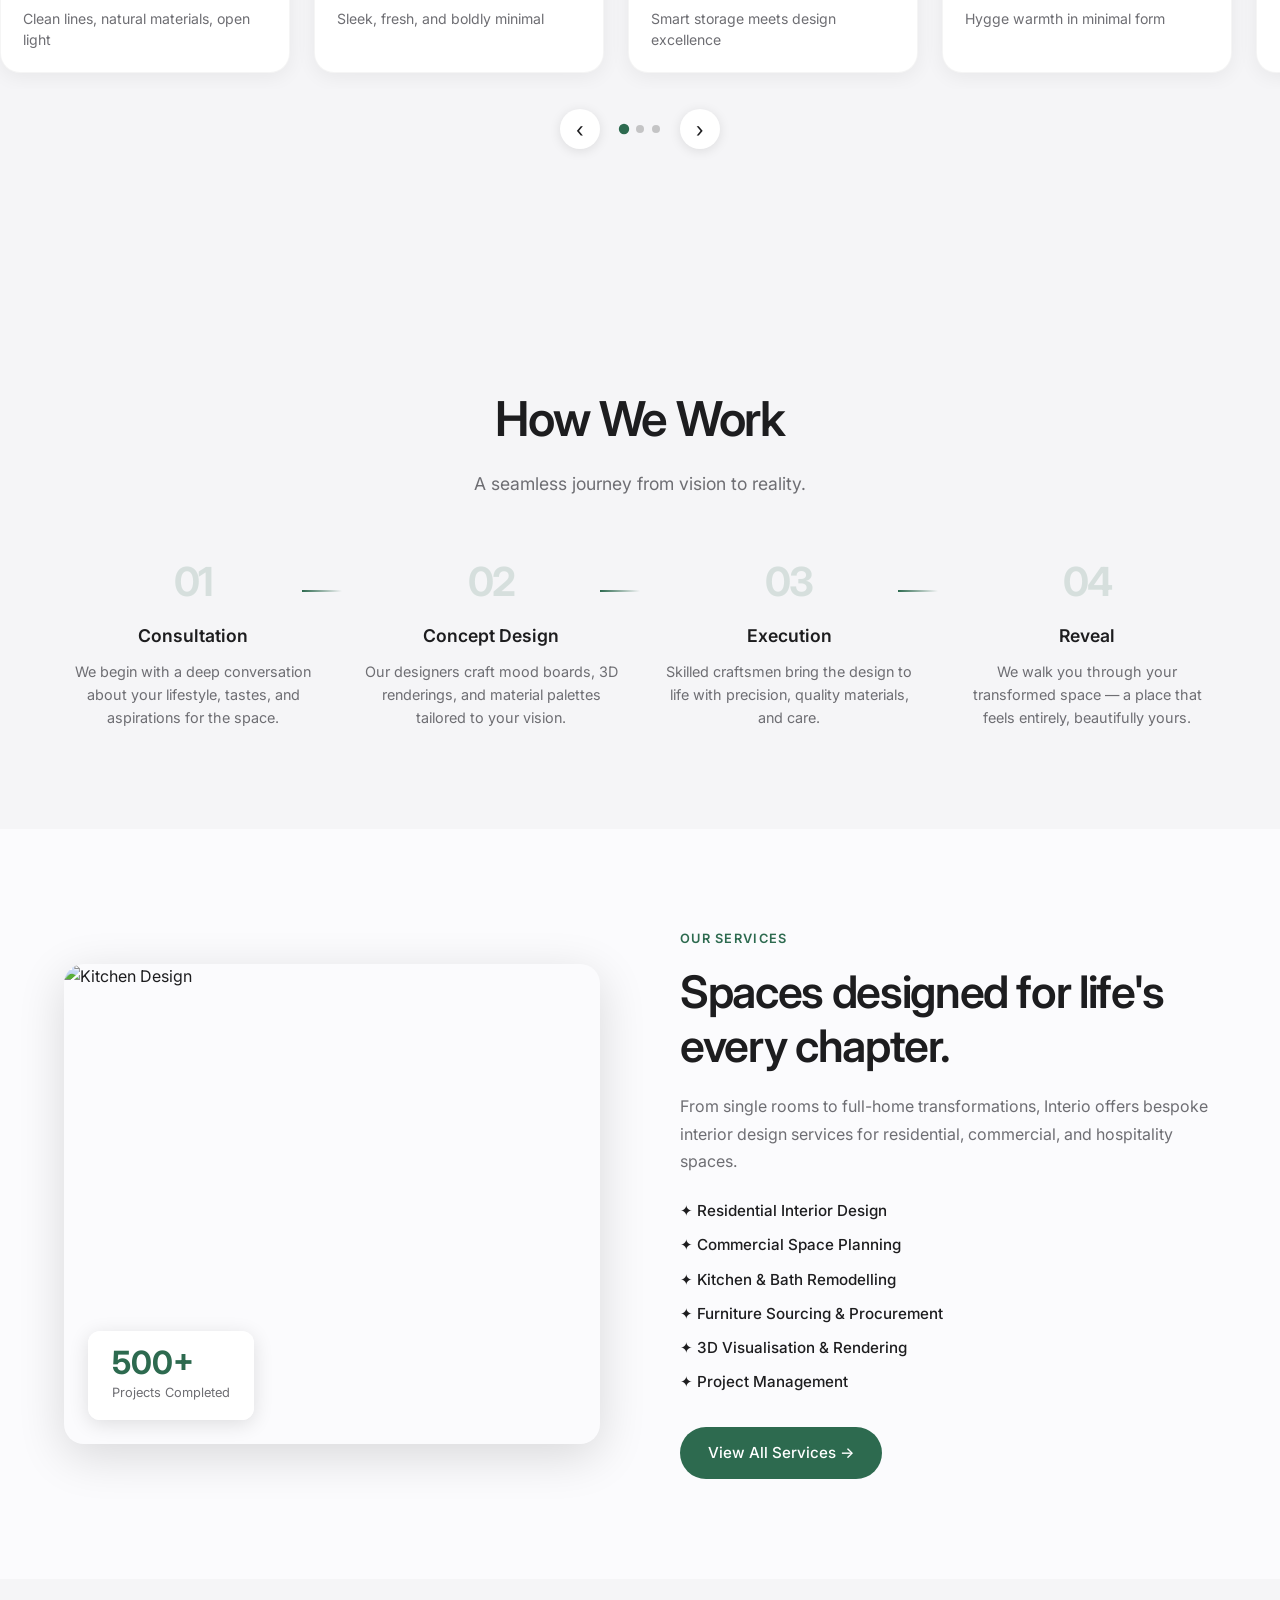
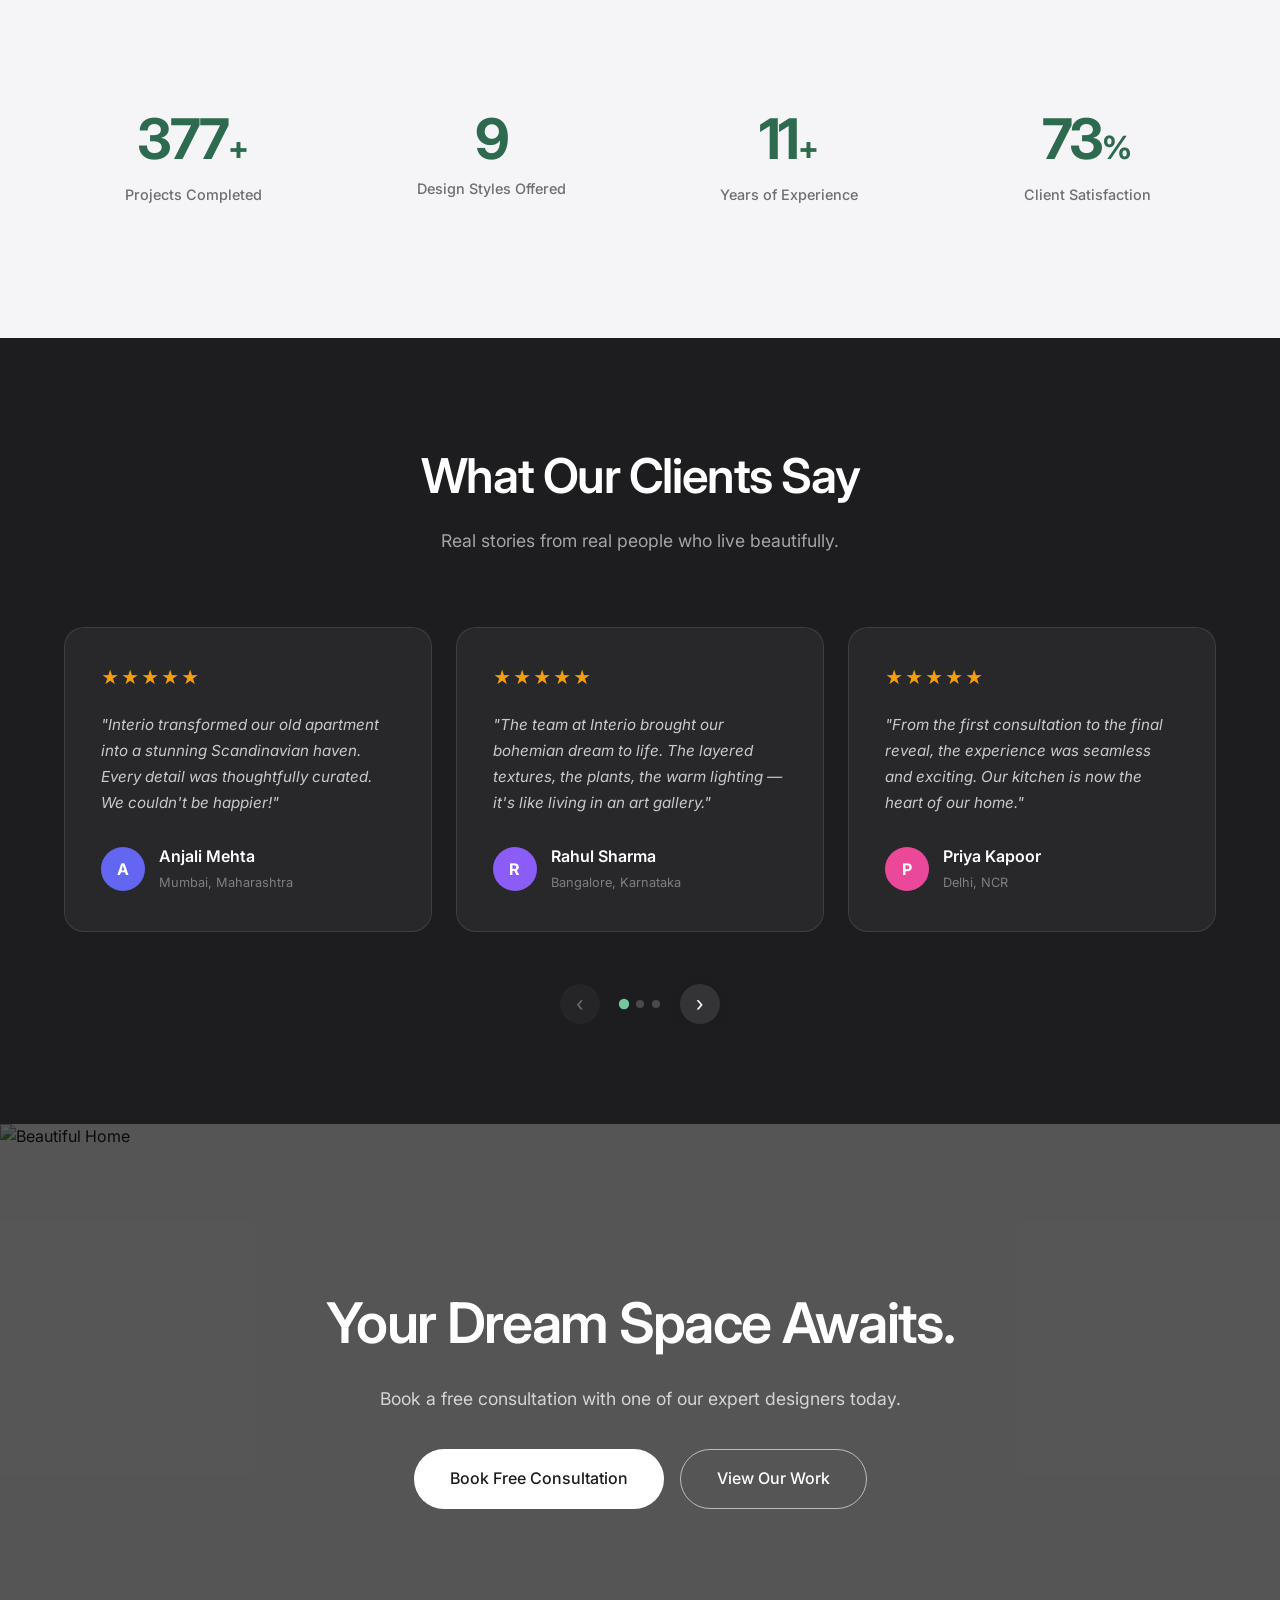
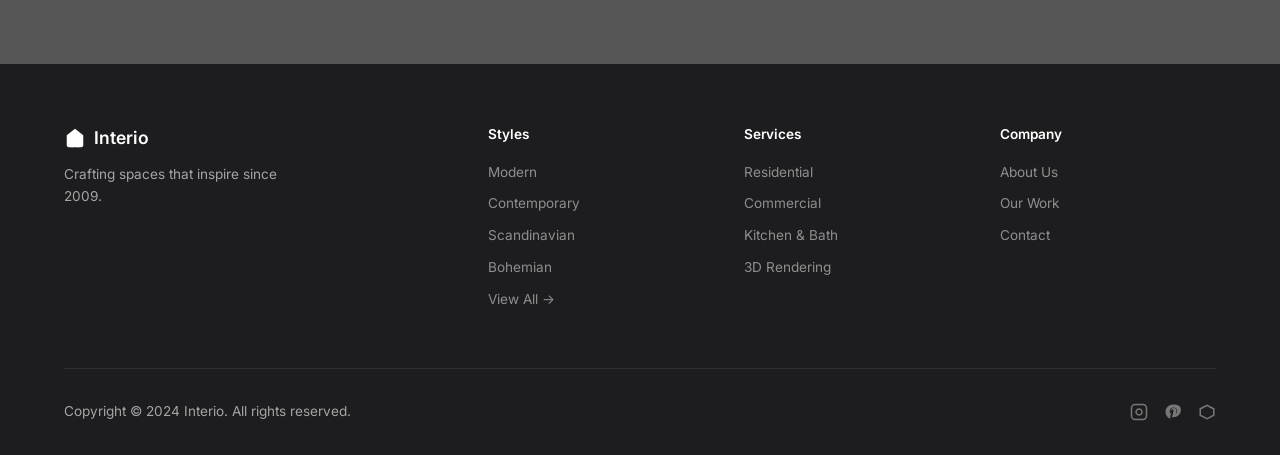
==== commit 451981b4: "fixes new page" ====
--- a/index.html
+++ b/index.html
@@ -4,6 +4,11 @@
   <meta charset="UTF-8" />
   <meta name="viewport" content="width=device-width, initial-scale=1.0" />
   <title>Interio – Interior Design Reimagined</title>
+  <link rel="icon" type="image/svg+xml" href="/images/favicon.svg">
+  <link rel="icon" type="image/png" sizes="32x32" href="/images/favicon-32.png">
+  <link rel="icon" href="/favicon.ico" sizes="any">
+  <link rel="apple-touch-icon" href="/images/apple-touch-icon.png">
+  <meta name="theme-color" content="#2d6a4f">
   <link rel="stylesheet" href="./css/main.css">
   <link rel="preconnect" href="https://fonts.googleapis.com" />
   <link rel="preconnect" href="https://fonts.gstatic.com" crossorigin />
@@ -159,7 +164,7 @@
   </section>
 
   <!-- ===== ROOM LOOK SWITCHER ===== -->
-  <section class="room-switcher-section section-padding">
+  <section class="room-switcher-section section-padding" id="roomSwitcher">
     <div class="container">
       <div class="section-header reveal-up">
         <h2>Same room. Different mood.</h2>
--- a/css/main.css
+++ b/css/main.css
@@ -34,7 +34,8 @@
 html {
   scroll-behavior: smooth;
   font-size: 16px;
-  overflow-x: hidden;
+  scrollbar-width: none;      /* Firefox */
+  -ms-overflow-style: none;   /* old Edge/IE */
 }
 
 body {
@@ -44,6 +45,16 @@
   line-height: 1.6;
   overflow-x: hidden;
   -webkit-font-smoothing: antialiased;
+  scrollbar-width: none;      /* Firefox */
+  -ms-overflow-style: none;   /* old Edge/IE */
+}
+
+html::-webkit-scrollbar,
+body::-webkit-scrollbar,
+*::-webkit-scrollbar {
+  display: none;              /* Chrome, Edge, Safari */
+  width: 0;
+  height: 0;
 }
 
 img { display: block; width: 100%; height: 100%; object-fit: cover; }
@@ -493,16 +504,28 @@
   display: flex;
   gap: 24px;
   padding: 16px 32px;
-  transition: transform 0.8s cubic-bezier(0.16, 1, 0.3, 1);
-  will-change: transform;
+  overflow-x: auto;
+  overflow-y: hidden;
+  scroll-snap-type: x mandatory;
+  scroll-behavior: smooth;
+  -webkit-overflow-scrolling: touch;
+  overscroll-behavior-x: contain;
+  scrollbar-width: none;
+  -ms-overflow-style: none;
   cursor: grab;
   user-select: none;
   -webkit-user-select: none;
 }
+.carousel__track::-webkit-scrollbar {
+  display: none;
+  width: 0;
+  height: 0;
+}
 .carousel__track:active { cursor: grabbing; }
 
 .style-card {
   flex: 0 0 290px;
+  scroll-snap-align: start;
   background: var(--clr-white);
   border-radius: var(--radius);
   overflow: hidden;
@@ -555,20 +578,29 @@
   box-shadow: 0 2px 12px rgba(0,0,0,0.1);
   font-size: 1.3rem;
   display: flex; align-items: center; justify-content: center;
-  transition: background 0.2s, transform 0.2s, box-shadow 0.2s;
+  transition: background 0.2s, transform 0.2s, box-shadow 0.2s, opacity 0.2s;
   color: var(--clr-text);
-}
-.carousel__btn:hover {
+  cursor: pointer;
+}
+.carousel__btn:hover:not(:disabled):not([aria-disabled="true"]) {
   background: var(--clr-accent);
   color: #fff;
   transform: scale(1.1);
   box-shadow: 0 4px 16px rgba(45,106,79,0.3);
 }
+.carousel__btn:disabled,
+.carousel__btn[aria-disabled="true"] {
+  opacity: 0.35;
+  cursor: not-allowed;
+  pointer-events: none;
+  box-shadow: none;
+  transform: none !important;
+}
 .carousel__btn.dark {
   background: rgba(255,255,255,0.1);
   color: #fff;
 }
-.carousel__btn.dark:hover { background: var(--clr-accent); }
+.carousel__btn.dark:hover:not(:disabled):not([aria-disabled="true"]) { background: var(--clr-accent); }
 .carousel__dots {
   display: flex;
   gap: 8px;
@@ -577,6 +609,8 @@
 .carousel__dot {
   width: 8px; height: 8px;
   border-radius: 50%;
+  border: none;
+  padding: 0;
   background: rgba(0,0,0,0.2);
   transition: background 0.3s, transform 0.3s;
   cursor: pointer;
@@ -728,11 +762,28 @@
 .testimonial-track {
   display: flex;
   gap: 24px;
-  transition: transform 0.5s cubic-bezier(0.25, 0.46, 0.45, 0.94);
   padding: 8px 0 32px;
-}
+  overflow-x: auto;
+  overflow-y: hidden;
+  scroll-snap-type: x mandatory;
+  scroll-behavior: smooth;
+  -webkit-overflow-scrolling: touch;
+  overscroll-behavior-x: contain;
+  scrollbar-width: none;
+  -ms-overflow-style: none;
+  cursor: grab;
+  user-select: none;
+  -webkit-user-select: none;
+}
+.testimonial-track::-webkit-scrollbar {
+  display: none;
+  width: 0;
+  height: 0;
+}
+.testimonial-track:active { cursor: grabbing; }
 .testimonial-card {
   flex: 0 0 calc(33.333% - 16px);
+  scroll-snap-align: start;
   background: rgba(255,255,255,0.05);
   border: 1px solid rgba(255,255,255,0.1);
   border-radius: var(--radius);
@@ -1251,8 +1302,29 @@
 .form-submit:hover { background: #235a40; transform: scale(1.02); }
 
 /* ---- ROOM LOOK SWITCHER ----------------------------------- */
-.room-switcher-section {
+.room-switcher-section,
+.room-switcher-section.section-padding {
   position: relative;
+  padding-top: 76px;
+  padding-bottom: 24px;
+  scroll-margin-top: 72px;
+}
+
+.room-switcher-section .section-header {
+  margin-bottom: 12px;
+}
+
+.room-switcher-section .section-header h2 {
+  font-size: clamp(1.5rem, 2.4vw, 2.1rem);
+  margin-bottom: 4px;
+  letter-spacing: -0.02em;
+}
+
+.room-switcher-section .section-header p {
+  font-size: clamp(0.88rem, 1.1vw, 0.98rem);
+  color: var(--clr-text-sec);
+  max-width: 600px;
+  margin: 0 auto;
 }
 
 .room-switcher {
@@ -1262,7 +1334,9 @@
 
 .room-stage {
   position: relative;
-  width: 100%;
+  width: min(100%, calc((100vh - 400px) * 16 / 9));
+  width: min(100%, calc((100svh - 400px) * 16 / 9));
+  margin-inline: auto;
   aspect-ratio: 16 / 9;
   border-radius: var(--radius);
   overflow: hidden;
@@ -1284,6 +1358,8 @@
   width: 100%;
   height: 100%;
   object-fit: cover;
+  transform: scale(1.015);
+  transform-origin: center top;
 }
 
 /* Steady state for current active look */
@@ -1318,8 +1394,8 @@
   flex-direction: column;
   align-items: center;
   justify-content: center;
-  margin-top: 28px;
-  gap: 12px;
+  margin-top: 14px;
+  gap: 8px;
 }
 
 .room-dots {
@@ -1418,6 +1494,30 @@
   .stats__grid { grid-template-columns: repeat(2, 1fr); }
 }
 
+@media (max-width: 639px) {
+  .room-switcher-section,
+  .room-switcher-section.section-padding {
+    padding-top: 76px;
+    padding-bottom: 28px;
+    scroll-margin-top: 70px;
+  }
+  .room-switcher-section .section-header {
+    margin-bottom: 12px;
+  }
+  .room-switcher {
+    padding: 0;
+  }
+  .room-stage {
+    width: 100%;
+    aspect-ratio: 4 / 3;
+    max-width: 100%;
+  }
+  .room-controls {
+    margin-top: 14px;
+    gap: 8px;
+  }
+}
+
 @media (max-width: 480px) {
   .section-padding { padding: 64px 0; }
   .hero__title { font-size: 2.8rem; }
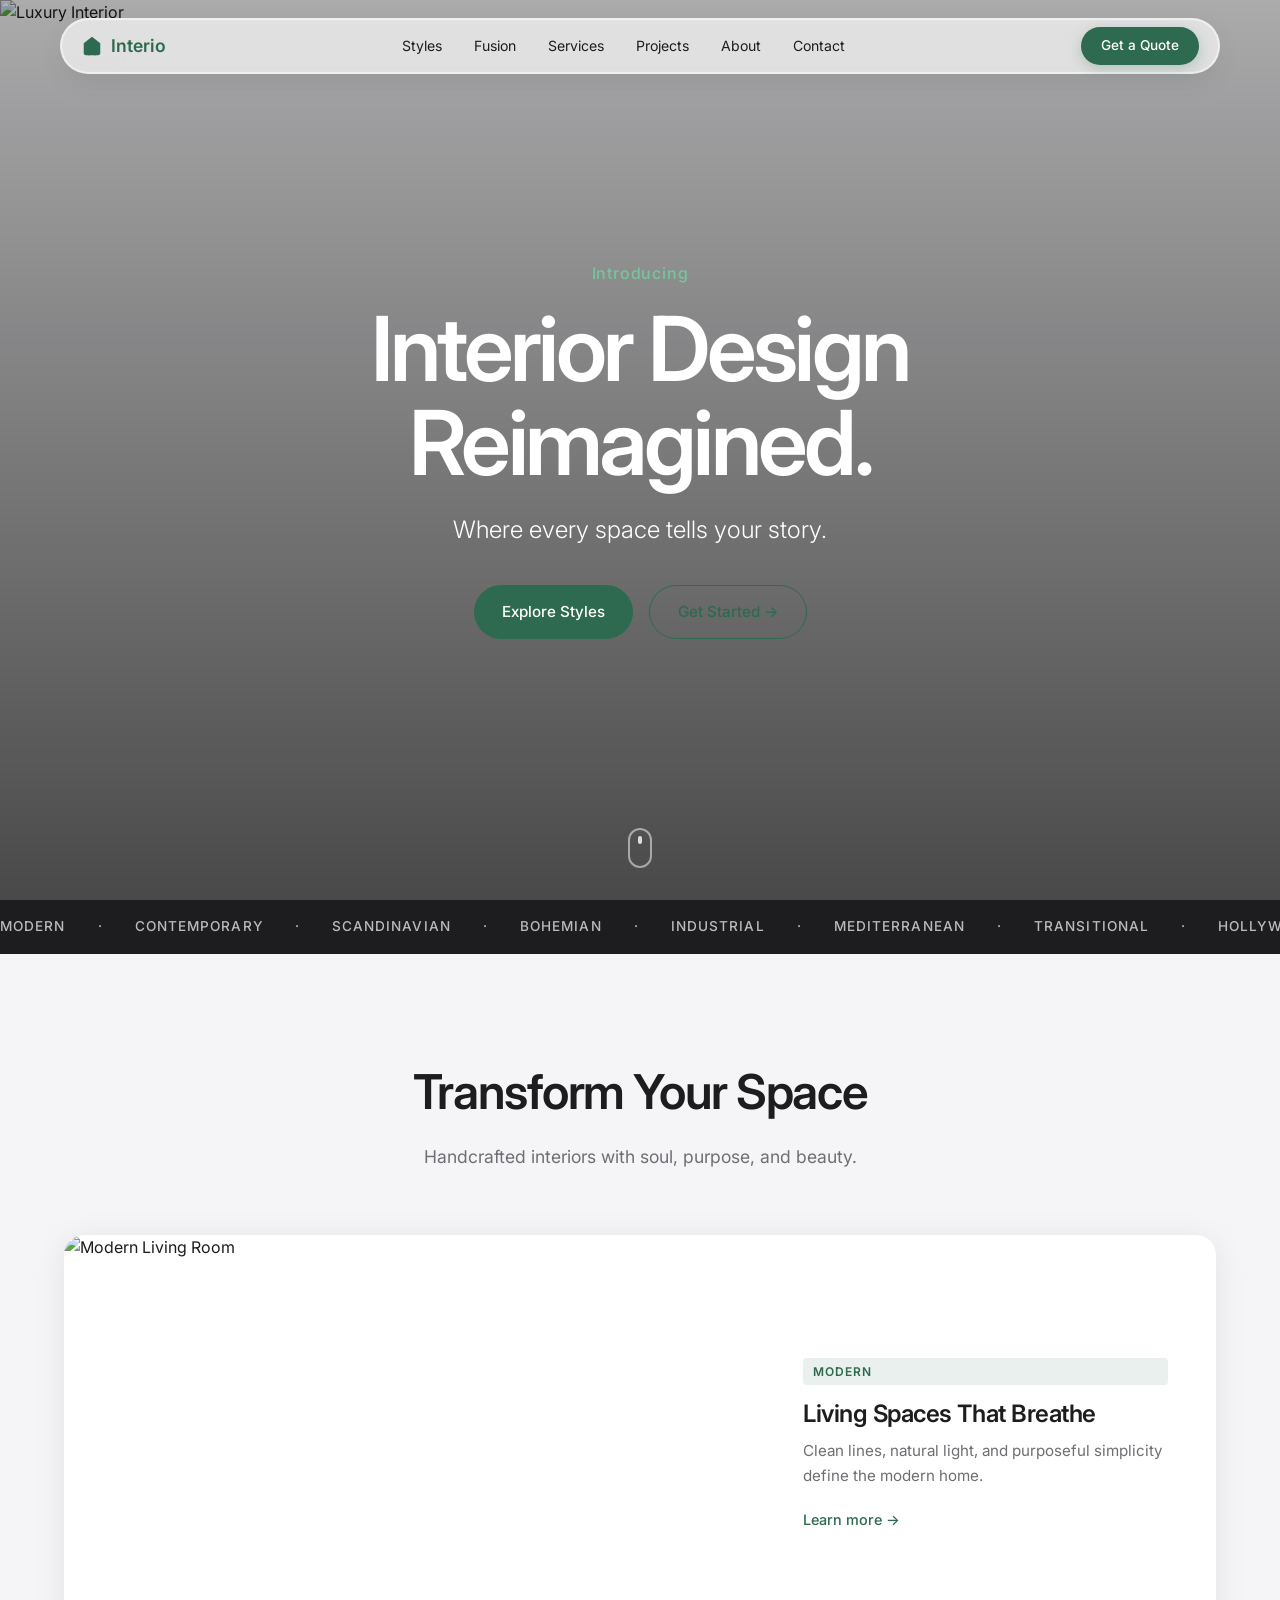
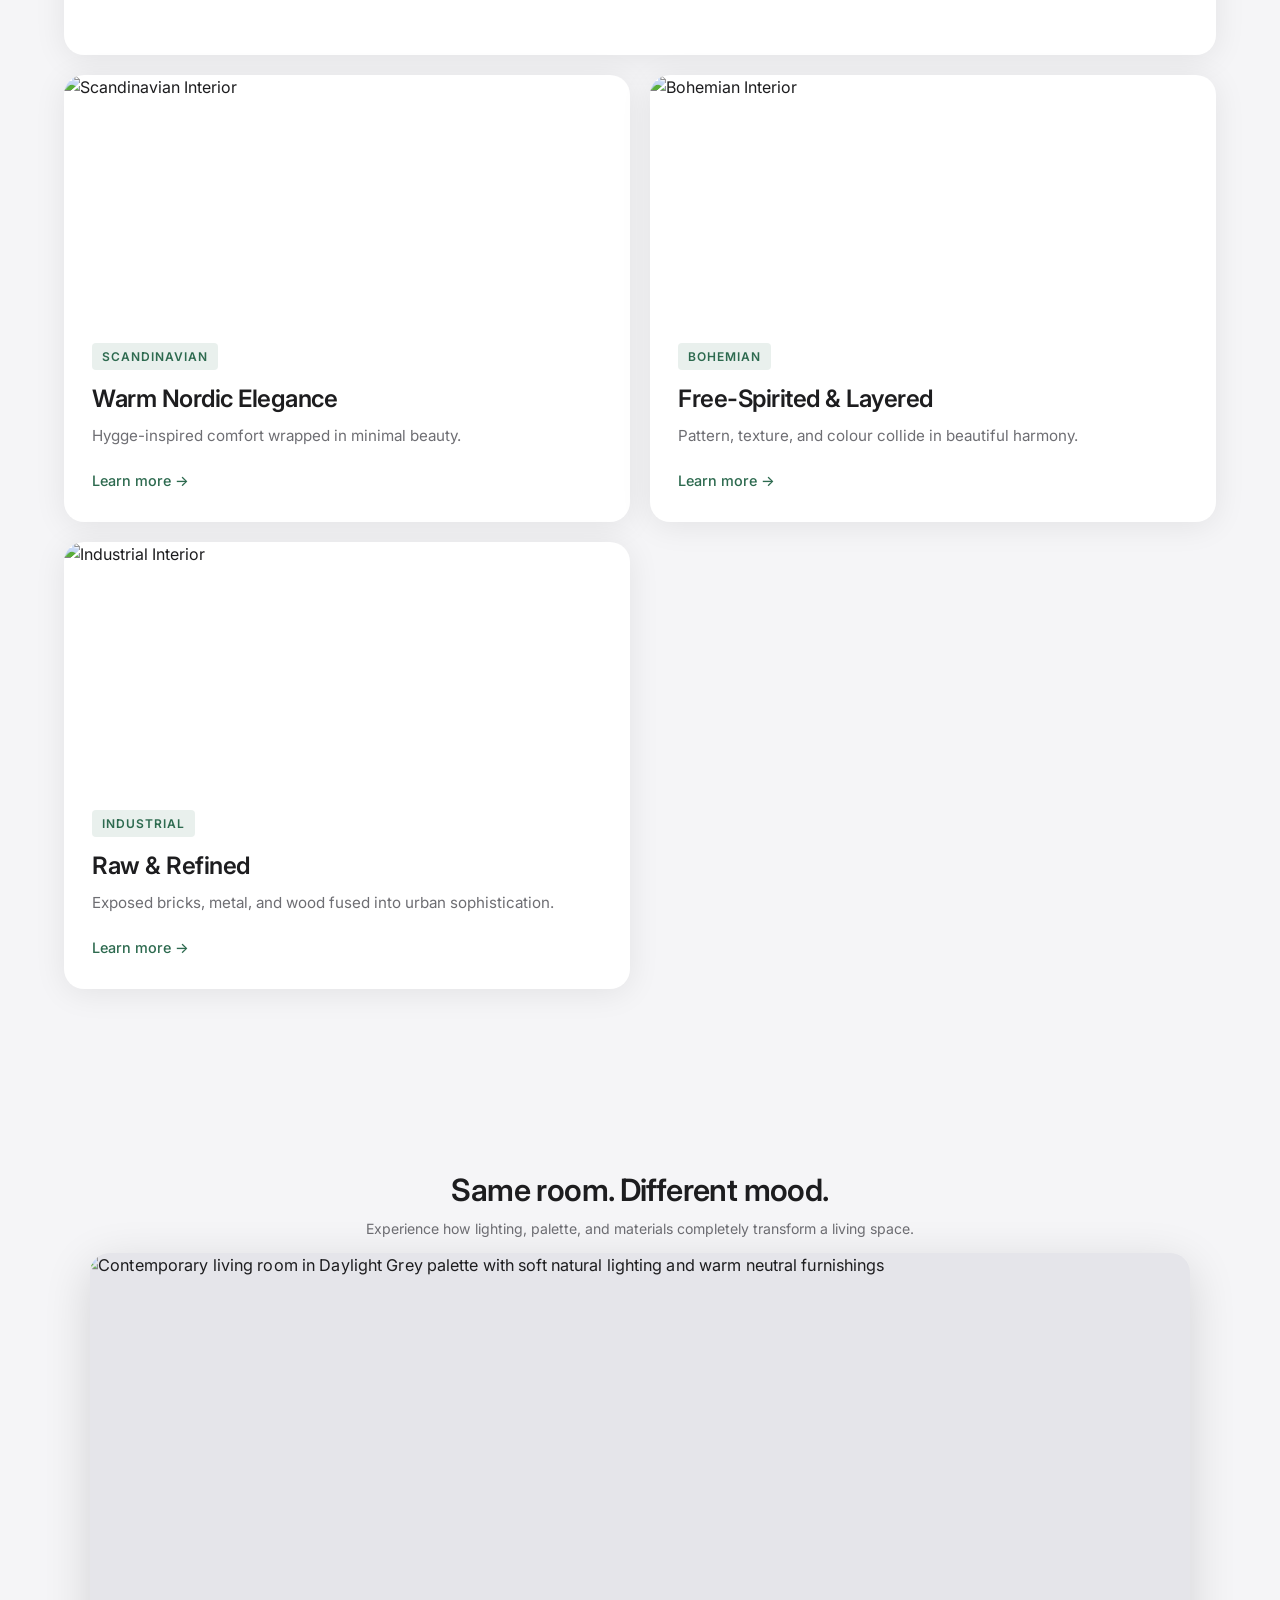
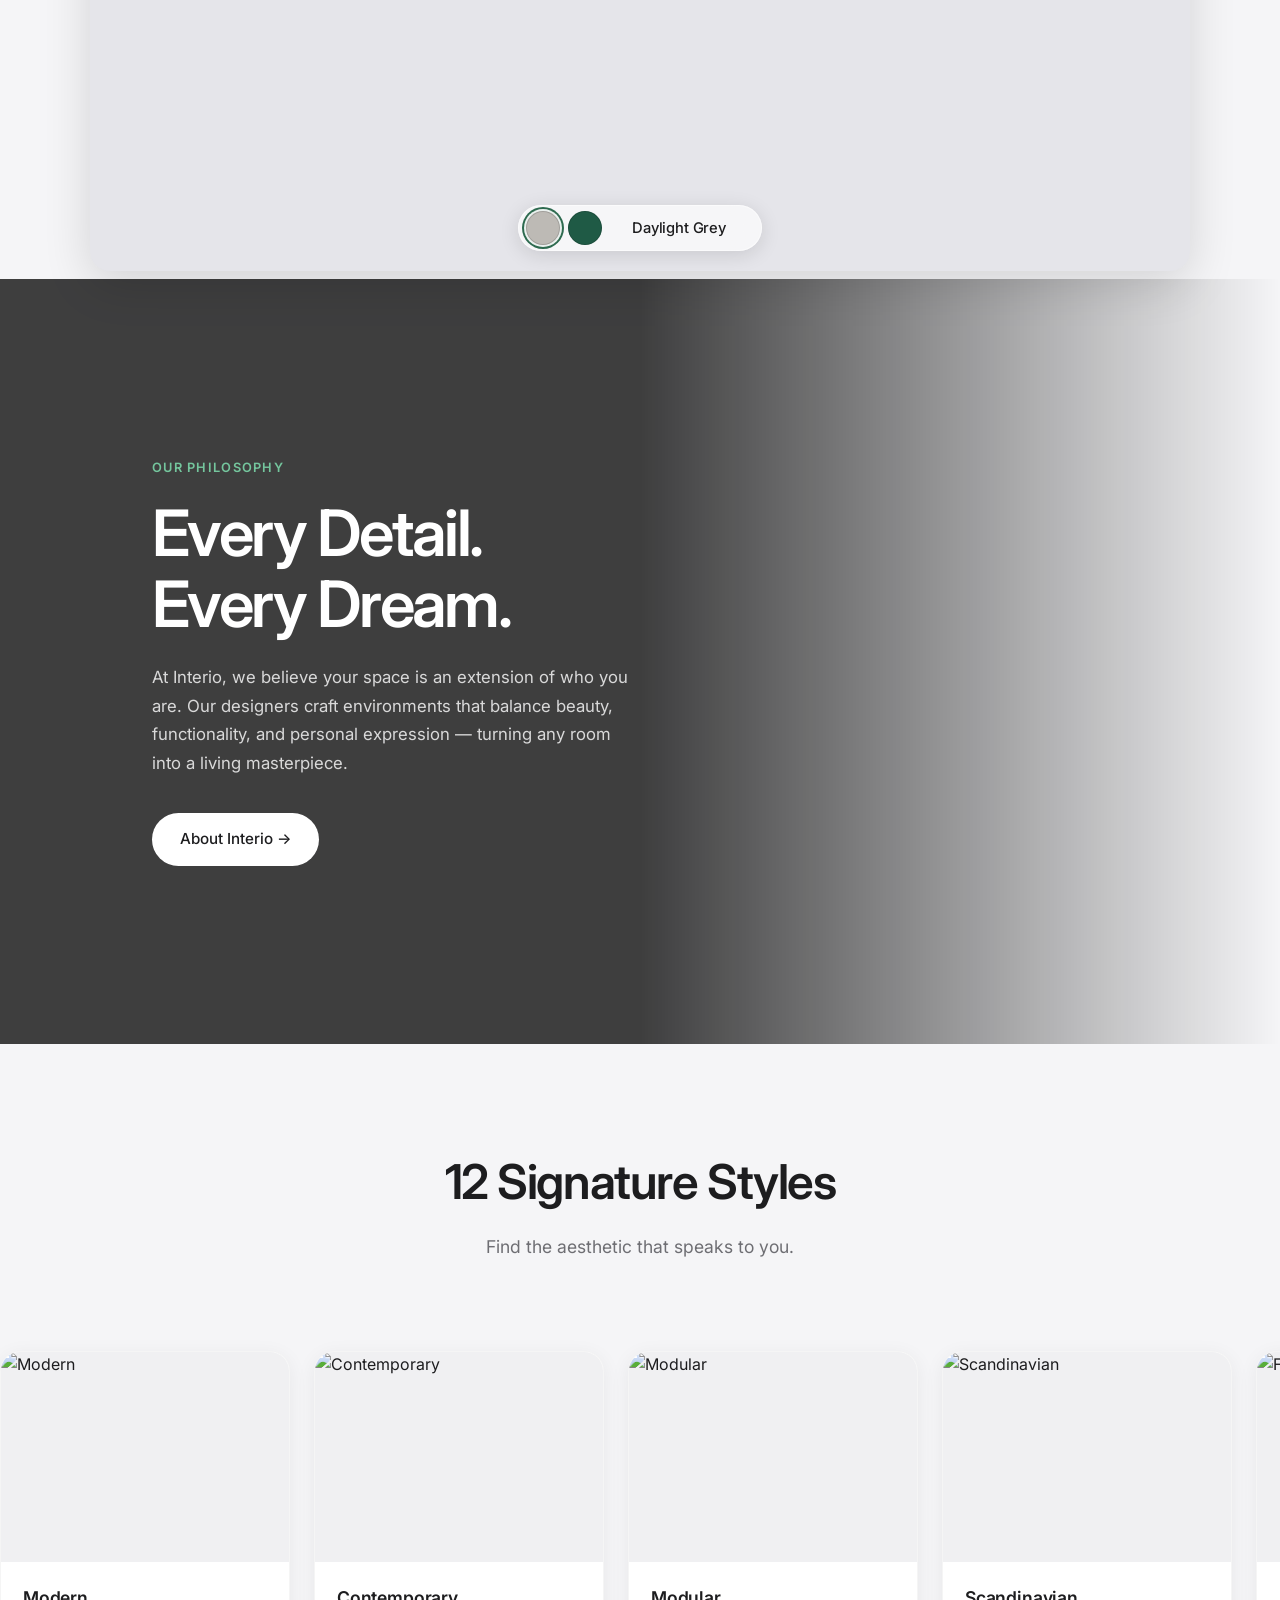
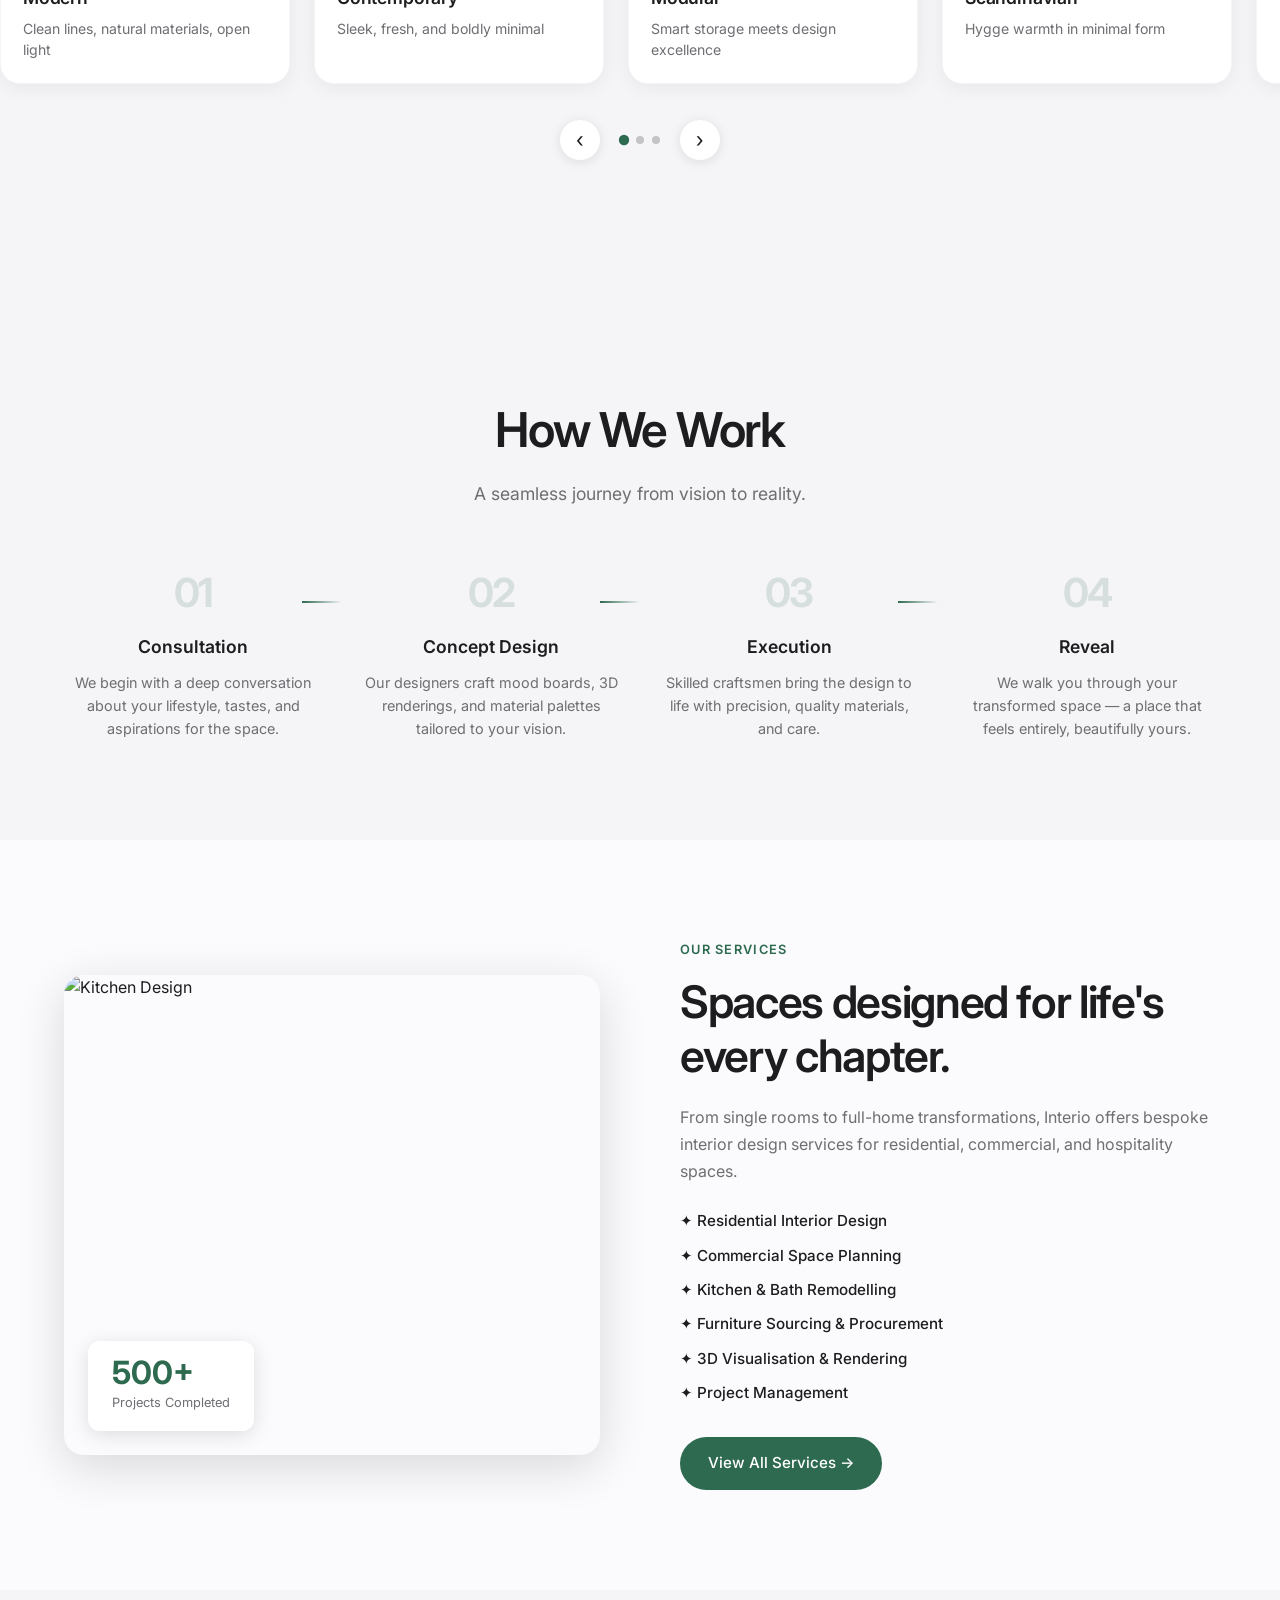
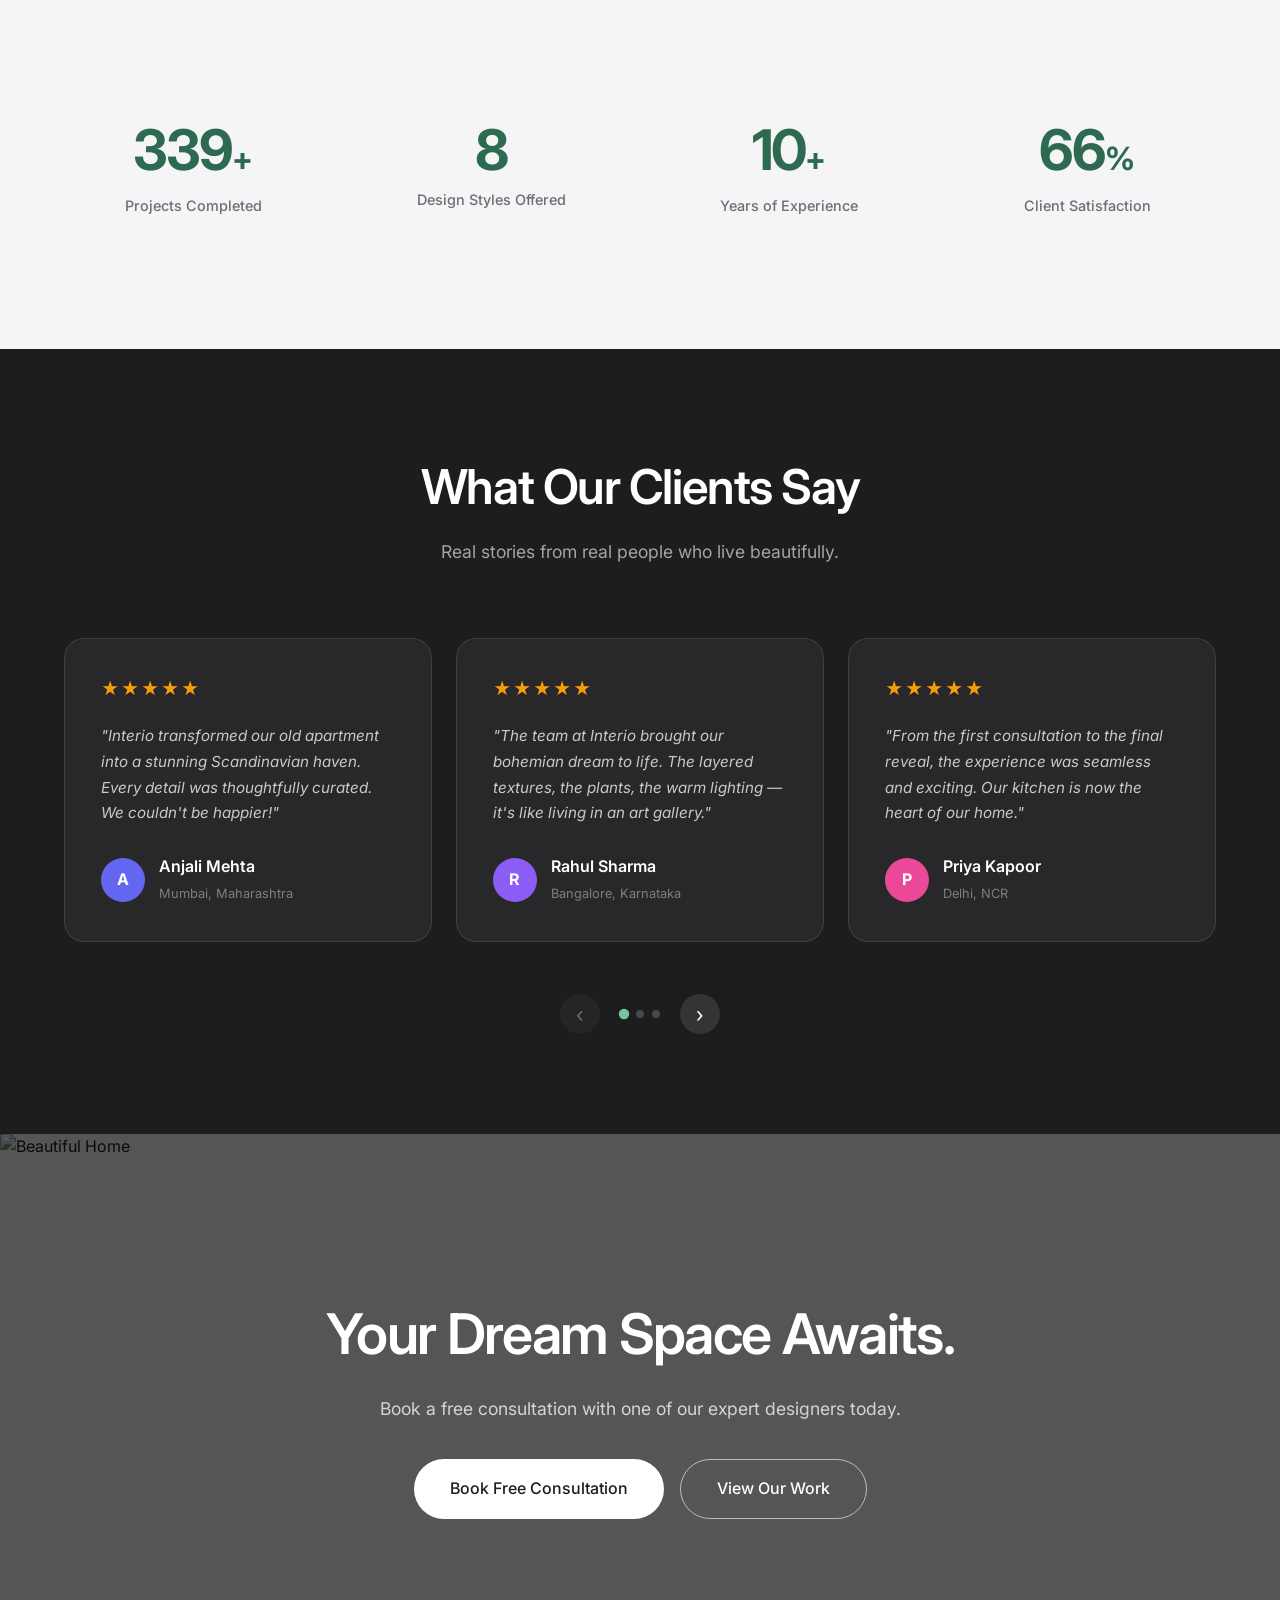
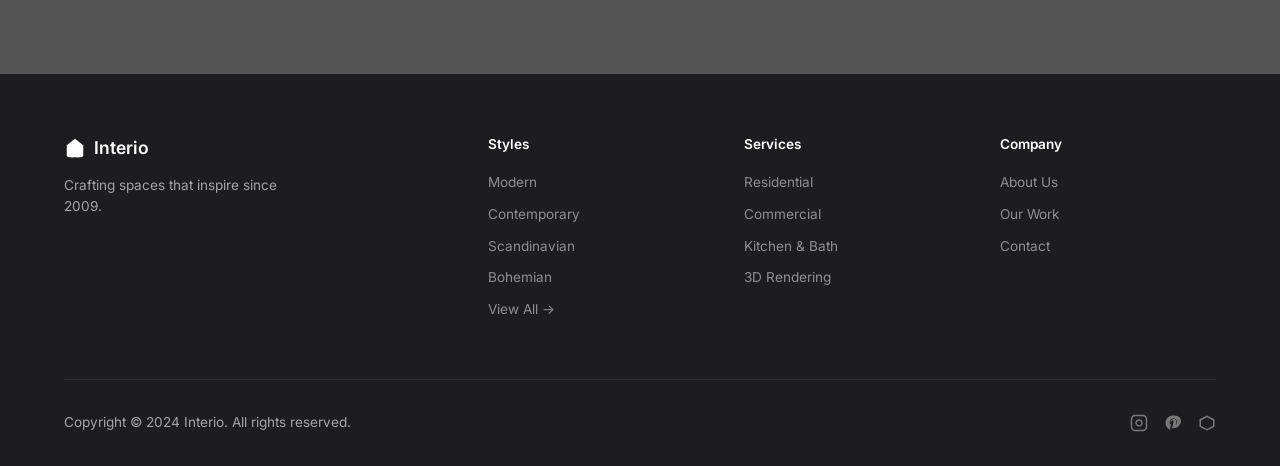
==== commit 1ff00980: "fixes new page" ====
--- a/index.html
+++ b/index.html
@@ -172,11 +172,11 @@
       </div>
 
       <div class="room-switcher reveal-scale">
-        <div class="room-stage" id="roomStage"></div>
-
-        <div class="room-controls">
-          <div class="room-dots" role="group" aria-label="Room look options" id="roomDots"></div>
-          <p class="room-label" id="roomLabel" aria-live="polite"></p>
+        <div class="room-stage" id="roomStage">
+          <div class="room-controls">
+            <div class="room-dots" role="group" aria-label="Room look options" id="roomDots"></div>
+            <p class="room-label" id="roomLabel" aria-live="polite"></p>
+          </div>
         </div>
       </div>
     </div>
--- a/css/main.css
+++ b/css/main.css
@@ -1306,7 +1306,7 @@
 .room-switcher-section.section-padding {
   position: relative;
   padding-top: 76px;
-  padding-bottom: 24px;
+  padding-bottom: 8px;
   scroll-margin-top: 72px;
 }
 
@@ -1328,14 +1328,14 @@
 }
 
 .room-switcher {
-  max-width: 1040px;
+  max-width: 1100px;
   margin: 0 auto;
 }
 
 .room-stage {
   position: relative;
-  width: min(100%, calc((100vh - 400px) * 16 / 9));
-  width: min(100%, calc((100svh - 400px) * 16 / 9));
+  width: min(100%, 1100px, calc((100vh - 190px) * 16 / 9));
+  width: min(100%, 1100px, calc((100svh - 190px) * 16 / 9));
   margin-inline: auto;
   aspect-ratio: 16 / 9;
   border-radius: var(--radius);
@@ -1390,20 +1390,31 @@
 }
 
 .room-controls {
-  display: flex;
-  flex-direction: column;
+  position: absolute;
+  bottom: 20px;
+  left: 50%;
+  transform: translateX(-50%);
+  z-index: 10;
+  display: flex;
+  flex-direction: row;
   align-items: center;
   justify-content: center;
-  margin-top: 14px;
-  gap: 8px;
+  background: rgba(255, 255, 255, 0.65);
+  backdrop-filter: blur(14px);
+  -webkit-backdrop-filter: blur(14px);
+  border-radius: 980px;
+  padding: 6px 18px 6px 8px;
+  gap: 12px;
+  box-shadow: 0 4px 20px rgba(0, 0, 0, 0.12), inset 0 0 0 1px rgba(255, 255, 255, 0.5);
+  pointer-events: auto;
 }
 
 .room-dots {
   display: inline-flex;
   align-items: center;
   justify-content: center;
-  gap: 14px;
-  padding: 6px;
+  gap: 8px;
+  padding: 0;
 }
 
 .room-dot {
@@ -1425,21 +1436,25 @@
 }
 
 .room-dot[aria-pressed="true"] {
-  box-shadow: 0 0 0 3px var(--clr-bg), 0 0 0 5px var(--clr-accent), inset 0 0 0 1px rgba(0, 0, 0, 0.15);
+  box-shadow: 0 0 0 2px rgba(255, 255, 255, 0.9), 0 0 0 4px var(--clr-accent), inset 0 0 0 1px rgba(0, 0, 0, 0.15);
 }
 
 .room-dot:focus-visible {
   outline: 2px solid #0071e3;
-  outline-offset: 6px;
+  outline-offset: 3px;
 }
 
 .room-label {
-  font-size: 0.95rem;
+  display: inline-block;
+  font-size: 0.92rem;
   font-weight: var(--fw-medium);
-  color: var(--clr-text-sec);
+  color: var(--clr-text);
   letter-spacing: -0.01em;
   text-align: center;
   margin: 0;
+  min-width: 130px;
+  flex-shrink: 0;
+  white-space: nowrap;
 }
 
 @media (prefers-reduced-motion: reduce) {
@@ -1498,7 +1513,7 @@
   .room-switcher-section,
   .room-switcher-section.section-padding {
     padding-top: 76px;
-    padding-bottom: 28px;
+    padding-bottom: 8px;
     scroll-margin-top: 70px;
   }
   .room-switcher-section .section-header {
@@ -1513,8 +1528,17 @@
     max-width: 100%;
   }
   .room-controls {
-    margin-top: 14px;
-    gap: 8px;
+    bottom: 16px;
+    padding: 6px 14px 6px 6px;
+    gap: 10px;
+  }
+  .room-dot {
+    width: 34px;
+    height: 34px;
+  }
+  .room-label {
+    min-width: 130px;
+    font-size: 0.88rem;
   }
 }
 
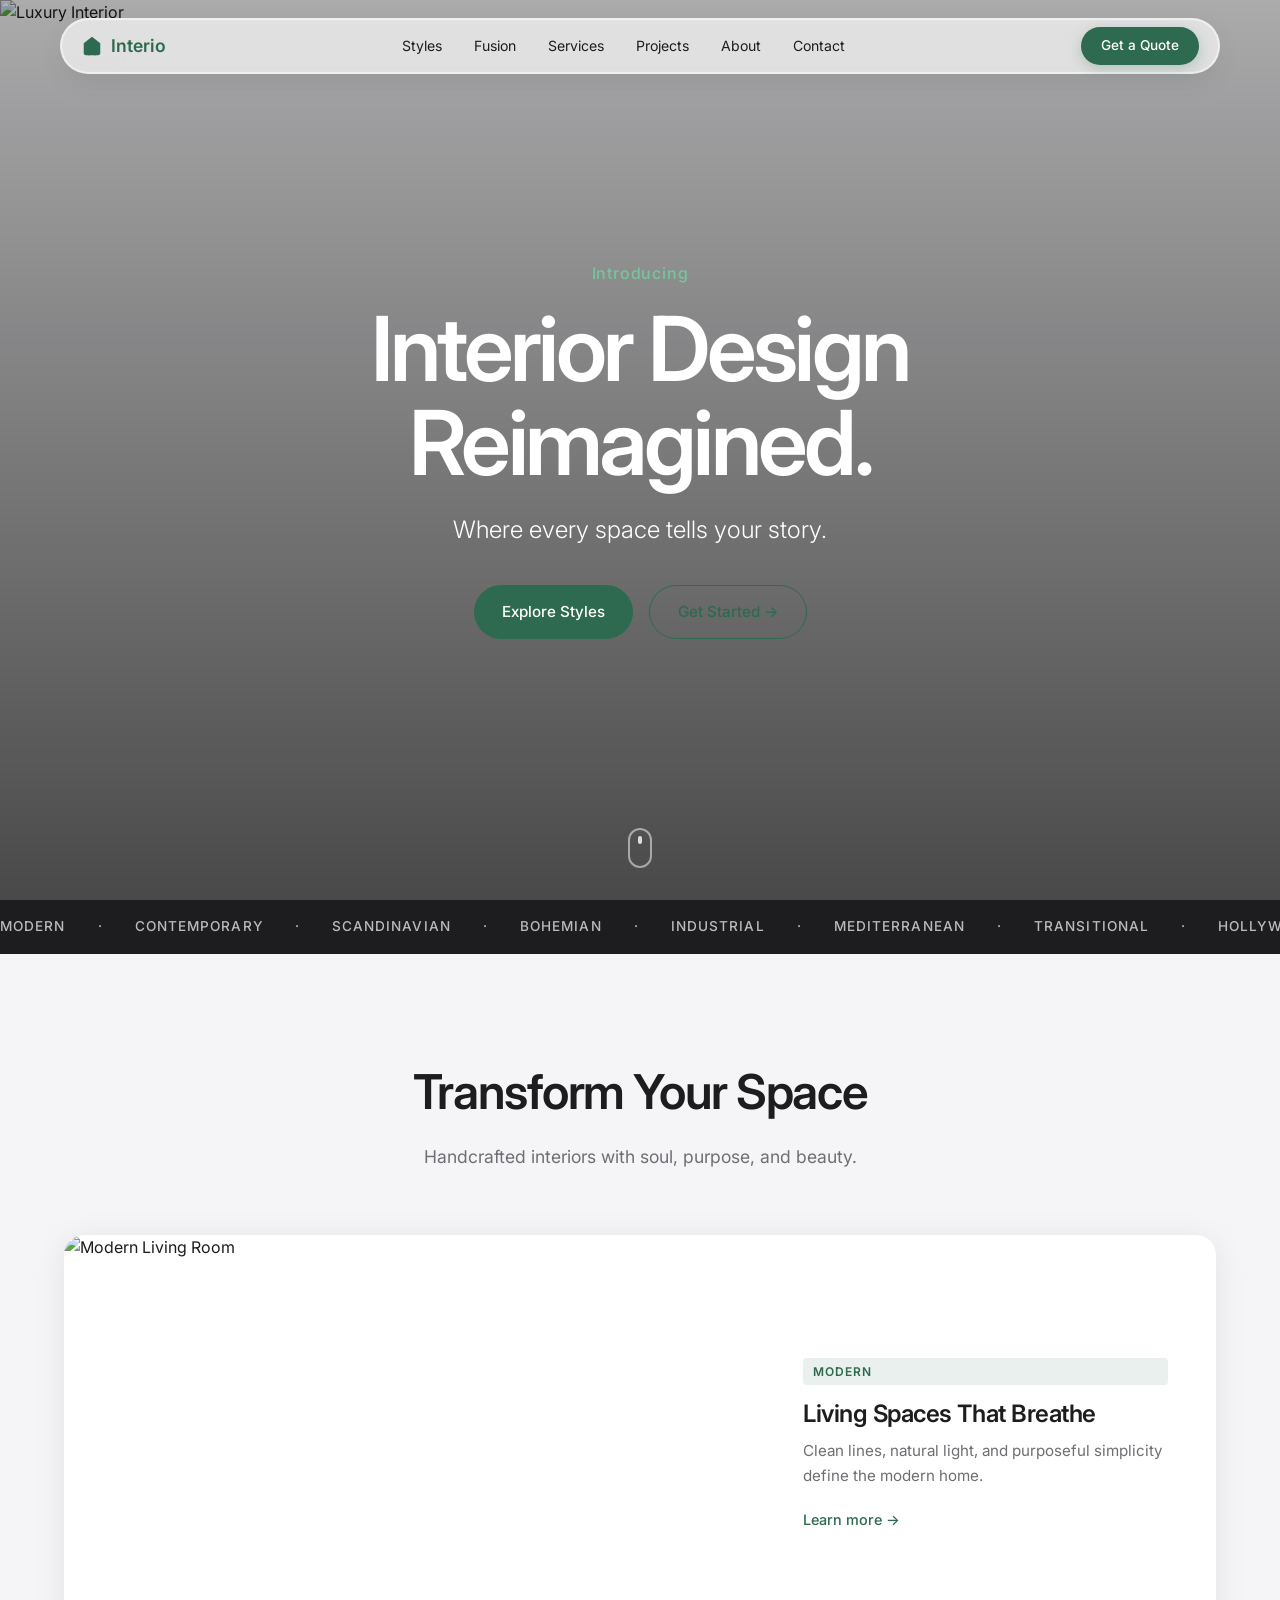
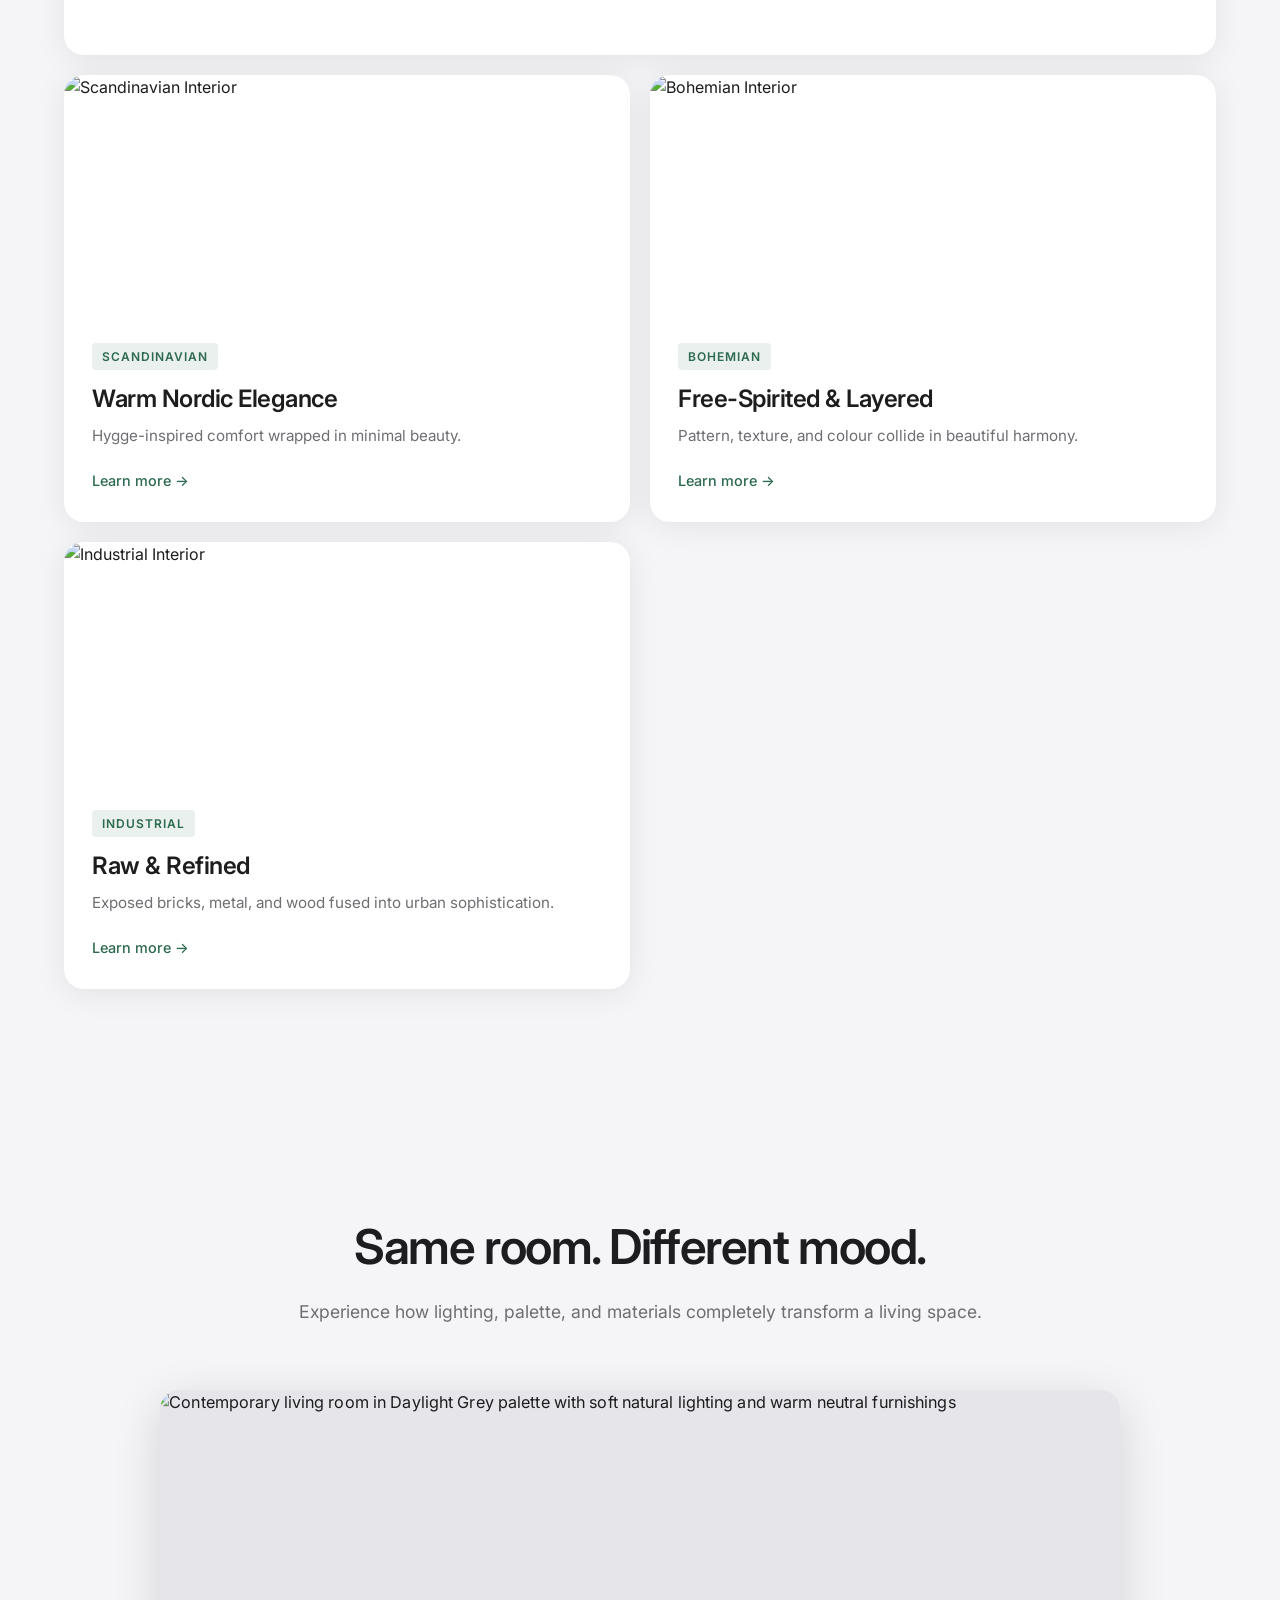
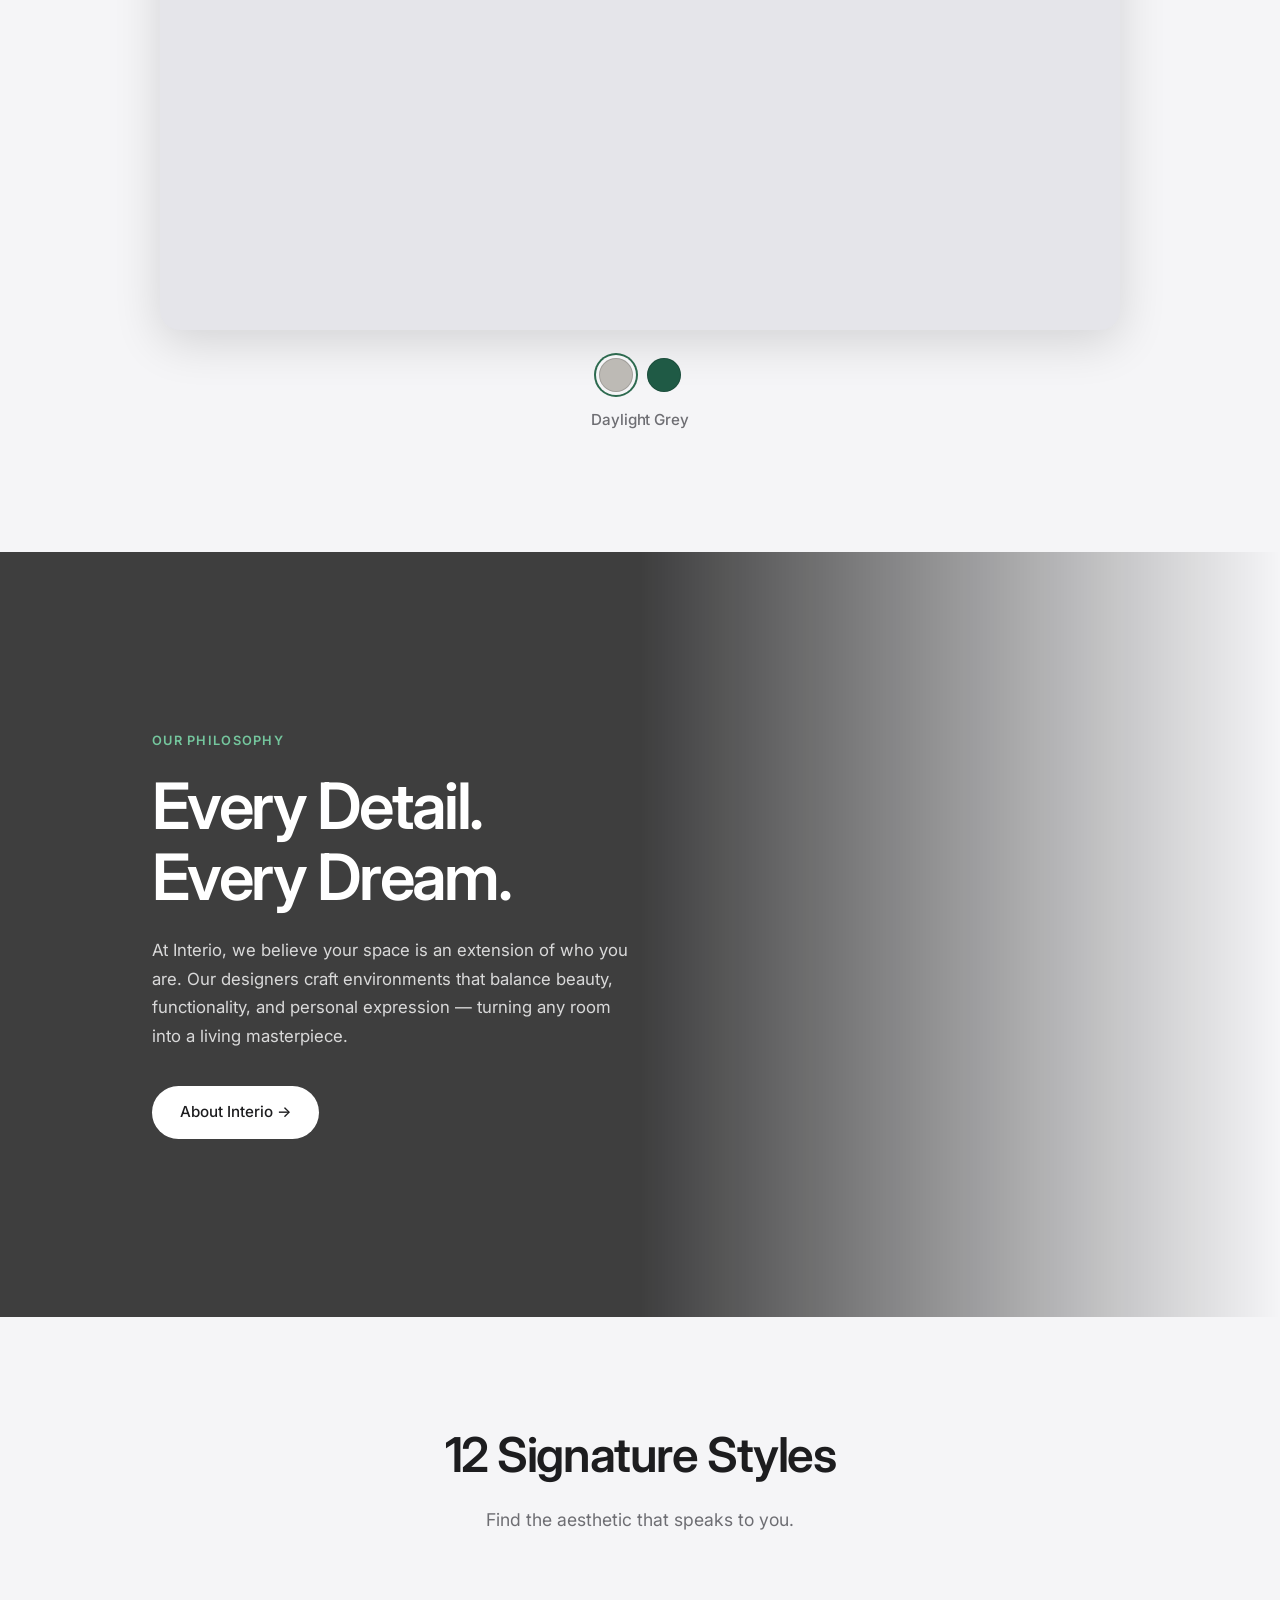
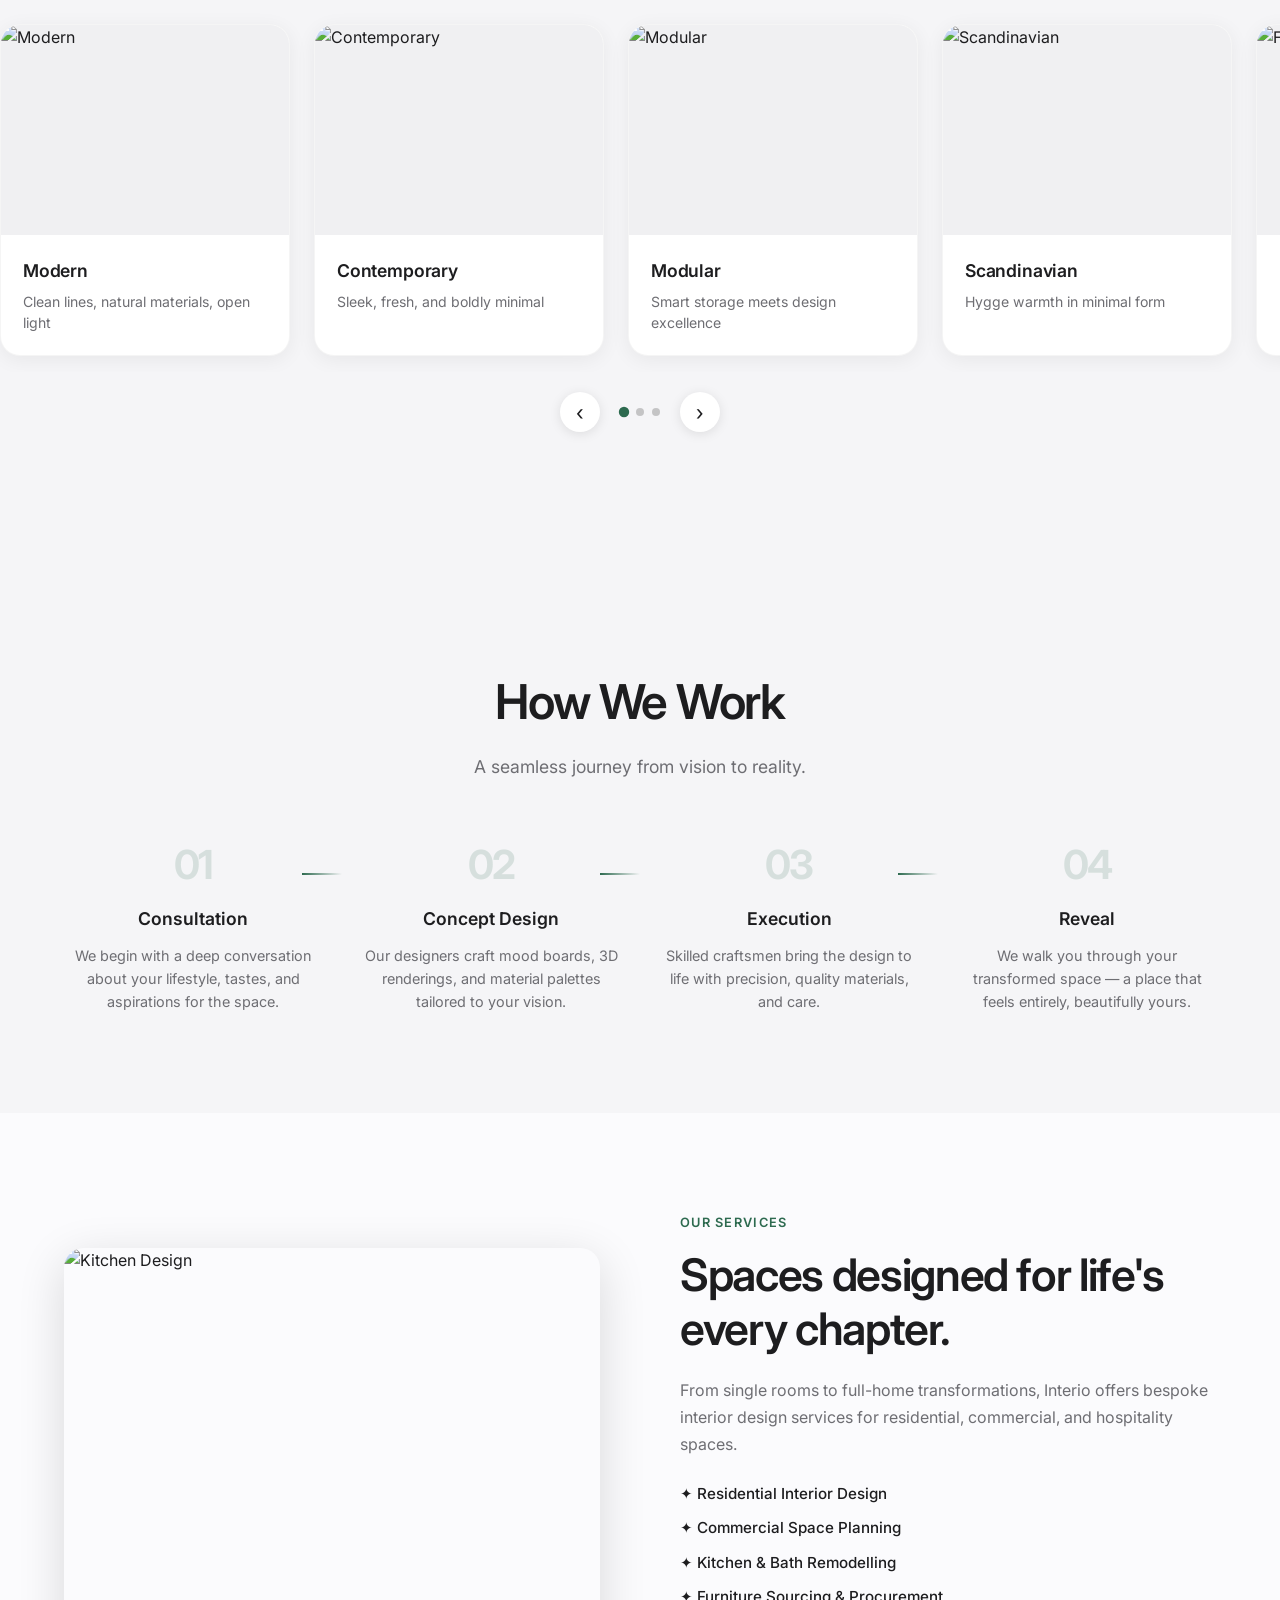
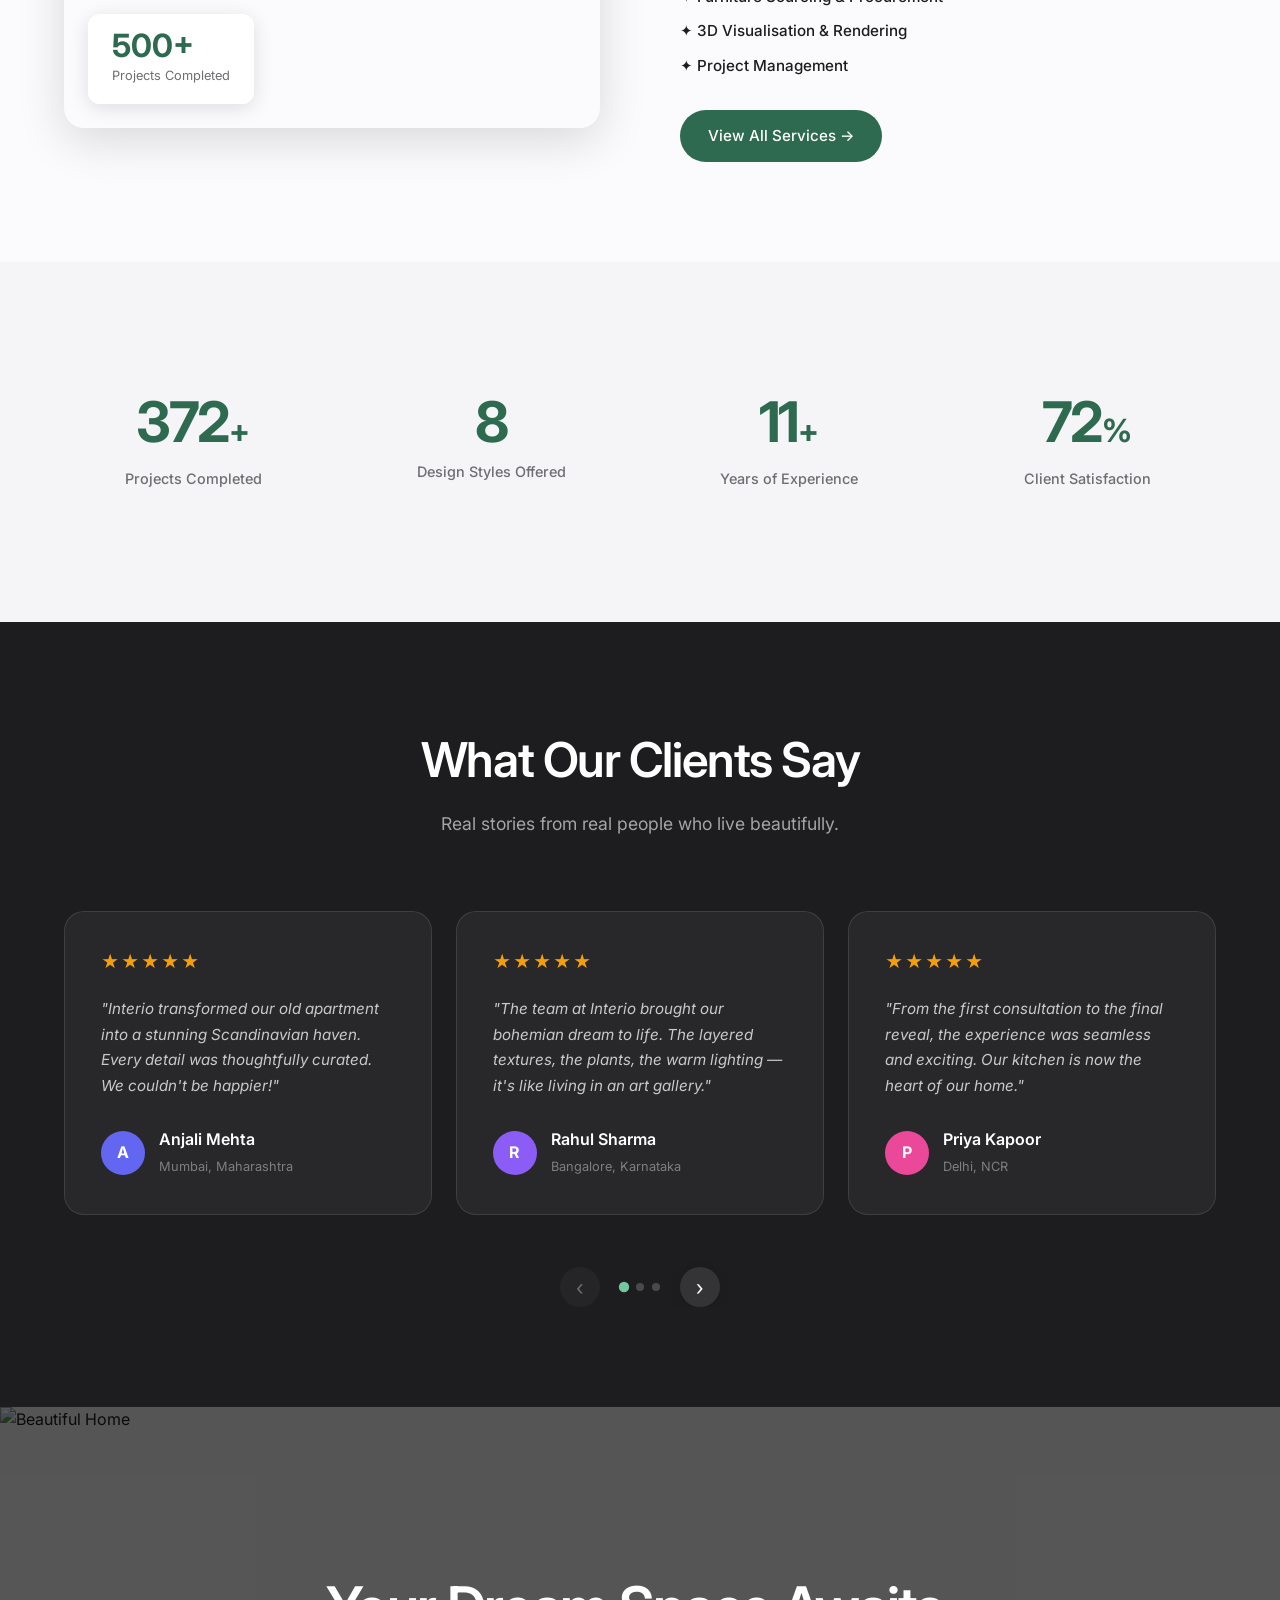
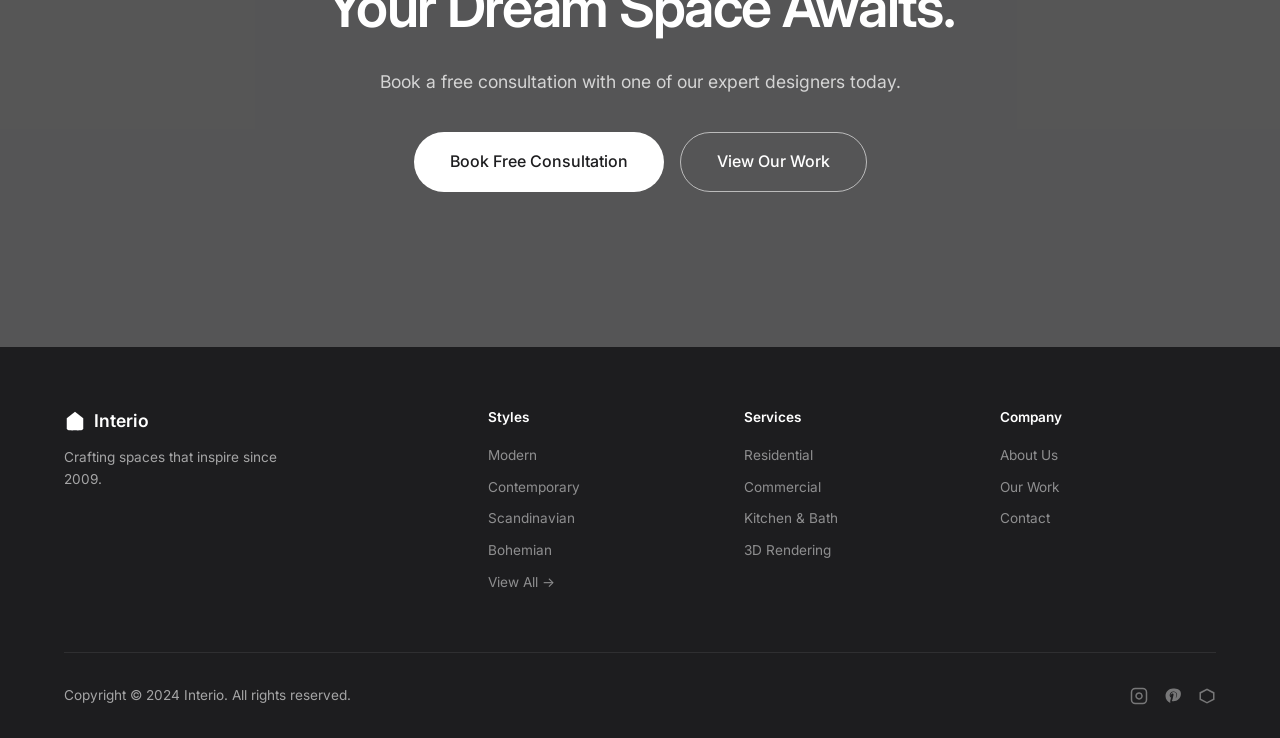
==== commit 1533d21d: "fixes new page" ====
--- a/index.html
+++ b/index.html
@@ -172,11 +172,11 @@
       </div>
 
       <div class="room-switcher reveal-scale">
-        <div class="room-stage" id="roomStage">
-          <div class="room-controls">
-            <div class="room-dots" role="group" aria-label="Room look options" id="roomDots"></div>
-            <p class="room-label" id="roomLabel" aria-live="polite"></p>
-          </div>
+        <div class="room-stage" id="roomStage"></div>
+
+        <div class="room-controls">
+          <div class="room-dots" role="group" aria-label="Room look options" id="roomDots"></div>
+          <p class="room-label" id="roomLabel" aria-live="polite"></p>
         </div>
       </div>
     </div>
--- a/css/main.css
+++ b/css/main.css
@@ -1305,37 +1305,23 @@
 .room-switcher-section,
 .room-switcher-section.section-padding {
   position: relative;
-  padding-top: 76px;
-  padding-bottom: 8px;
-  scroll-margin-top: 72px;
+  padding-top: 120px;
+  padding-bottom: 120px;
+  scroll-margin-top: 80px;
 }
 
 .room-switcher-section .section-header {
-  margin-bottom: 12px;
-}
-
-.room-switcher-section .section-header h2 {
-  font-size: clamp(1.5rem, 2.4vw, 2.1rem);
-  margin-bottom: 4px;
-  letter-spacing: -0.02em;
-}
-
-.room-switcher-section .section-header p {
-  font-size: clamp(0.88rem, 1.1vw, 0.98rem);
-  color: var(--clr-text-sec);
-  max-width: 600px;
-  margin: 0 auto;
+  padding: 0 24px;
 }
 
 .room-switcher {
-  max-width: 1100px;
+  max-width: 960px;
   margin: 0 auto;
 }
 
 .room-stage {
   position: relative;
-  width: min(100%, 1100px, calc((100vh - 190px) * 16 / 9));
-  width: min(100%, 1100px, calc((100svh - 190px) * 16 / 9));
+  width: min(100%, 960px);
   margin-inline: auto;
   aspect-ratio: 16 / 9;
   border-radius: var(--radius);
@@ -1390,31 +1376,20 @@
 }
 
 .room-controls {
-  position: absolute;
-  bottom: 20px;
-  left: 50%;
-  transform: translateX(-50%);
-  z-index: 10;
-  display: flex;
-  flex-direction: row;
+  display: flex;
+  flex-direction: column;
   align-items: center;
   justify-content: center;
-  background: rgba(255, 255, 255, 0.65);
-  backdrop-filter: blur(14px);
-  -webkit-backdrop-filter: blur(14px);
-  border-radius: 980px;
-  padding: 6px 18px 6px 8px;
+  margin-top: 24px;
   gap: 12px;
-  box-shadow: 0 4px 20px rgba(0, 0, 0, 0.12), inset 0 0 0 1px rgba(255, 255, 255, 0.5);
-  pointer-events: auto;
 }
 
 .room-dots {
   display: inline-flex;
   align-items: center;
   justify-content: center;
-  gap: 8px;
-  padding: 0;
+  gap: 14px;
+  padding: 4px;
 }
 
 .room-dot {
@@ -1436,25 +1411,21 @@
 }
 
 .room-dot[aria-pressed="true"] {
-  box-shadow: 0 0 0 2px rgba(255, 255, 255, 0.9), 0 0 0 4px var(--clr-accent), inset 0 0 0 1px rgba(0, 0, 0, 0.15);
+  box-shadow: 0 0 0 3px var(--clr-bg), 0 0 0 5px var(--clr-accent), inset 0 0 0 1px rgba(0, 0, 0, 0.15);
 }
 
 .room-dot:focus-visible {
   outline: 2px solid #0071e3;
-  outline-offset: 3px;
+  outline-offset: 4px;
 }
 
 .room-label {
-  display: inline-block;
-  font-size: 0.92rem;
+  font-size: 0.95rem;
   font-weight: var(--fw-medium);
-  color: var(--clr-text);
+  color: var(--clr-text-sec);
   letter-spacing: -0.01em;
   text-align: center;
   margin: 0;
-  min-width: 130px;
-  flex-shrink: 0;
-  white-space: nowrap;
 }
 
 @media (prefers-reduced-motion: reduce) {
@@ -1512,12 +1483,9 @@
 @media (max-width: 639px) {
   .room-switcher-section,
   .room-switcher-section.section-padding {
-    padding-top: 76px;
-    padding-bottom: 8px;
+    padding-top: 80px;
+    padding-bottom: 80px;
     scroll-margin-top: 70px;
-  }
-  .room-switcher-section .section-header {
-    margin-bottom: 12px;
   }
   .room-switcher {
     padding: 0;
@@ -1528,17 +1496,12 @@
     max-width: 100%;
   }
   .room-controls {
-    bottom: 16px;
-    padding: 6px 14px 6px 6px;
+    margin-top: 20px;
     gap: 10px;
   }
   .room-dot {
     width: 34px;
     height: 34px;
-  }
-  .room-label {
-    min-width: 130px;
-    font-size: 0.88rem;
   }
 }
 
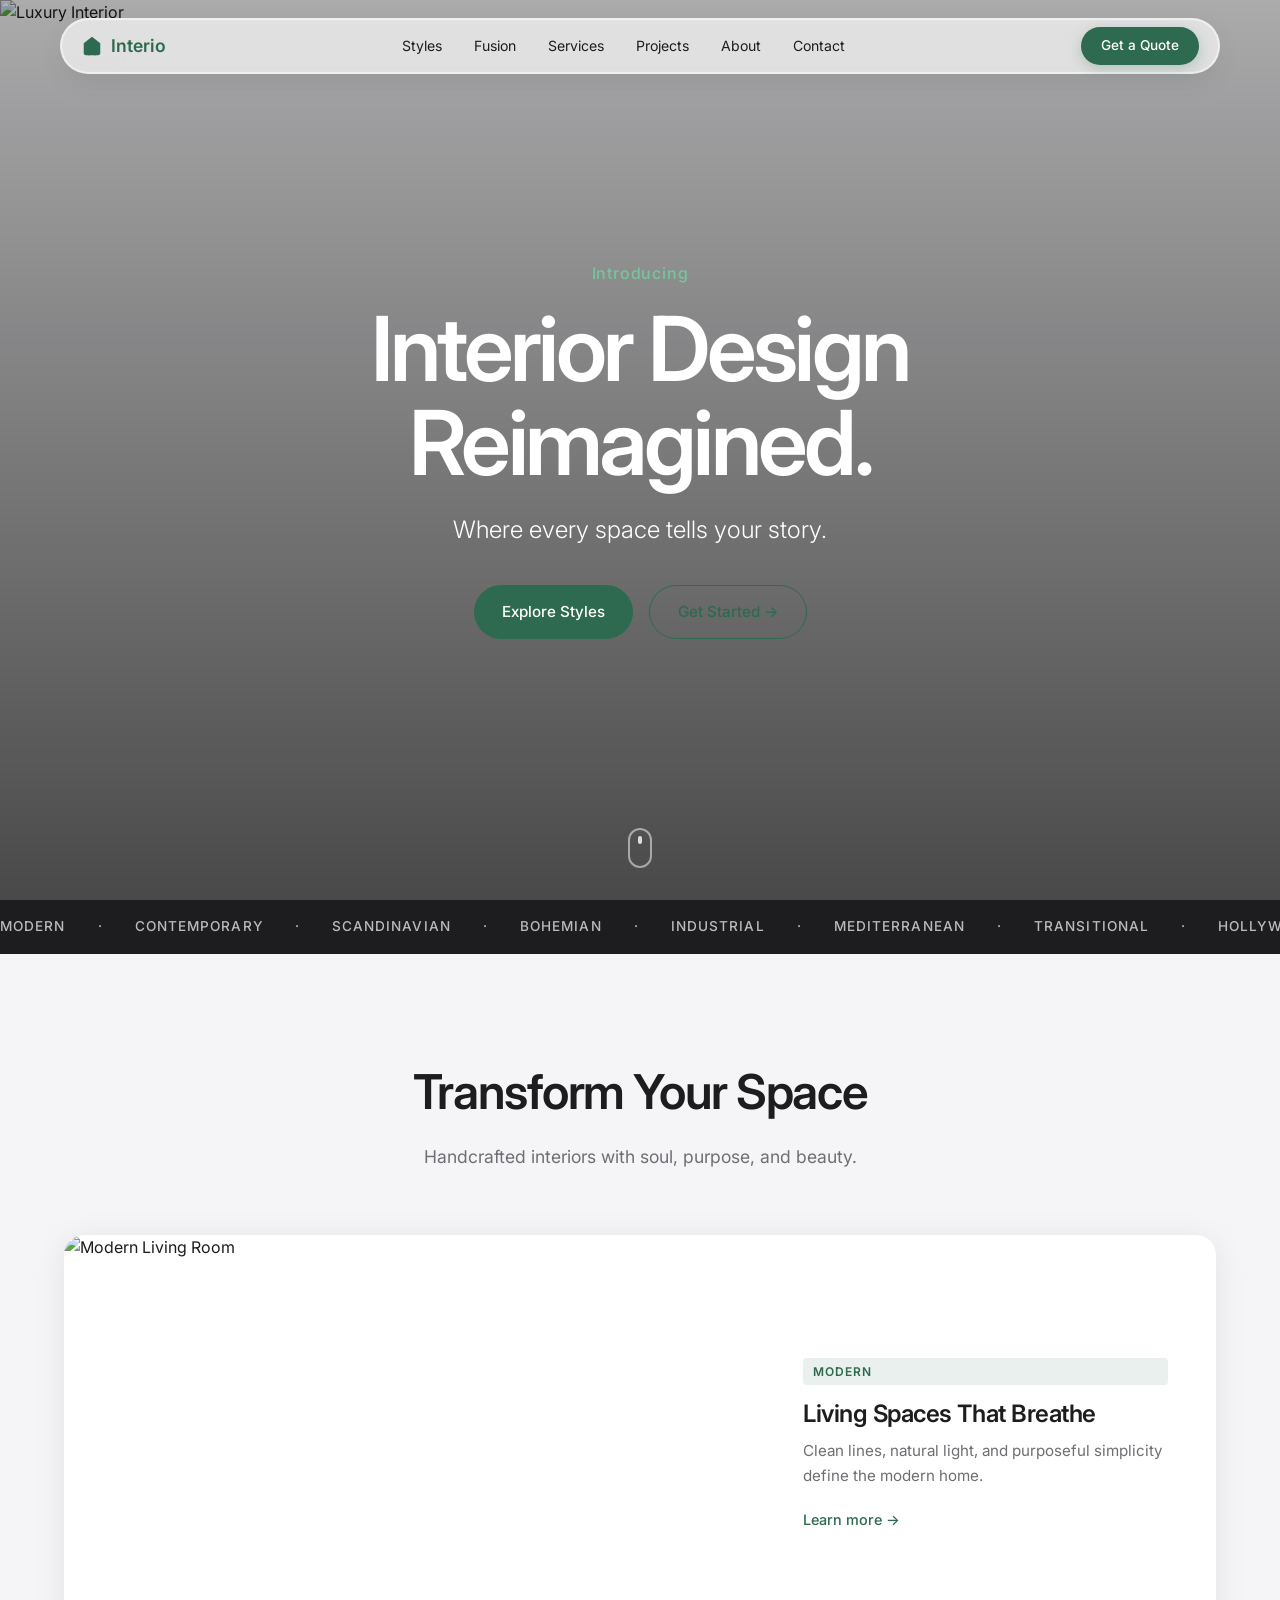
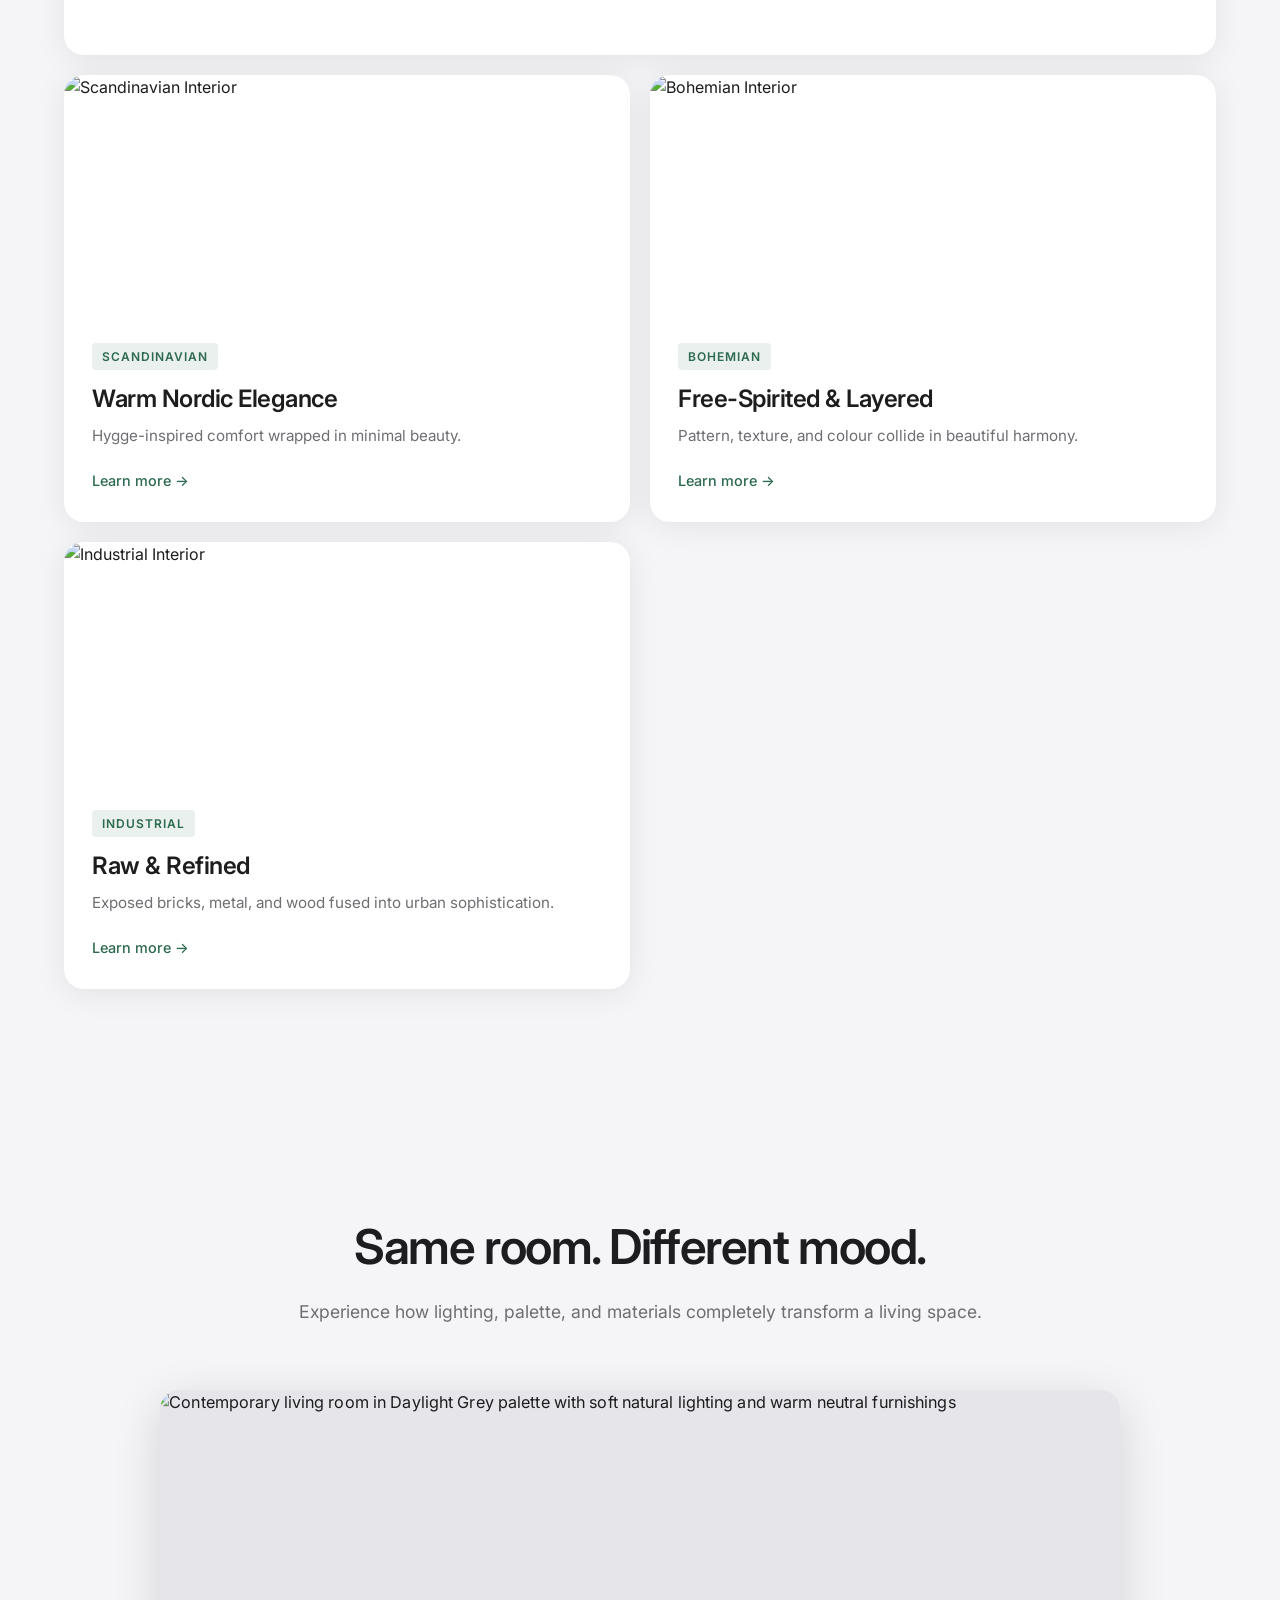
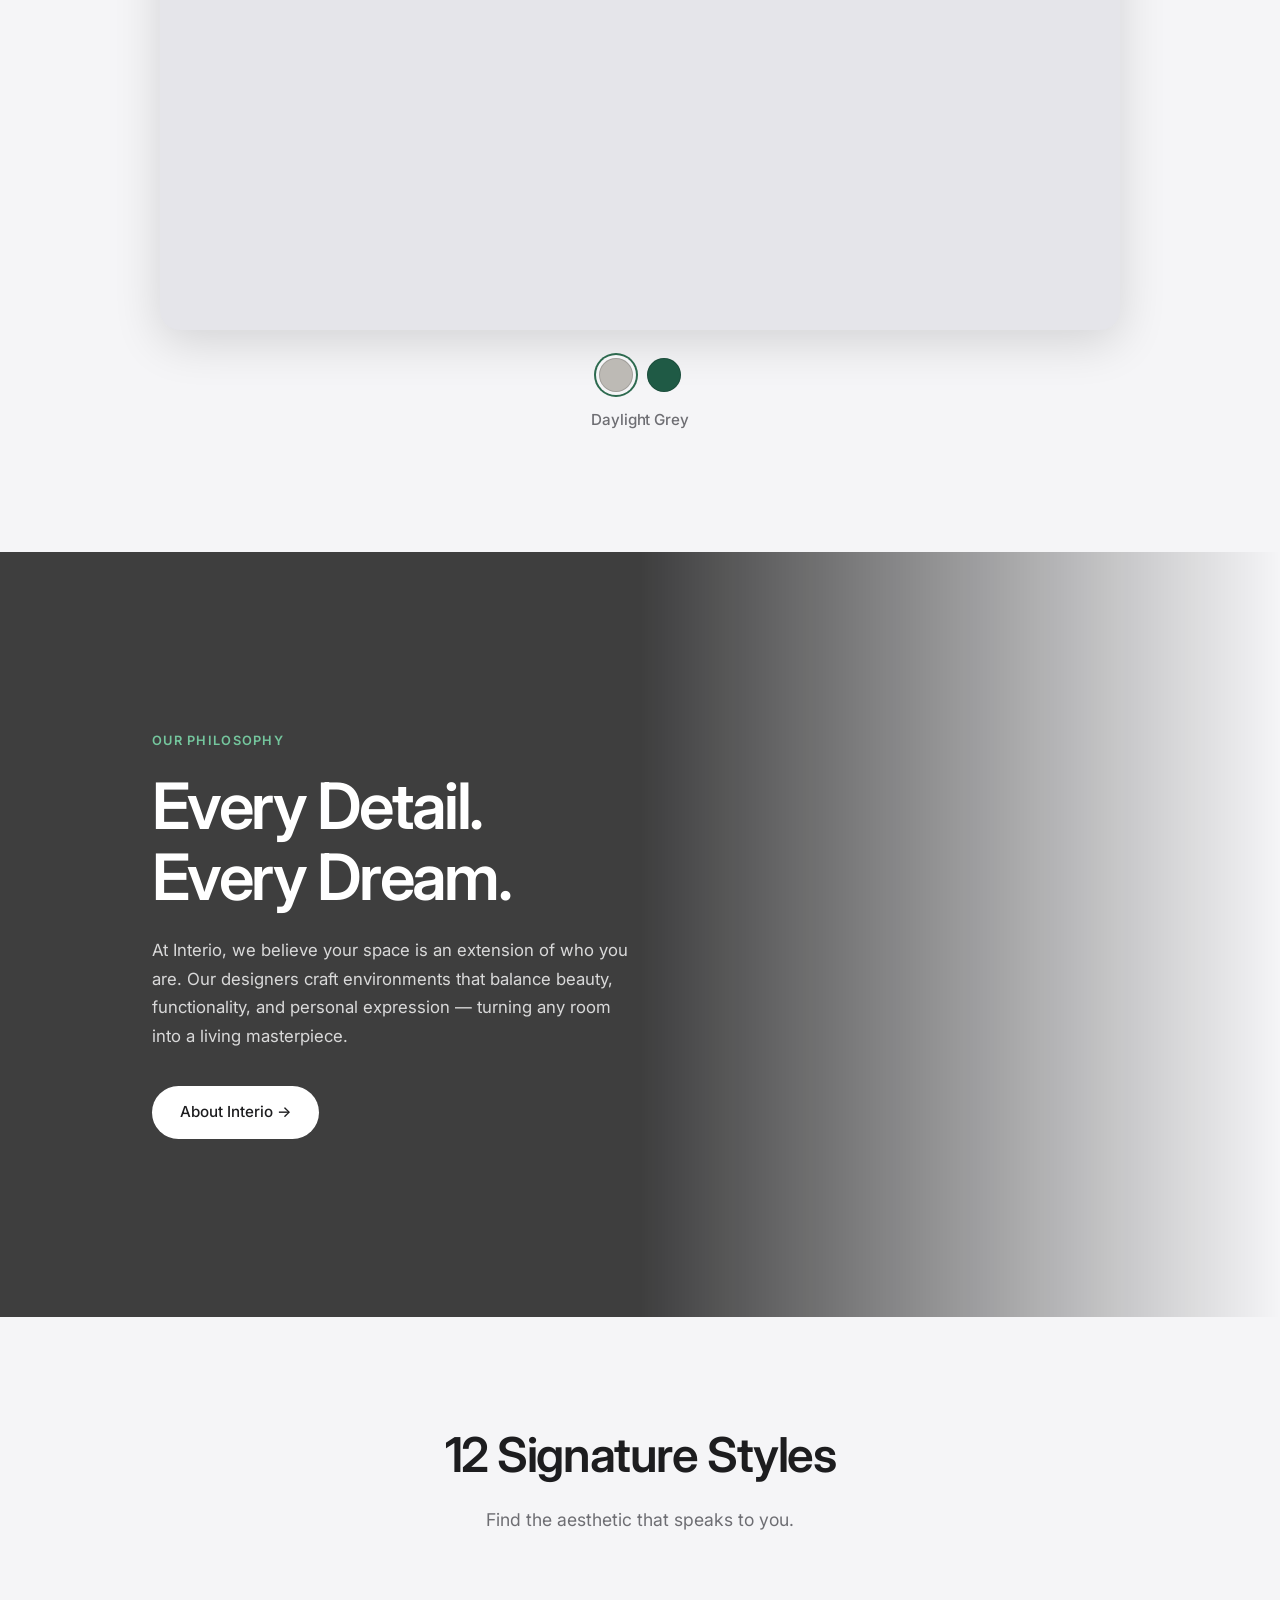
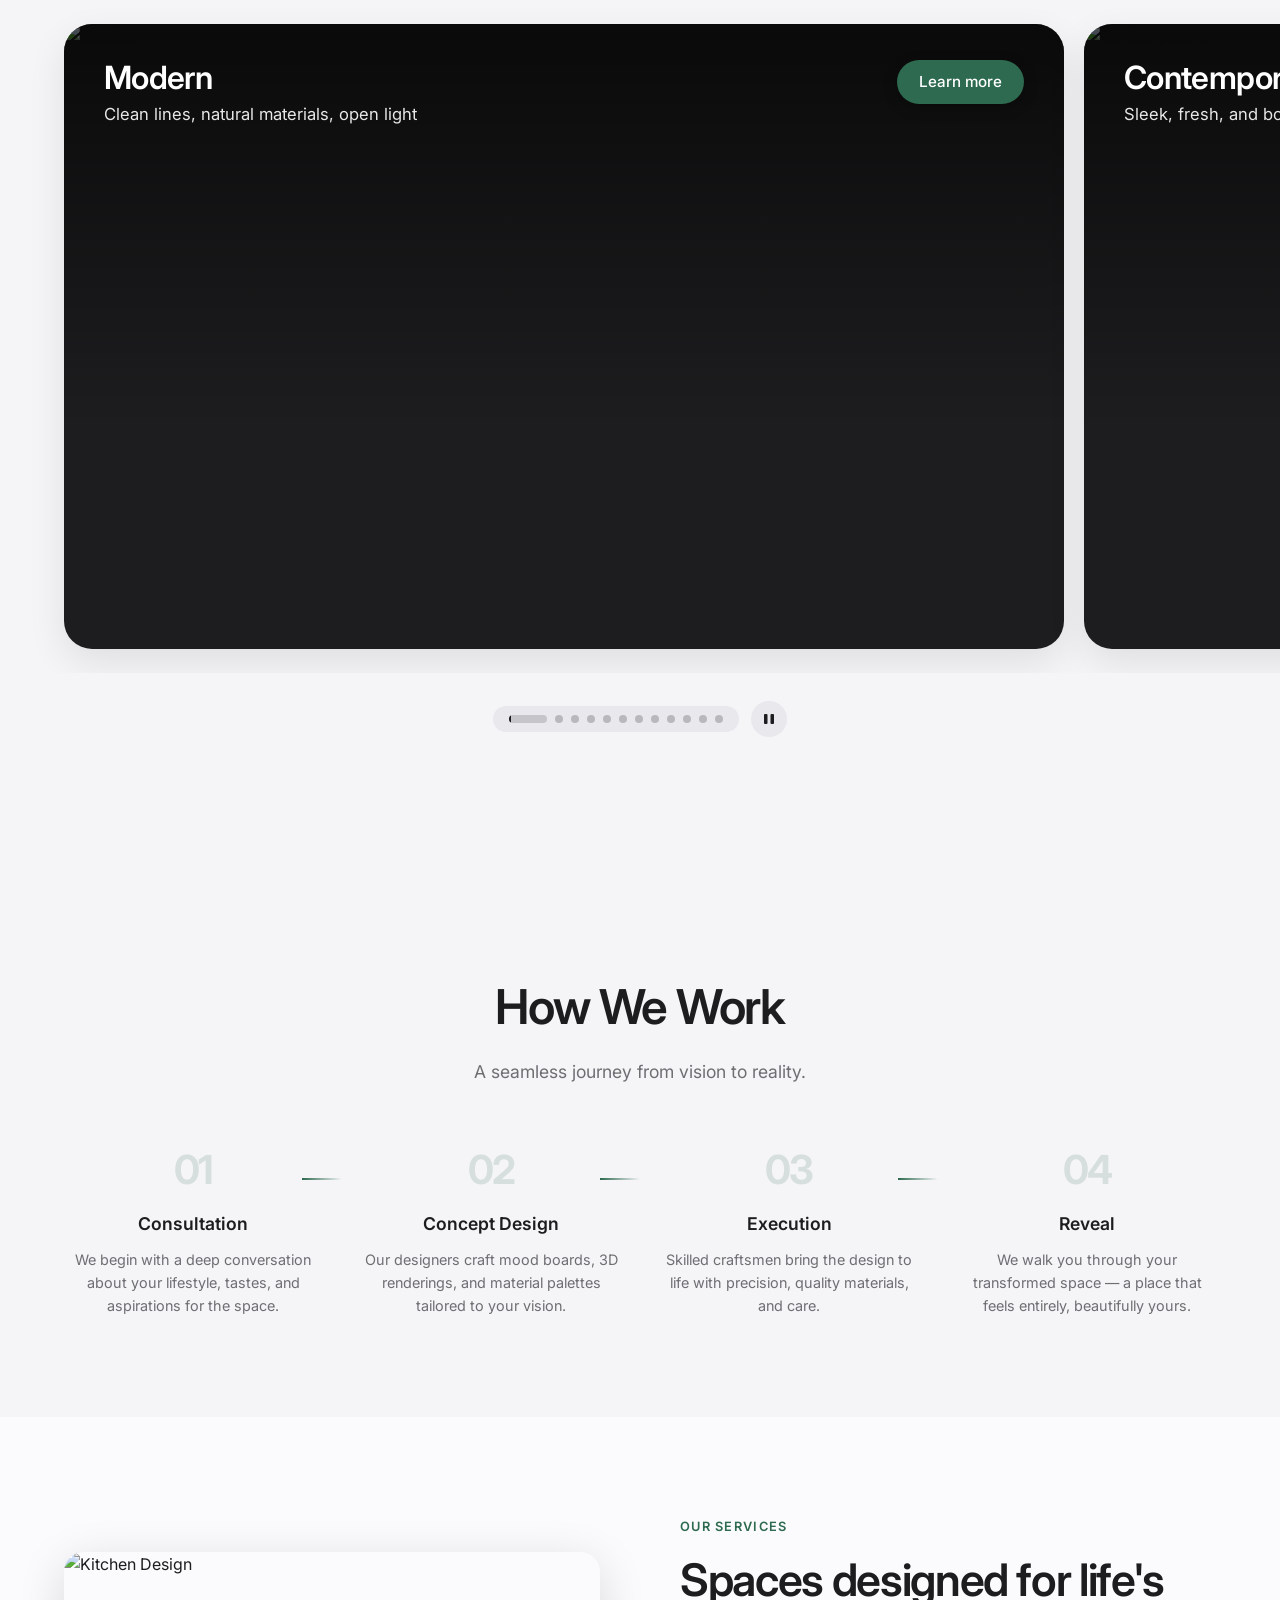
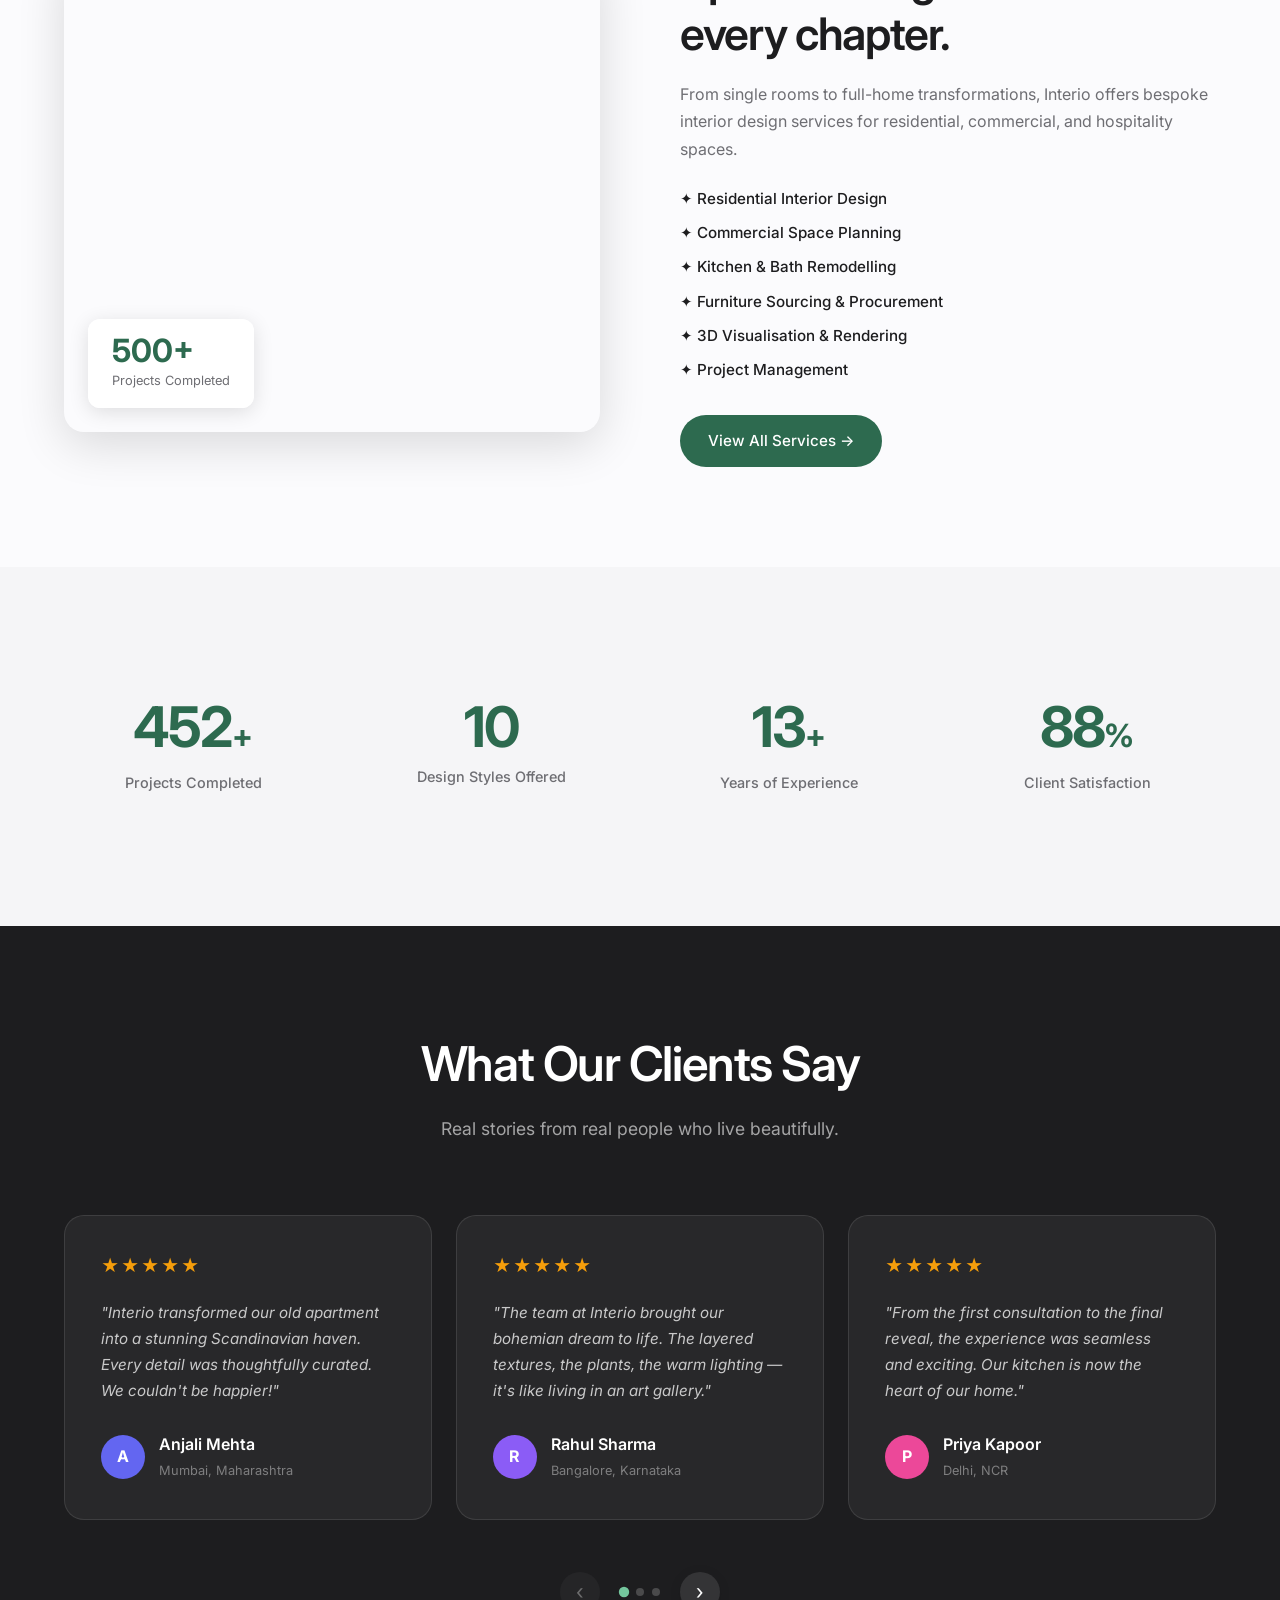
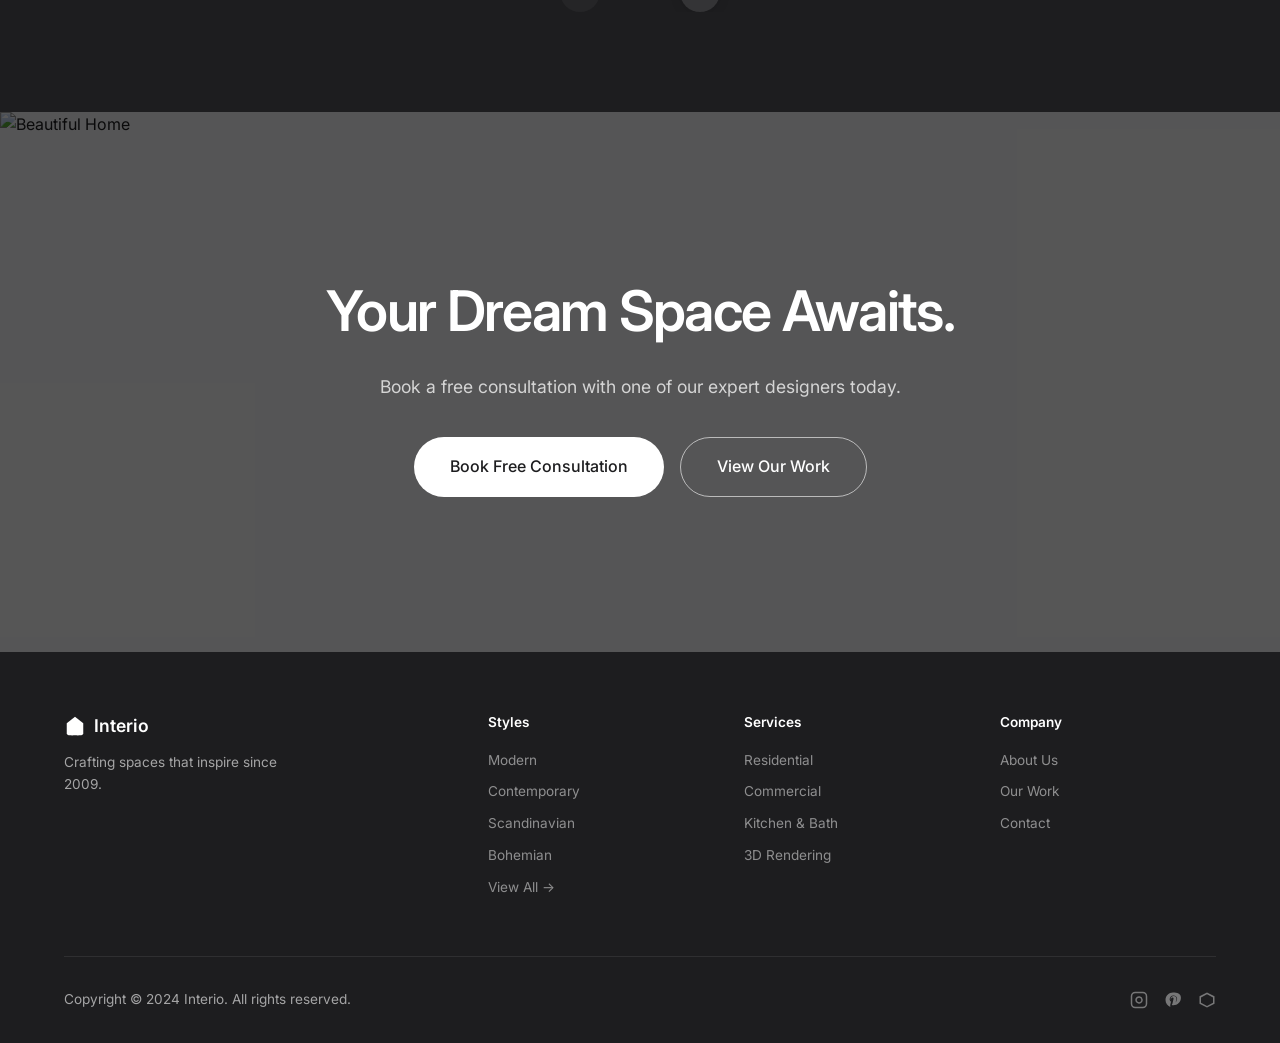
==== commit 8239c818: "fixes new page" ====
--- a/index.html
+++ b/index.html
@@ -207,132 +207,163 @@
       <div class="carousel" id="stylesCarousel">
         <div class="carousel__track" id="stylesTrack">
 
-          <div class="style-card">
-            <div class="style-card__img">
-              <img src="https://images.unsplash.com/photo-1618221195710-dd6b41faaea6?w=500&q=80" alt="Modern" loading="lazy" />
-            </div>
-            <div class="style-card__info">
-              <h4>Modern</h4>
-              <p>Clean lines, natural materials, open light</p>
-            </div>
-          </div>
-
-          <div class="style-card">
-            <div class="style-card__img">
-              <img src="https://images.unsplash.com/photo-1586023492125-27b2c045efd7?w=500&q=80" alt="Contemporary" loading="lazy" />
-            </div>
-            <div class="style-card__info">
-              <h4>Contemporary</h4>
-              <p>Sleek, fresh, and boldly minimal</p>
-            </div>
-          </div>
-
-          <div class="style-card">
-            <div class="style-card__img">
-              <img src="https://images.unsplash.com/photo-1555041469-a586c61ea9bc?w=500&q=80" alt="Modular" loading="lazy" />
-            </div>
-            <div class="style-card__info">
-              <h4>Modular</h4>
-              <p>Smart storage meets design excellence</p>
-            </div>
-          </div>
-
-          <div class="style-card">
-            <div class="style-card__img">
-              <img src="https://images.unsplash.com/photo-1616486338812-3dadae4b4ace?w=500&q=80" alt="Scandinavian" loading="lazy" />
-            </div>
-            <div class="style-card__info">
-              <h4>Scandinavian</h4>
-              <p>Hygge warmth in minimal form</p>
-            </div>
-          </div>
-
-          <div class="style-card">
-            <div class="style-card__img">
-              <img src="https://images.unsplash.com/photo-1513694203232-719a280e022f?w=600&q=80" alt="Farmhouse" loading="lazy" />
-            </div>
-            <div class="style-card__info">
-              <h4>Farmhouse</h4>
-              <p>Rustic warmth with practical beauty</p>
-            </div>
-          </div>
-
-          <div class="style-card">
-            <div class="style-card__img">
-              <img src="https://images.unsplash.com/photo-1540518614846-7eded433c457?w=600&q=80" alt="Rustic" loading="lazy" />
-            </div>
-            <div class="style-card__info">
-              <h4>Rustic</h4>
-              <p>Natural, raw, aged, beautifully casual</p>
-            </div>
-          </div>
-
-          <div class="style-card">
-            <div class="style-card__img">
-              <img src="https://images.unsplash.com/photo-1600585154526-990dced4db0d?w=600&q=80" alt="Industrial" loading="lazy" />
-            </div>
-            <div class="style-card__info">
-              <h4>Industrial</h4>
-              <p>Urban grit meets refined character</p>
-            </div>
-          </div>
-
-          <div class="style-card">
-            <div class="style-card__img">
-              <img src="https://images.unsplash.com/photo-1600121848594-d8644e57abab?w=600&q=80" alt="Mediterranean" loading="lazy" />
-            </div>
-            <div class="style-card__info">
-              <h4>Mediterranean</h4>
-              <p>Warm tones, natural materials, romance</p>
-            </div>
-          </div>
-
-          <div class="style-card">
-            <div class="style-card__img">
-              <img src="https://images.unsplash.com/photo-1583847268964-b28dc8f51f92?w=600&q=80" alt="Bohemian" loading="lazy" />
-            </div>
-            <div class="style-card__info">
-              <h4>Bohemian</h4>
-              <p>Carefree, layered, vibrant freedom</p>
-            </div>
-          </div>
-
-          <div class="style-card">
-            <div class="style-card__img">
-              <img src="https://images.unsplash.com/photo-1616046229478-9901c5536a45?w=600&q=80" alt="Hollywood Regency" loading="lazy" />
-            </div>
-            <div class="style-card__info">
-              <h4>Hollywood Regency</h4>
-              <p>Glamour, velvet, and golden opulence</p>
-            </div>
-          </div>
-
-          <div class="style-card">
-            <div class="style-card__img">
-              <img src="https://images.unsplash.com/photo-1513519245088-0e12902e5a38?w=600&q=80" alt="Eclectic" loading="lazy" />
-            </div>
-            <div class="style-card__info">
-              <h4>Eclectic</h4>
-              <p>Bold mix of eras, textures, and culture</p>
-            </div>
-          </div>
-
-          <div class="style-card">
-            <div class="style-card__img">
-              <img src="https://images.unsplash.com/photo-1598928506311-c55ded91a20c?w=600&q=80" alt="Minimalistic" loading="lazy" />
-            </div>
-            <div class="style-card__info">
-              <h4>Minimalistic</h4>
-              <p>Less is more — form, light, and calm</p>
-            </div>
-          </div>
-
-        </div>
-      </div>
-      <div class="carousel__nav">
-        <button class="carousel__btn carousel__btn--prev" id="stylesPrev" aria-label="Previous">‹</button>
-        <div class="carousel__dots" id="stylesDots"></div>
-        <button class="carousel__btn carousel__btn--next" id="stylesNext" aria-label="Next">›</button>
+          <div class="style-slide">
+            <img src="https://images.unsplash.com/photo-1618221195710-dd6b41faaea6?w=1600&q=80" alt="Modern" class="style-slide__img" loading="lazy" />
+            <div class="style-slide__overlay"></div>
+            <div class="style-slide__header">
+              <div class="style-slide__info">
+                <h3 class="style-slide__title">Modern</h3>
+                <p class="style-slide__desc">Clean lines, natural materials, open light</p>
+              </div>
+              <a href="styles.html#modern" class="style-slide__cta">Learn more</a>
+            </div>
+          </div>
+
+          <div class="style-slide">
+            <img src="https://images.unsplash.com/photo-1586023492125-27b2c045efd7?w=1600&q=80" alt="Contemporary" class="style-slide__img" loading="lazy" />
+            <div class="style-slide__overlay"></div>
+            <div class="style-slide__header">
+              <div class="style-slide__info">
+                <h3 class="style-slide__title">Contemporary</h3>
+                <p class="style-slide__desc">Sleek, fresh, and boldly minimal</p>
+              </div>
+              <a href="styles.html#contemporary" class="style-slide__cta">Learn more</a>
+            </div>
+          </div>
+
+          <div class="style-slide">
+            <img src="https://images.unsplash.com/photo-1555041469-a586c61ea9bc?w=1600&q=80" alt="Modular" class="style-slide__img" loading="lazy" />
+            <div class="style-slide__overlay"></div>
+            <div class="style-slide__header">
+              <div class="style-slide__info">
+                <h3 class="style-slide__title">Modular</h3>
+                <p class="style-slide__desc">Smart storage meets design excellence</p>
+              </div>
+              <a href="styles.html#modular" class="style-slide__cta">Learn more</a>
+            </div>
+          </div>
+
+          <div class="style-slide">
+            <img src="https://images.unsplash.com/photo-1616486338812-3dadae4b4ace?w=1600&q=80" alt="Scandinavian" class="style-slide__img" loading="lazy" />
+            <div class="style-slide__overlay"></div>
+            <div class="style-slide__header">
+              <div class="style-slide__info">
+                <h3 class="style-slide__title">Scandinavian</h3>
+                <p class="style-slide__desc">Hygge warmth in minimal form</p>
+              </div>
+              <a href="styles.html#scandinavian" class="style-slide__cta">Learn more</a>
+            </div>
+          </div>
+
+          <div class="style-slide">
+            <img src="https://images.unsplash.com/photo-1513694203232-719a280e022f?w=1600&q=80" alt="Farmhouse" class="style-slide__img" loading="lazy" />
+            <div class="style-slide__overlay"></div>
+            <div class="style-slide__header">
+              <div class="style-slide__info">
+                <h3 class="style-slide__title">Farmhouse</h3>
+                <p class="style-slide__desc">Rustic warmth with practical beauty</p>
+              </div>
+              <a href="styles.html#farmhouse" class="style-slide__cta">Learn more</a>
+            </div>
+          </div>
+
+          <div class="style-slide">
+            <img src="https://images.unsplash.com/photo-1540518614846-7eded433c457?w=1600&q=80" alt="Rustic" class="style-slide__img" loading="lazy" />
+            <div class="style-slide__overlay"></div>
+            <div class="style-slide__header">
+              <div class="style-slide__info">
+                <h3 class="style-slide__title">Rustic</h3>
+                <p class="style-slide__desc">Natural, raw, aged, beautifully casual</p>
+              </div>
+              <a href="styles.html#rustic" class="style-slide__cta">Learn more</a>
+            </div>
+          </div>
+
+          <div class="style-slide">
+            <img src="https://images.unsplash.com/photo-1600585154526-990dced4db0d?w=1600&q=80" alt="Industrial" class="style-slide__img" loading="lazy" />
+            <div class="style-slide__overlay"></div>
+            <div class="style-slide__header">
+              <div class="style-slide__info">
+                <h3 class="style-slide__title">Industrial</h3>
+                <p class="style-slide__desc">Urban grit meets refined character</p>
+              </div>
+              <a href="styles.html#industrial" class="style-slide__cta">Learn more</a>
+            </div>
+          </div>
+
+          <div class="style-slide">
+            <img src="https://images.unsplash.com/photo-1600121848594-d8644e57abab?w=1600&q=80" alt="Mediterranean" class="style-slide__img" loading="lazy" />
+            <div class="style-slide__overlay"></div>
+            <div class="style-slide__header">
+              <div class="style-slide__info">
+                <h3 class="style-slide__title">Mediterranean</h3>
+                <p class="style-slide__desc">Warm tones, natural materials, romance</p>
+              </div>
+              <a href="styles.html#mediterranean" class="style-slide__cta">Learn more</a>
+            </div>
+          </div>
+
+          <div class="style-slide">
+            <img src="https://images.unsplash.com/photo-1583847268964-b28dc8f51f92?w=1600&q=80" alt="Bohemian" class="style-slide__img" loading="lazy" />
+            <div class="style-slide__overlay"></div>
+            <div class="style-slide__header">
+              <div class="style-slide__info">
+                <h3 class="style-slide__title">Bohemian</h3>
+                <p class="style-slide__desc">Carefree, layered, vibrant freedom</p>
+              </div>
+              <a href="styles.html#bohemian" class="style-slide__cta">Learn more</a>
+            </div>
+          </div>
+
+          <div class="style-slide">
+            <img src="https://images.unsplash.com/photo-1616046229478-9901c5536a45?w=1600&q=80" alt="Hollywood Regency" class="style-slide__img" loading="lazy" />
+            <div class="style-slide__overlay"></div>
+            <div class="style-slide__header">
+              <div class="style-slide__info">
+                <h3 class="style-slide__title">Hollywood Regency</h3>
+                <p class="style-slide__desc">Glamour, velvet, and golden opulence</p>
+              </div>
+              <a href="styles.html#hollywood-regency" class="style-slide__cta">Learn more</a>
+            </div>
+          </div>
+
+          <div class="style-slide">
+            <img src="https://images.unsplash.com/photo-1513519245088-0e12902e5a38?w=1600&q=80" alt="Eclectic" class="style-slide__img" loading="lazy" />
+            <div class="style-slide__overlay"></div>
+            <div class="style-slide__header">
+              <div class="style-slide__info">
+                <h3 class="style-slide__title">Eclectic</h3>
+                <p class="style-slide__desc">Bold mix of eras, textures, and culture</p>
+              </div>
+              <a href="styles.html#eclectic" class="style-slide__cta">Learn more</a>
+            </div>
+          </div>
+
+          <div class="style-slide">
+            <img src="https://images.unsplash.com/photo-1598928506311-c55ded91a20c?w=1600&q=80" alt="Minimalistic" class="style-slide__img" loading="lazy" />
+            <div class="style-slide__overlay"></div>
+            <div class="style-slide__header">
+              <div class="style-slide__info">
+                <h3 class="style-slide__title">Minimalistic</h3>
+                <p class="style-slide__desc">Less is more — form, light, and calm</p>
+              </div>
+              <a href="styles.html#minimalistic" class="style-slide__cta">Learn more</a>
+            </div>
+          </div>
+
+        </div>
+      </div>
+      <div class="carousel__controls">
+        <div class="carousel__pill" role="tablist" aria-label="Styles carousel navigation" id="stylesDotsPill"></div>
+        <button class="carousel__play-btn" id="stylesPlayPause" aria-label="Pause autoplay" title="Pause">
+          <svg class="icon-pause" width="14" height="14" viewBox="0 0 14 14" fill="currentColor">
+            <rect x="2" y="2" width="3.5" height="10" rx="1"/>
+            <rect x="8.5" y="2" width="3.5" height="10" rx="1"/>
+          </svg>
+          <svg class="icon-play" width="14" height="14" viewBox="0 0 14 14" fill="currentColor" style="display:none">
+            <polygon points="3,2 12,7 3,12"/>
+          </svg>
+        </button>
       </div>
     </div>
   </section>
--- a/css/main.css
+++ b/css/main.css
@@ -501,13 +501,18 @@
 }
 .carousel { overflow: hidden; width: 100%; }
 .carousel__track {
-  display: flex;
-  gap: 24px;
-  padding: 16px 32px;
+  --carousel-pl: max(24px, calc((100vw - 1200px) / 2 + 24px));
+  --carousel-slide-w: min(1000px, 85vw);
+  display: flex;
+  gap: 20px;
+  padding-top: 16px;
+  padding-bottom: 24px;
+  padding-left: var(--carousel-pl);
+  padding-right: max(var(--carousel-pl), calc(100vw - var(--carousel-slide-w) - var(--carousel-pl)));
+  scroll-padding-left: var(--carousel-pl);
   overflow-x: auto;
   overflow-y: hidden;
   scroll-snap-type: x mandatory;
-  scroll-behavior: smooth;
   -webkit-overflow-scrolling: touch;
   overscroll-behavior-x: contain;
   scrollbar-width: none;
@@ -523,6 +528,172 @@
 }
 .carousel__track:active { cursor: grabbing; }
 
+/* Apple-style full-bleed slide */
+.style-slide {
+  position: relative;
+  flex: 0 0 min(1000px, 85vw);
+  aspect-ratio: 16 / 10;
+  border-radius: 28px;
+  overflow: hidden;
+  scroll-snap-align: start;
+  box-shadow: 0 14px 38px rgba(0, 0, 0, 0.09);
+  background: #1d1d1f;
+  flex-shrink: 0;
+}
+.style-slide__img {
+  position: absolute;
+  inset: 0;
+  width: 100%;
+  height: 100%;
+  object-fit: cover;
+  display: block;
+  transition: transform 0.8s cubic-bezier(0.16, 1, 0.3, 1);
+}
+.style-slide:hover .style-slide__img {
+  transform: scale(1.03);
+}
+.style-slide__overlay {
+  position: absolute;
+  inset: 0;
+  background: linear-gradient(
+    180deg,
+    rgba(0, 0, 0, 0.68) 0%,
+    rgba(0, 0, 0, 0.35) 30%,
+    rgba(0, 0, 0, 0) 65%
+  );
+  pointer-events: none;
+  z-index: 1;
+}
+.style-slide__header {
+  position: absolute;
+  top: 0;
+  left: 0;
+  right: 0;
+  padding: 36px 40px;
+  display: flex;
+  justify-content: space-between;
+  align-items: flex-start;
+  gap: 20px;
+  z-index: 2;
+}
+.style-slide__info {
+  color: #ffffff;
+  max-width: 70%;
+}
+.style-slide__title {
+  font-size: clamp(28px, 2.5vw, 34px);
+  font-weight: 600;
+  color: #ffffff;
+  margin: 0 0 6px 0;
+  line-height: 1.15;
+  letter-spacing: -0.02em;
+}
+.style-slide__desc {
+  font-size: clamp(15px, 1.3vw, 18px);
+  font-weight: 400;
+  color: rgba(255, 255, 255, 0.9);
+  margin: 0;
+  line-height: 1.4;
+}
+.style-slide__cta {
+  display: inline-flex;
+  align-items: center;
+  justify-content: center;
+  padding: 10px 22px;
+  border-radius: 980px;
+  background: var(--clr-accent);
+  color: #ffffff;
+  font-size: 0.95rem;
+  font-weight: 500;
+  text-decoration: none;
+  white-space: nowrap;
+  transition: background 0.2s ease, transform 0.2s ease, box-shadow 0.2s ease;
+  box-shadow: 0 4px 14px rgba(0, 0, 0, 0.25);
+  flex-shrink: 0;
+}
+.style-slide__cta:hover {
+  background: #235a40;
+  transform: scale(1.04);
+  color: #ffffff;
+}
+
+/* Apple Pill Navigation & Play/Pause Controls */
+.carousel__controls {
+  display: flex;
+  align-items: center;
+  justify-content: center;
+  gap: 12px;
+  margin-top: 28px;
+}
+.carousel__pill {
+  display: inline-flex;
+  align-items: center;
+  gap: 8px;
+  background: #e8e8ed;
+  border-radius: 980px;
+  padding: 9px 16px;
+}
+.carousel__pill .carousel__dot {
+  position: relative;
+  width: 8px;
+  height: 8px;
+  border-radius: 4px;
+  background: rgba(0, 0, 0, 0.2);
+  border: none;
+  padding: 0;
+  cursor: pointer;
+  overflow: hidden;
+  transition: width 0.35s cubic-bezier(0.25, 0.1, 0.25, 1), background-color 0.35s ease;
+  flex-shrink: 0;
+  display: block;
+  outline: none;
+  transform: none;
+}
+.carousel__pill .carousel__dot:focus-visible {
+  outline: 2px solid #0071e3;
+  outline-offset: 2px;
+}
+.carousel__pill .carousel__dot.active {
+  width: 38px;
+  background: rgba(0, 0, 0, 0.15);
+  transform: none;
+}
+.carousel__pill .carousel__dot-fill {
+  position: absolute;
+  top: 0;
+  left: 0;
+  bottom: 0;
+  width: 0%;
+  background: #1d1d1f;
+  border-radius: 4px;
+  pointer-events: none;
+}
+.carousel__play-btn {
+  width: 36px;
+  height: 36px;
+  border-radius: 50%;
+  background: #e8e8ed;
+  border: none;
+  padding: 0;
+  display: inline-flex;
+  align-items: center;
+  justify-content: center;
+  cursor: pointer;
+  color: #1d1d1f;
+  transition: background 0.2s ease, transform 0.2s ease;
+  flex-shrink: 0;
+  outline: none;
+}
+.carousel__play-btn:hover {
+  background: #dcdee2;
+  transform: scale(1.05);
+}
+.carousel__play-btn:focus-visible {
+  outline: 2px solid #0071e3;
+  outline-offset: 2px;
+}
+
+/* Fallback / legacy cards for styles.html */
 .style-card {
   flex: 0 0 290px;
   scroll-snap-align: start;
@@ -606,7 +777,7 @@
   gap: 8px;
   align-items: center;
 }
-.carousel__dot {
+.carousel__dots .carousel__dot {
   width: 8px; height: 8px;
   border-radius: 50%;
   border: none;
@@ -615,7 +786,7 @@
   transition: background 0.3s, transform 0.3s;
   cursor: pointer;
 }
-.carousel__dot.active {
+.carousel__dots .carousel__dot.active {
   background: var(--clr-accent);
   transform: scale(1.3);
 }
@@ -1481,6 +1652,54 @@
 }
 
 @media (max-width: 639px) {
+  .carousel__track {
+    --carousel-pl: 20px;
+    --carousel-slide-w: 85vw;
+    padding-left: 20px;
+    padding-right: max(20px, calc(100vw - 85vw - 20px));
+    scroll-padding-left: 20px;
+    gap: 16px;
+  }
+  .style-slide {
+    flex: 0 0 85vw;
+    border-radius: 20px;
+  }
+  .style-slide__header {
+    padding: 20px 18px;
+    gap: 12px;
+  }
+  .style-slide__info {
+    max-width: 65%;
+  }
+  .style-slide__title {
+    font-size: 22px;
+    margin-bottom: 4px;
+  }
+  .style-slide__desc {
+    font-size: 13px;
+    line-height: 1.35;
+  }
+  .style-slide__cta {
+    padding: 7px 14px;
+    font-size: 0.82rem;
+  }
+  .carousel__controls {
+    margin-top: 20px;
+    gap: 8px;
+  }
+  .carousel__pill {
+    padding: 7px 12px;
+    gap: 6px;
+  }
+  .carousel__pill .carousel__dot.active {
+    width: 28px;
+    transform: none;
+  }
+  .carousel__play-btn {
+    width: 32px;
+    height: 32px;
+  }
+
   .room-switcher-section,
   .room-switcher-section.section-padding {
     padding-top: 80px;
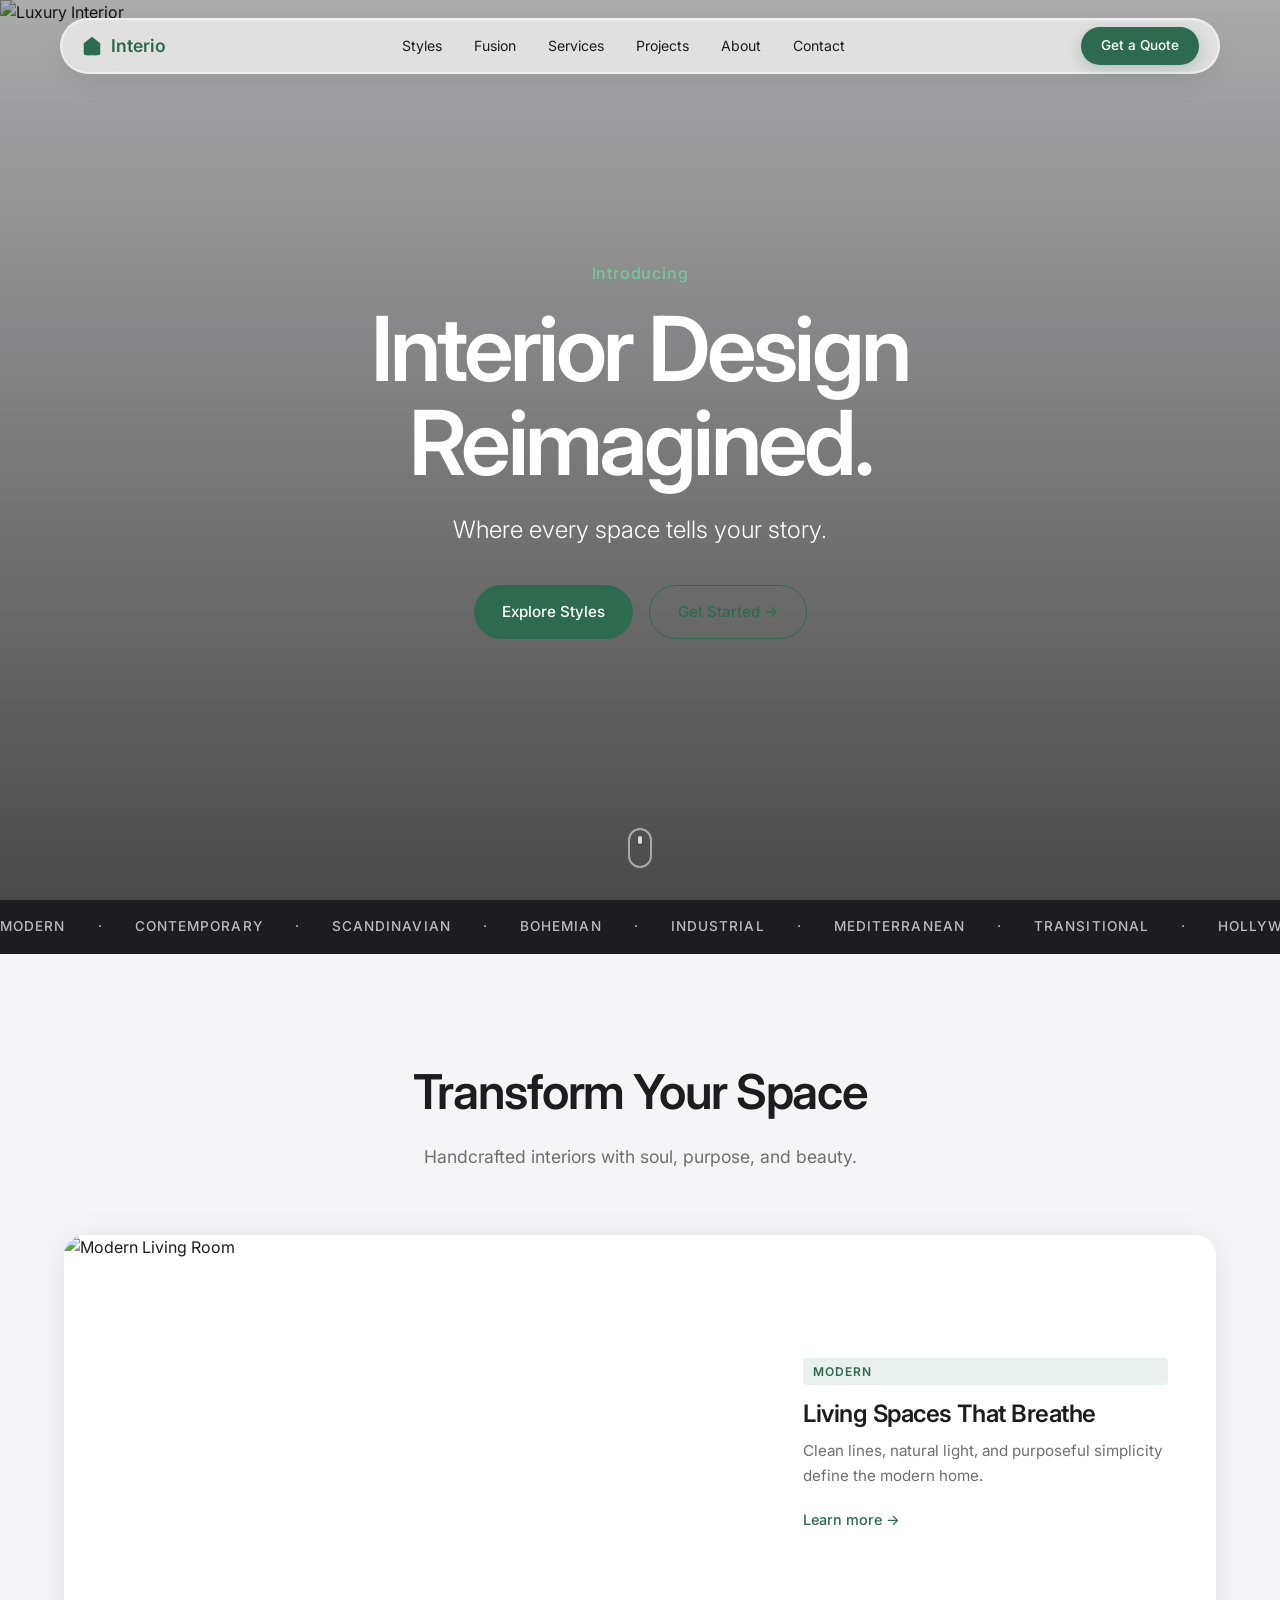
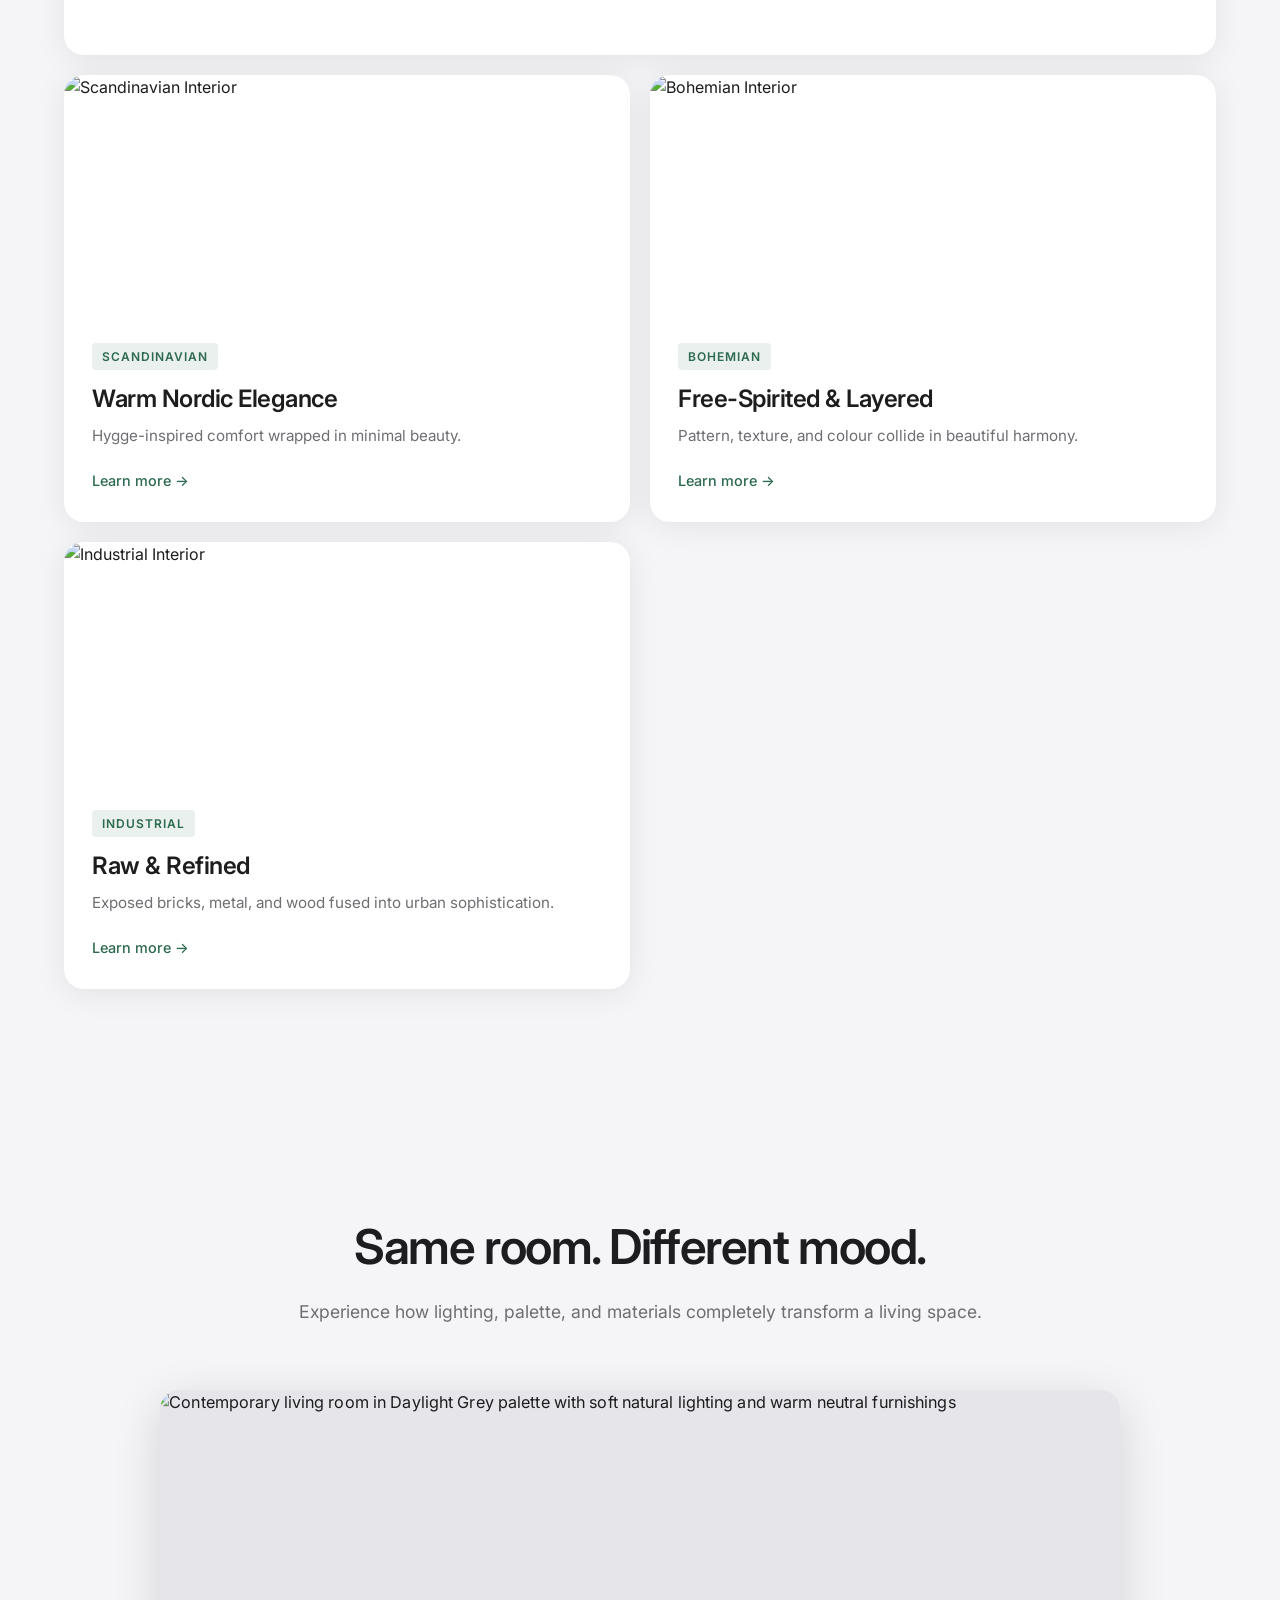
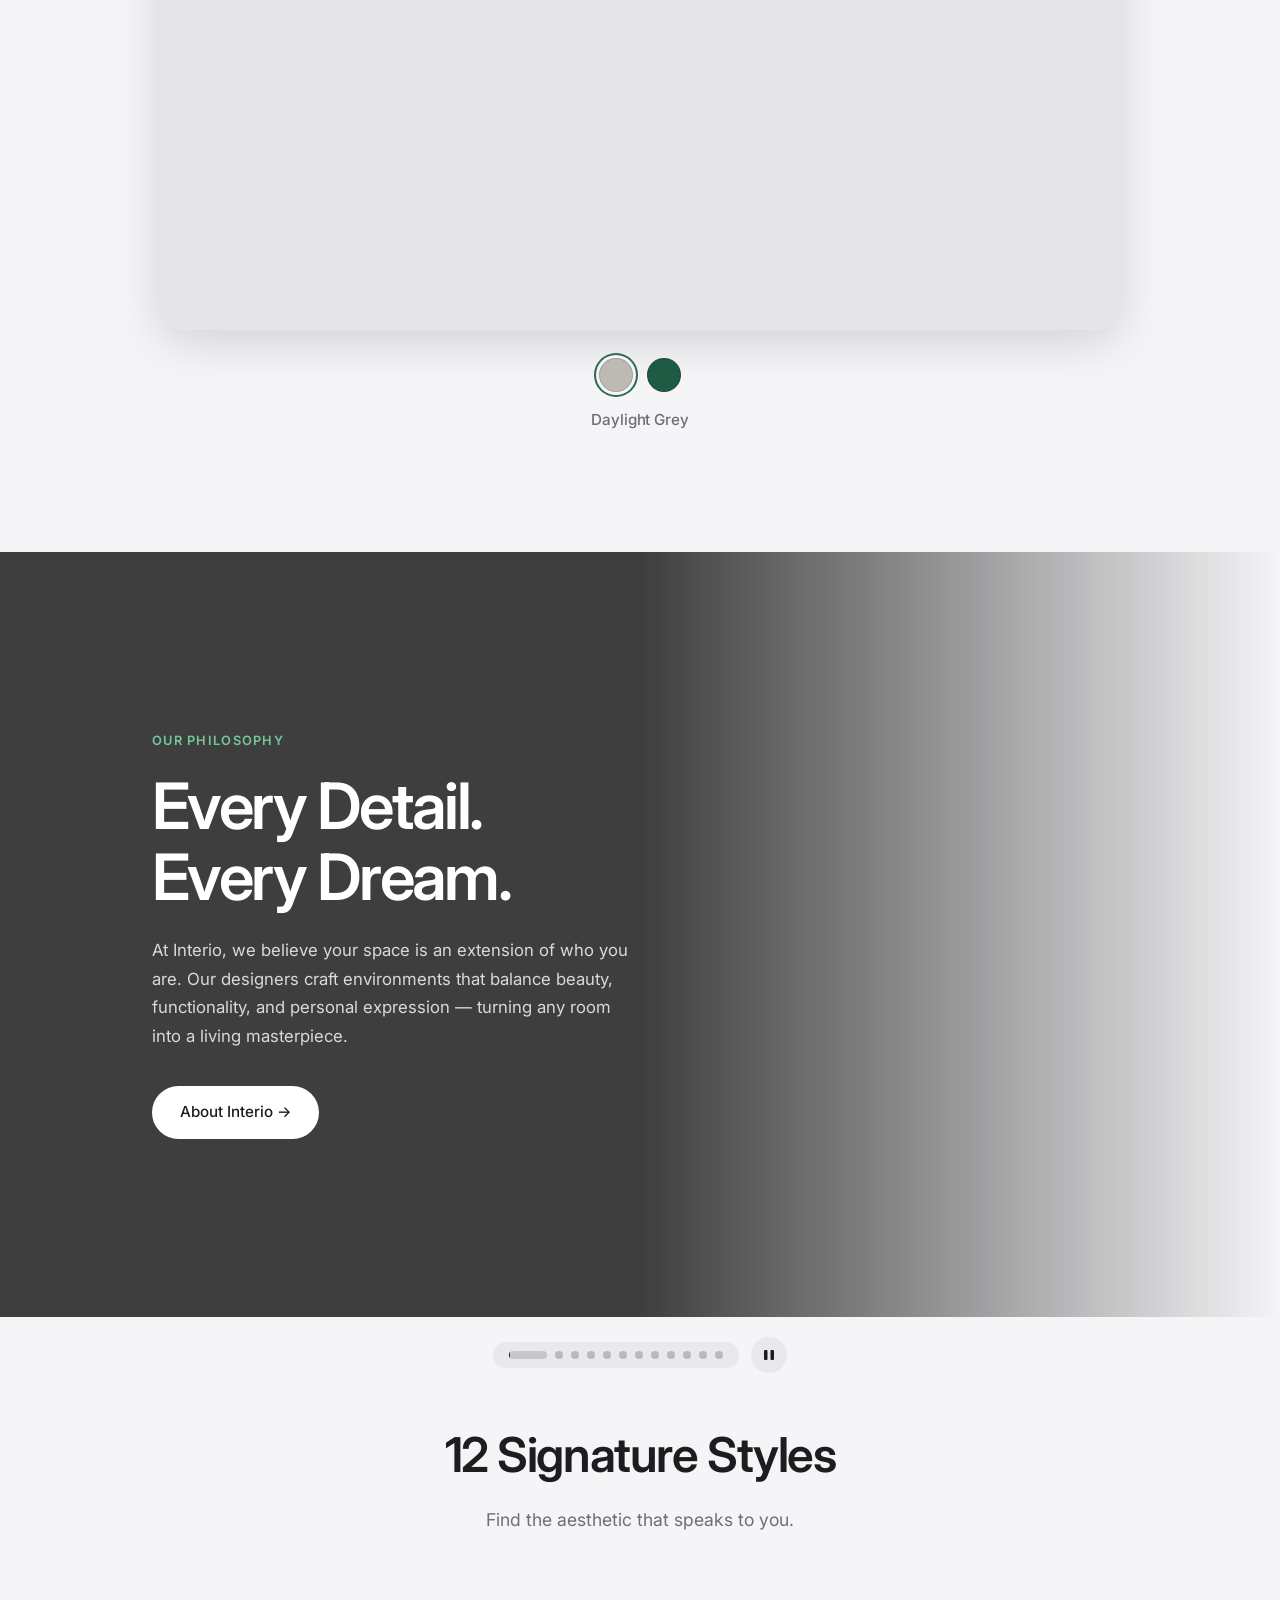
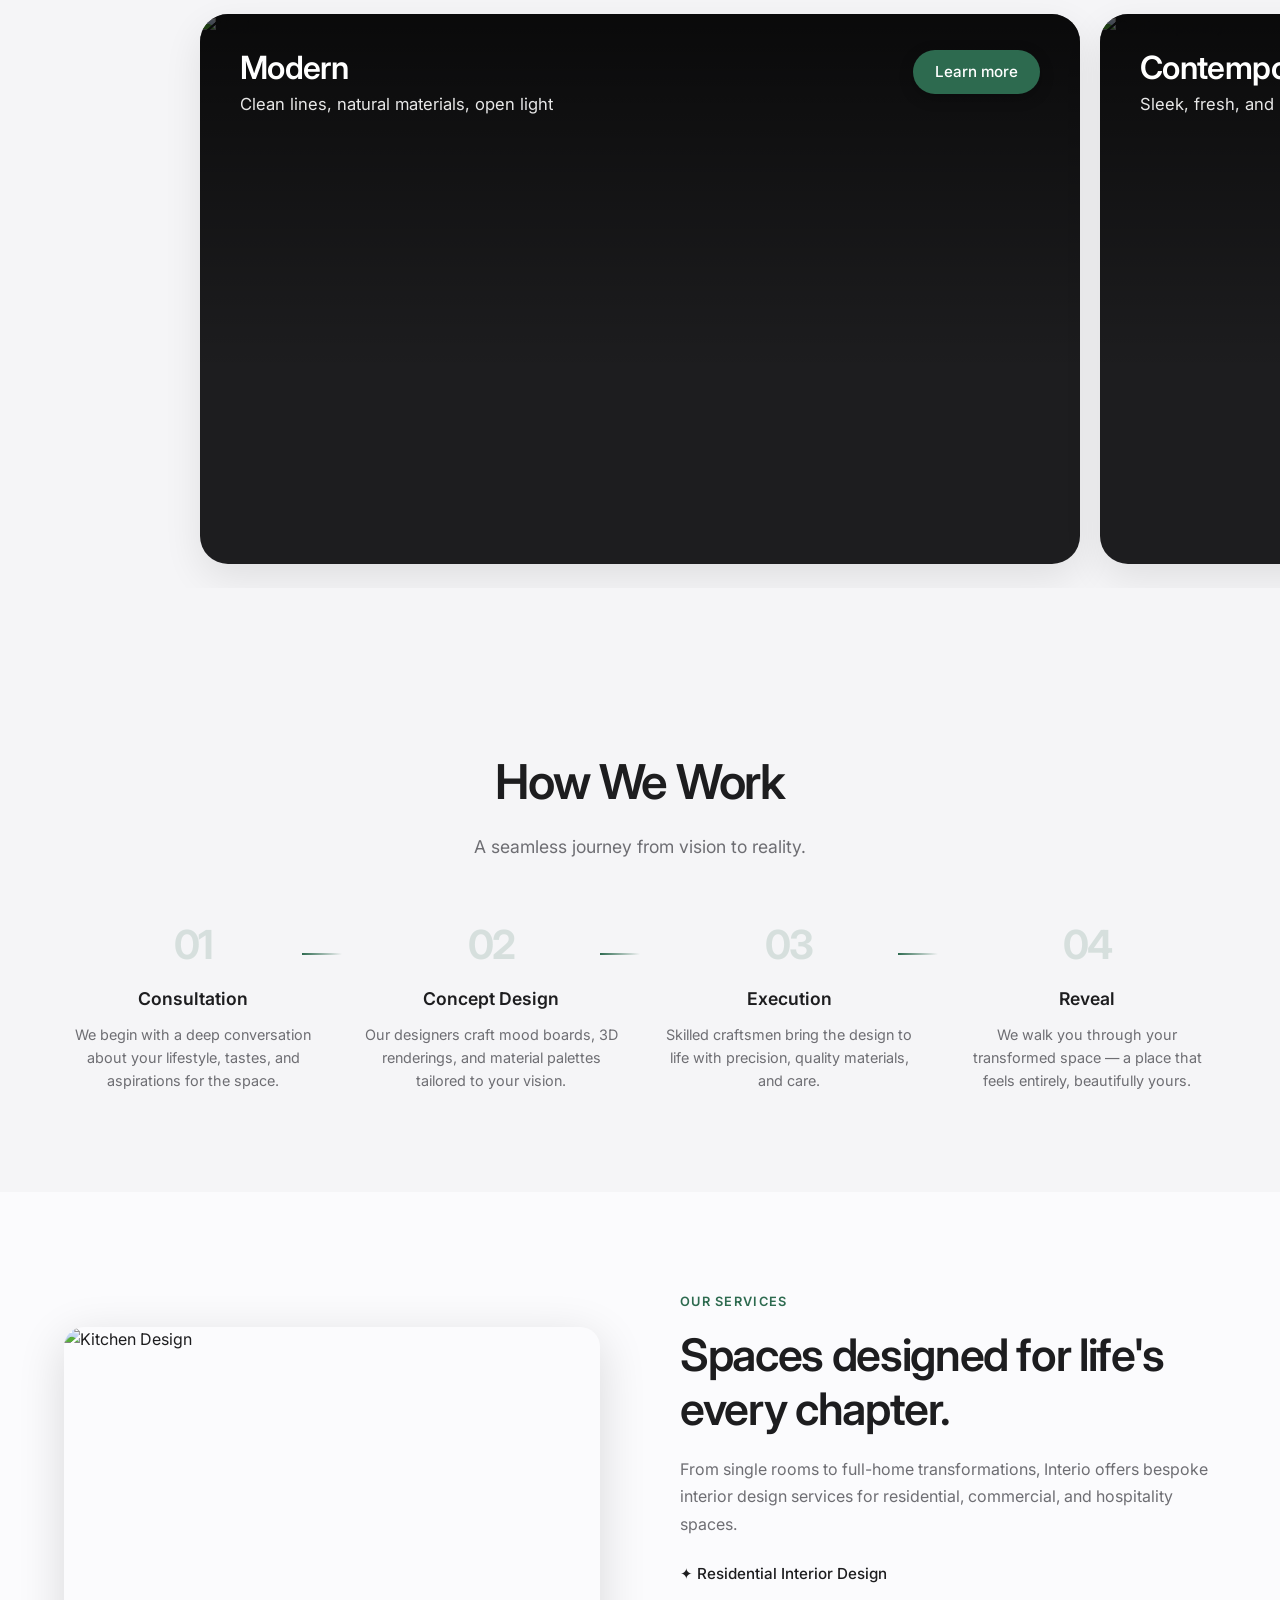
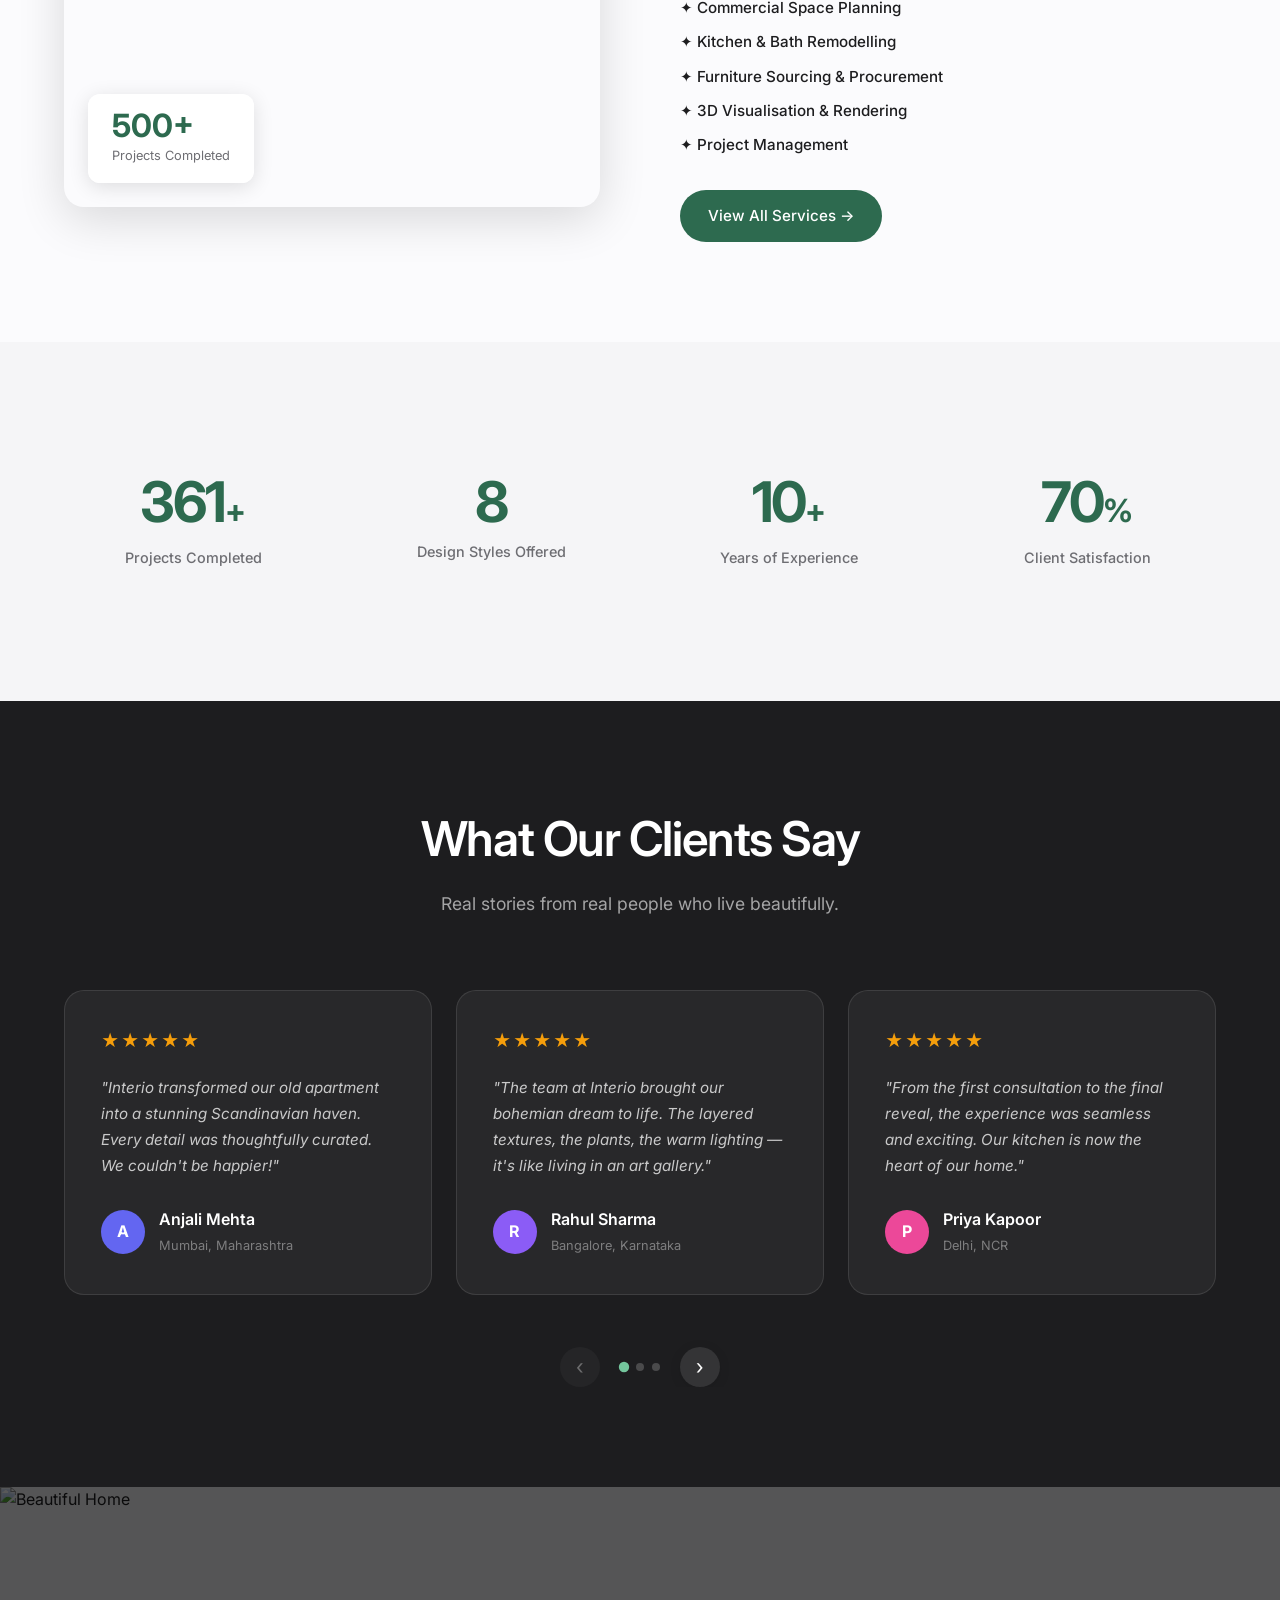
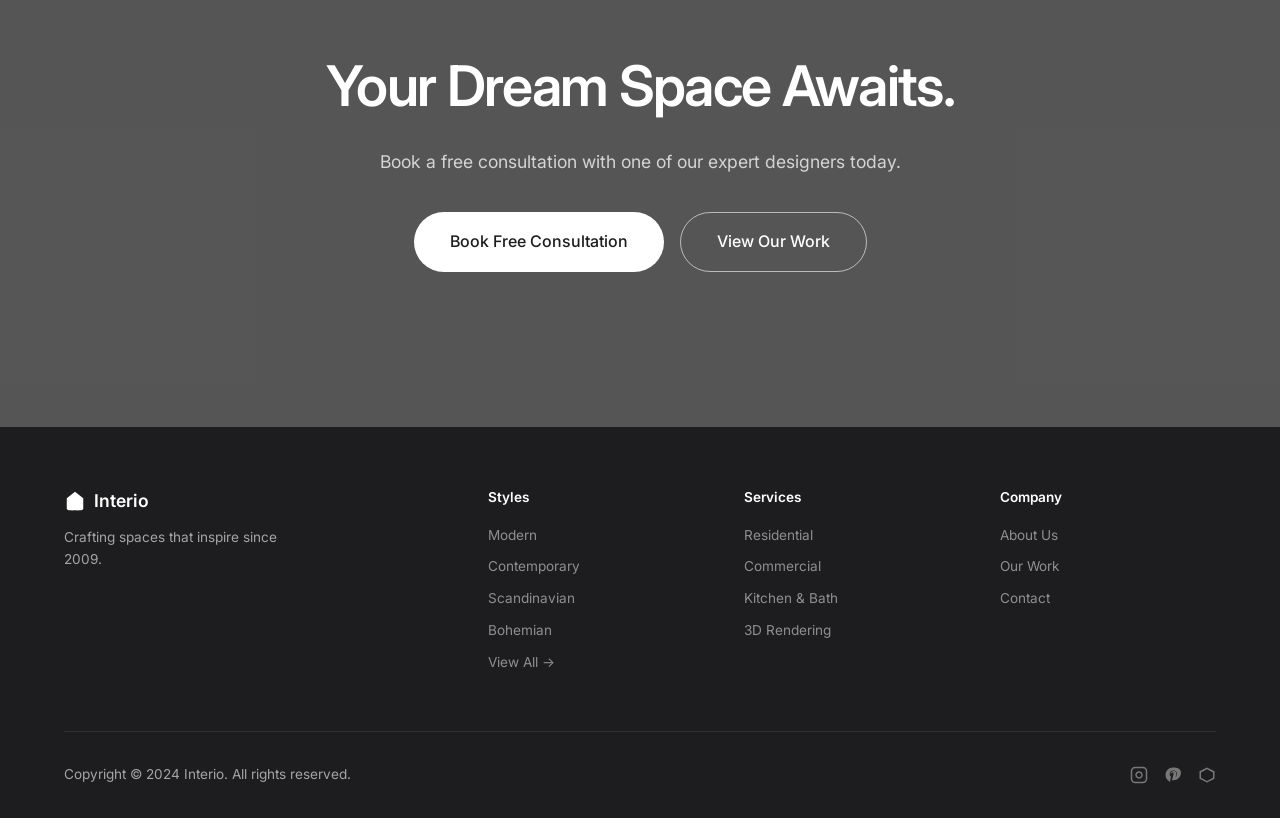
==== commit cbe499ae: "fixes new page" ====
--- a/index.html
+++ b/index.html
@@ -203,8 +203,7 @@
         <p>Find the aesthetic that speaks to you.</p>
       </div>
     </div>
-    <div class="carousel-wrap">
-      <div class="carousel" id="stylesCarousel">
+    <div class="carousel" id="stylesCarousel">
         <div class="carousel__track" id="stylesTrack">
 
           <div class="style-slide">
@@ -353,20 +352,21 @@
 
         </div>
       </div>
-      <div class="carousel__controls">
-        <div class="carousel__pill" role="tablist" aria-label="Styles carousel navigation" id="stylesDotsPill"></div>
-        <button class="carousel__play-btn" id="stylesPlayPause" aria-label="Pause autoplay" title="Pause">
-          <svg class="icon-pause" width="14" height="14" viewBox="0 0 14 14" fill="currentColor">
-            <rect x="2" y="2" width="3.5" height="10" rx="1"/>
-            <rect x="8.5" y="2" width="3.5" height="10" rx="1"/>
-          </svg>
-          <svg class="icon-play" width="14" height="14" viewBox="0 0 14 14" fill="currentColor" style="display:none">
-            <polygon points="3,2 12,7 3,12"/>
-          </svg>
-        </button>
-      </div>
-    </div>
-  </section>
+      <div class="carousel__controls-wrapper">
+        <div class="carousel__controls">
+          <div class="carousel__pill" role="tablist" aria-label="Styles carousel navigation" id="stylesDotsPill"></div>
+          <button class="carousel__play-btn" id="stylesPlayPause" aria-label="Pause autoplay" title="Pause">
+            <svg class="icon-pause" width="14" height="14" viewBox="0 0 14 14" fill="currentColor">
+              <rect x="2" y="2" width="3.5" height="10" rx="1"/>
+              <rect x="8.5" y="2" width="3.5" height="10" rx="1"/>
+            </svg>
+            <svg class="icon-play" width="14" height="14" viewBox="0 0 14 14" fill="currentColor" style="display:none">
+              <polygon points="3,2 12,7 3,12"/>
+            </svg>
+          </button>
+        </div>
+      </div>
+    </section>
 
   <!-- ===== SPLIT FEATURE – PROCESS ===== -->
   <section class="process section-padding">
--- a/css/main.css
+++ b/css/main.css
@@ -492,8 +492,16 @@
 }
 
 /* ---- STYLES CAROUSEL -------------------------------------- */
-.styles-section { padding-bottom: 100px; }
+.styles-section {
+  --slide-w: min(880px, 78vw, calc((100svh - 160px) * 1.6));
+  overflow-x: clip;
+  padding-bottom: 100px;
+}
 .styles-section .section-header { padding: 0 24px; }
+.styles-section .carousel {
+  overflow: visible;
+  width: 100%;
+}
 .carousel-wrap {
   position: relative;
   overflow: hidden;
@@ -501,15 +509,11 @@
 }
 .carousel { overflow: hidden; width: 100%; }
 .carousel__track {
-  --carousel-pl: max(24px, calc((100vw - 1200px) / 2 + 24px));
-  --carousel-slide-w: min(1000px, 85vw);
   display: flex;
   gap: 20px;
   padding-top: 16px;
   padding-bottom: 24px;
-  padding-left: var(--carousel-pl);
-  padding-right: max(var(--carousel-pl), calc(100vw - var(--carousel-slide-w) - var(--carousel-pl)));
-  scroll-padding-left: var(--carousel-pl);
+  padding-inline: calc((100% - var(--slide-w)) / 2);
   overflow-x: auto;
   overflow-y: hidden;
   scroll-snap-type: x mandatory;
@@ -531,11 +535,12 @@
 /* Apple-style full-bleed slide */
 .style-slide {
   position: relative;
-  flex: 0 0 min(1000px, 85vw);
+  flex: 0 0 var(--slide-w);
+  width: var(--slide-w);
   aspect-ratio: 16 / 10;
   border-radius: 28px;
   overflow: hidden;
-  scroll-snap-align: start;
+  scroll-snap-align: center;
   box-shadow: 0 14px 38px rgba(0, 0, 0, 0.09);
   background: #1d1d1f;
   flex-shrink: 0;
@@ -618,12 +623,21 @@
 }
 
 /* Apple Pill Navigation & Play/Pause Controls */
+.carousel__controls-wrapper {
+  position: sticky;
+  bottom: 24px;
+  z-index: 5;
+  margin-top: -80px;
+  display: flex;
+  justify-content: center;
+  pointer-events: none;
+}
 .carousel__controls {
   display: flex;
   align-items: center;
   justify-content: center;
   gap: 12px;
-  margin-top: 28px;
+  pointer-events: auto;
 }
 .carousel__pill {
   display: inline-flex;
@@ -1652,17 +1666,18 @@
 }
 
 @media (max-width: 639px) {
+  .styles-section {
+    --slide-w: 86vw;
+  }
   .carousel__track {
-    --carousel-pl: 20px;
-    --carousel-slide-w: 85vw;
-    padding-left: 20px;
-    padding-right: max(20px, calc(100vw - 85vw - 20px));
-    scroll-padding-left: 20px;
     gap: 16px;
+    padding-inline: calc((100% - var(--slide-w)) / 2);
   }
   .style-slide {
-    flex: 0 0 85vw;
+    flex: 0 0 var(--slide-w);
+    width: var(--slide-w);
     border-radius: 20px;
+    scroll-snap-align: center;
   }
   .style-slide__header {
     padding: 20px 18px;
@@ -1683,8 +1698,13 @@
     padding: 7px 14px;
     font-size: 0.82rem;
   }
+  .carousel__controls-wrapper {
+    position: sticky;
+    bottom: 24px;
+    z-index: 5;
+    margin-top: -80px;
+  }
   .carousel__controls {
-    margin-top: 20px;
     gap: 8px;
   }
   .carousel__pill {
